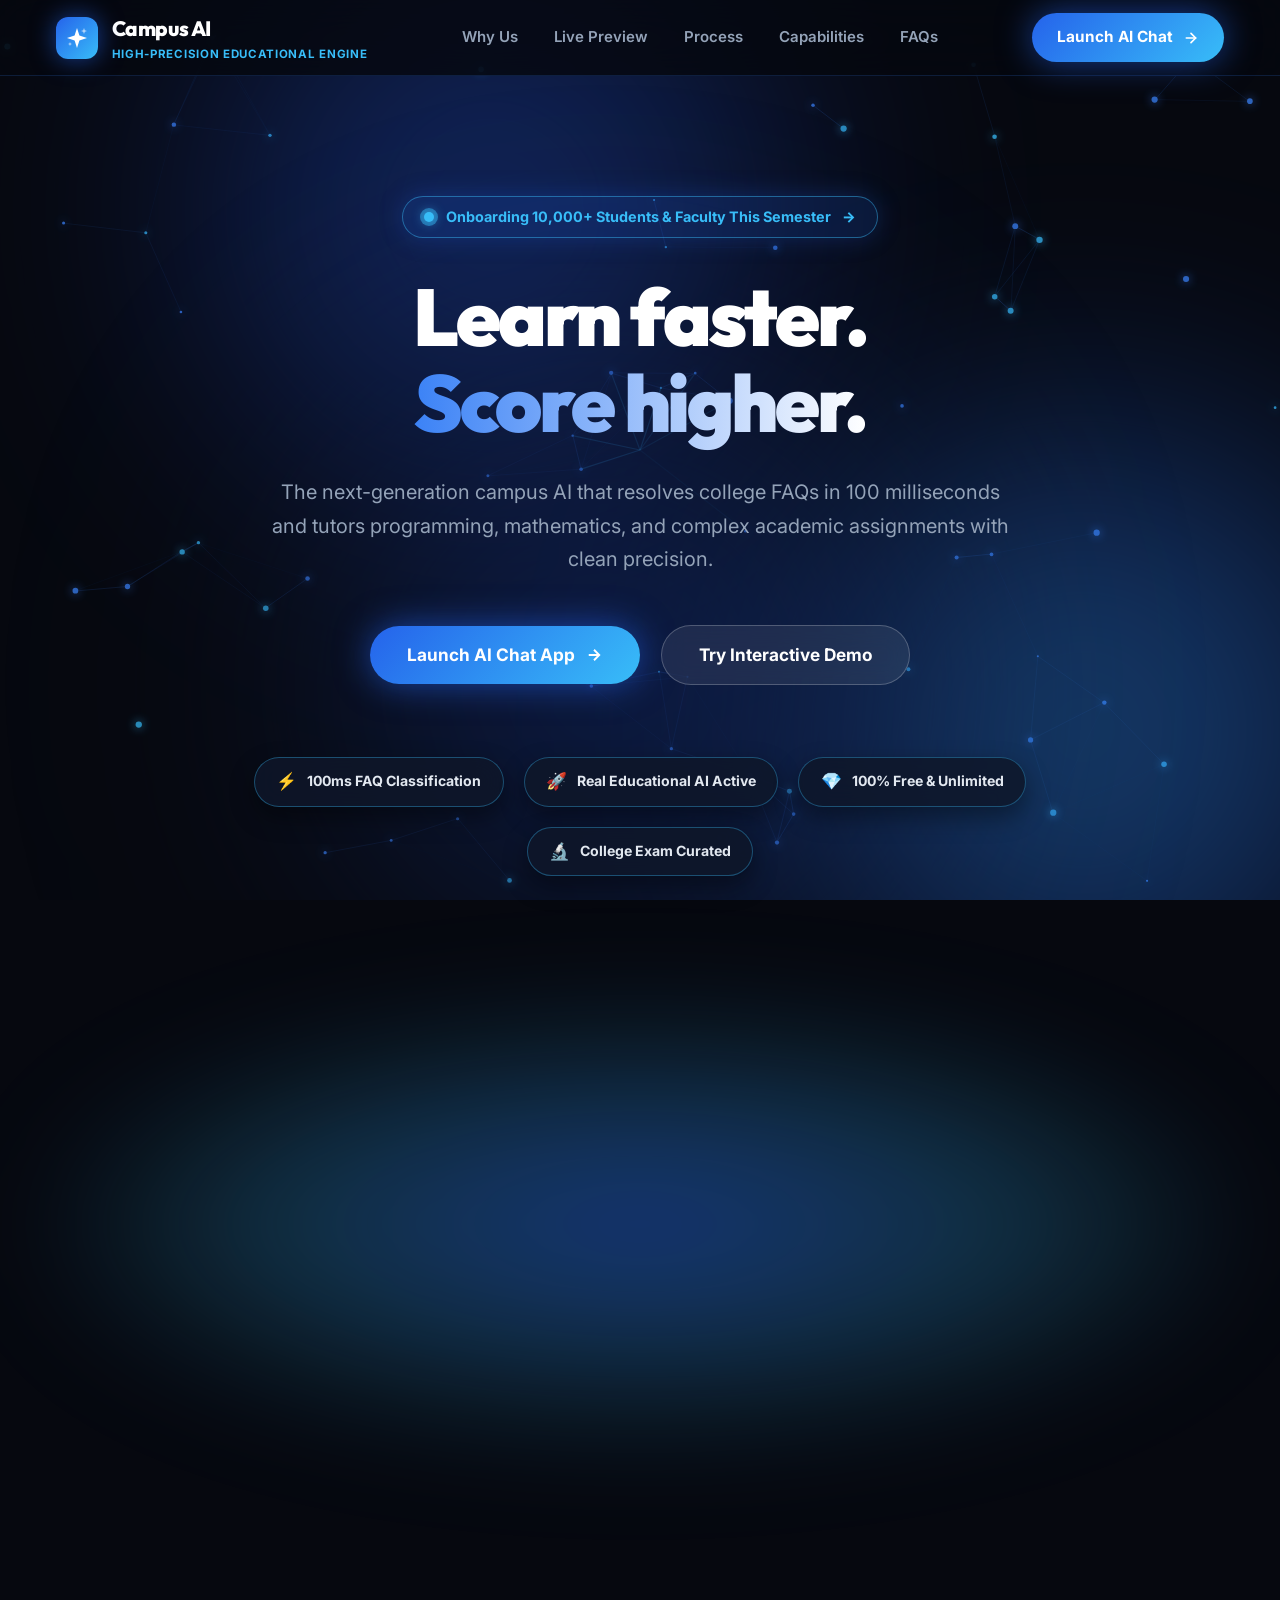
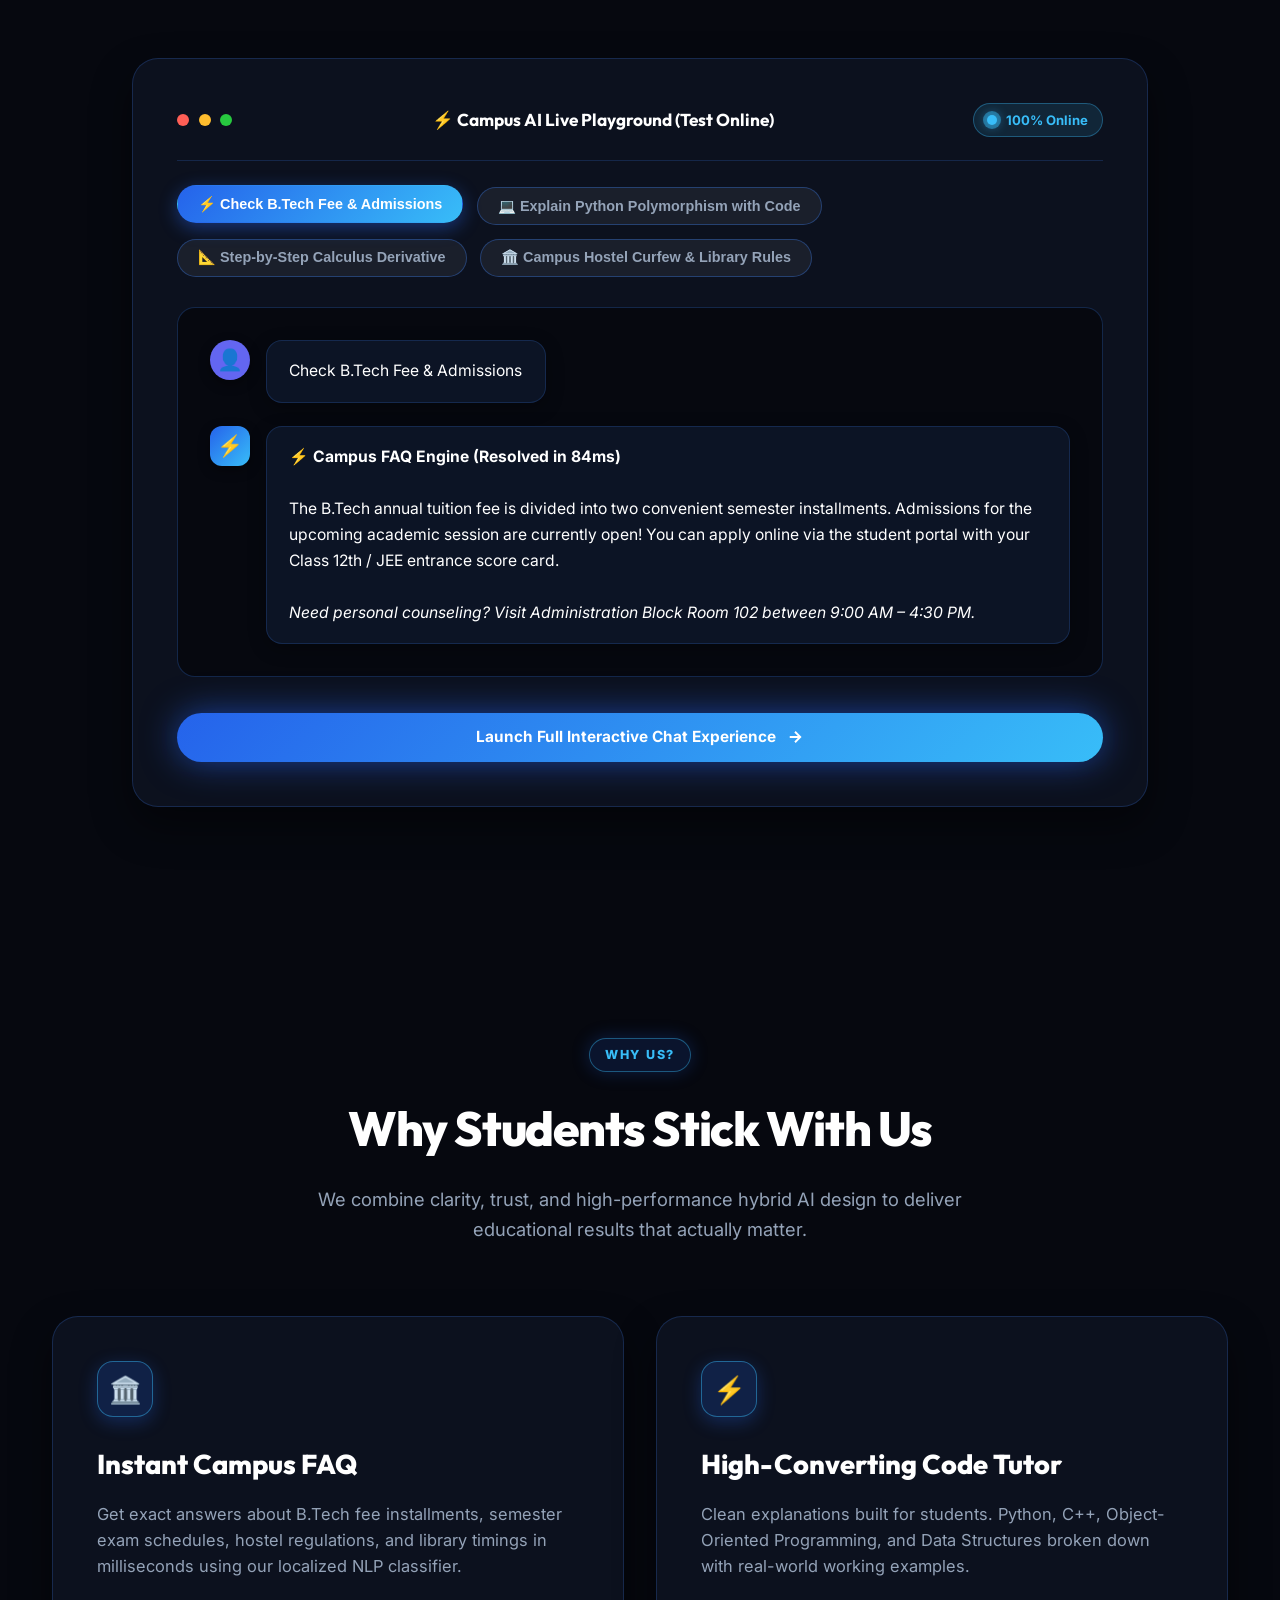
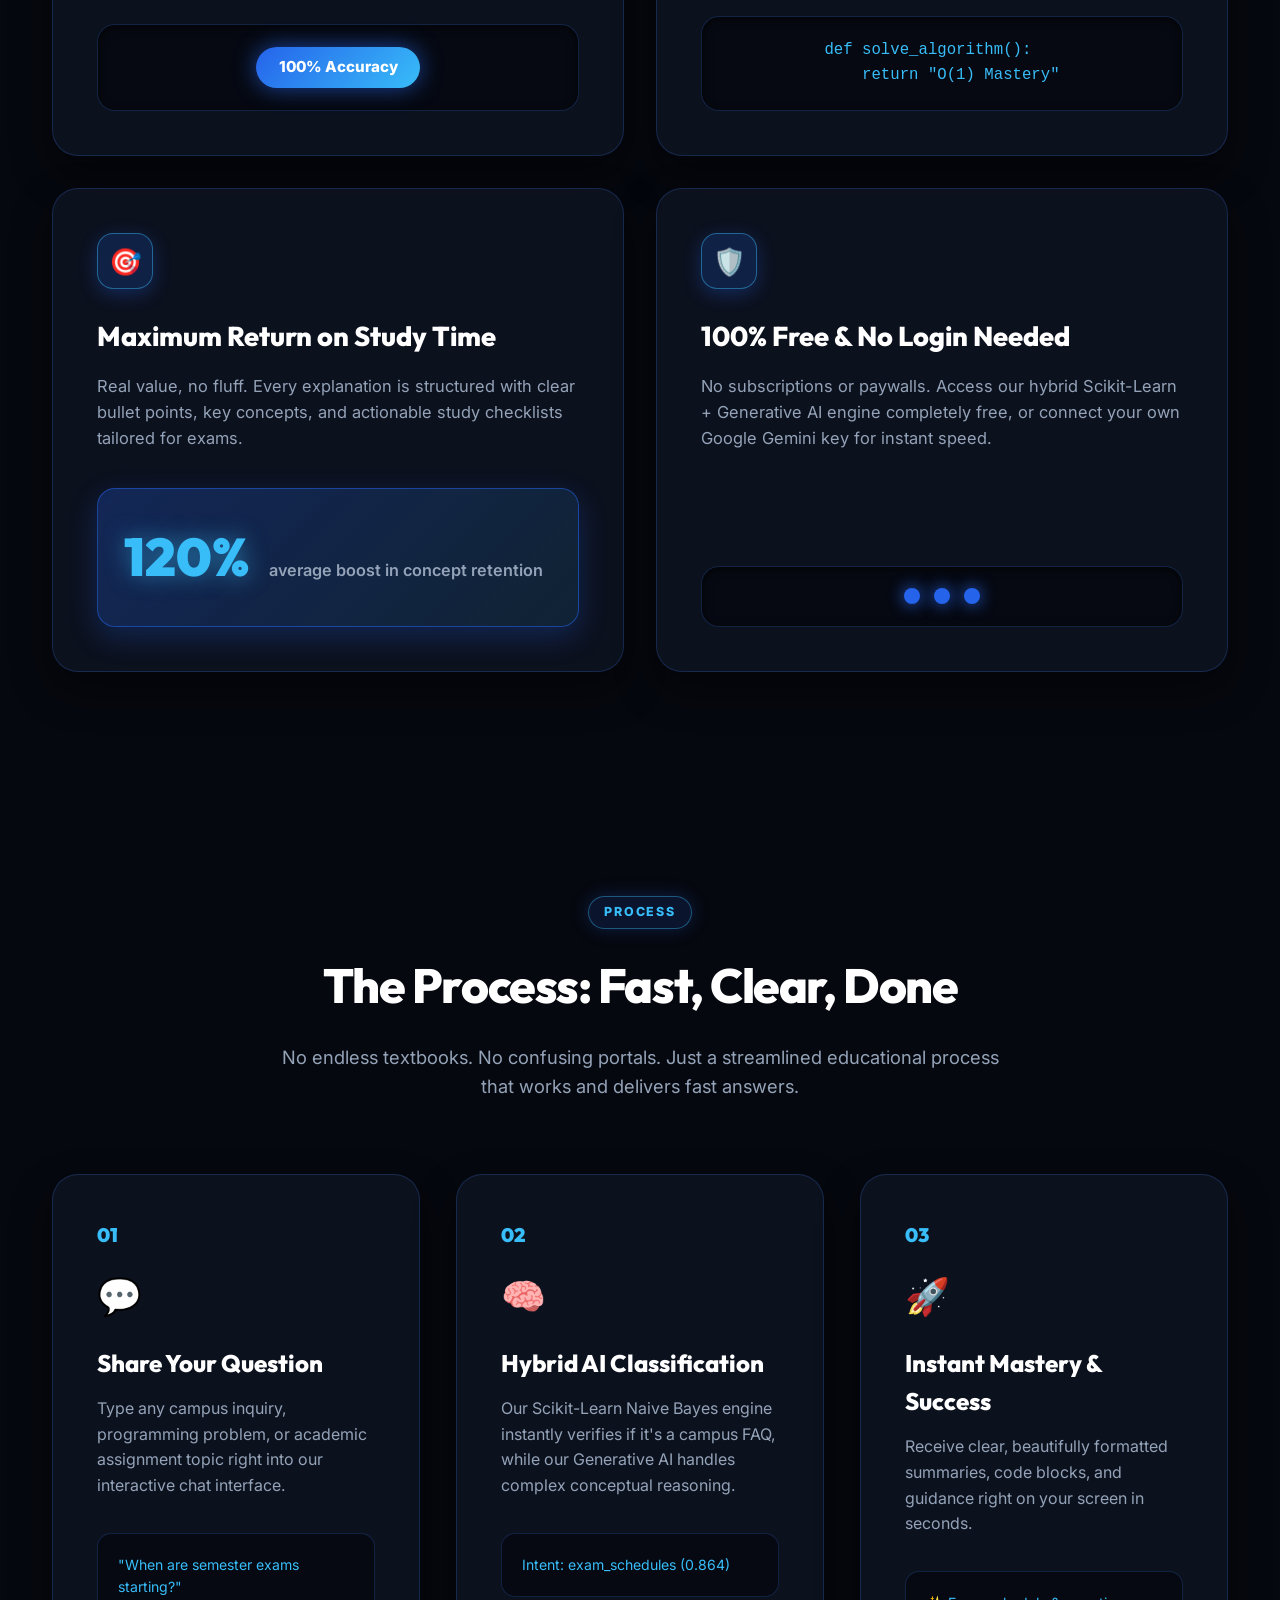
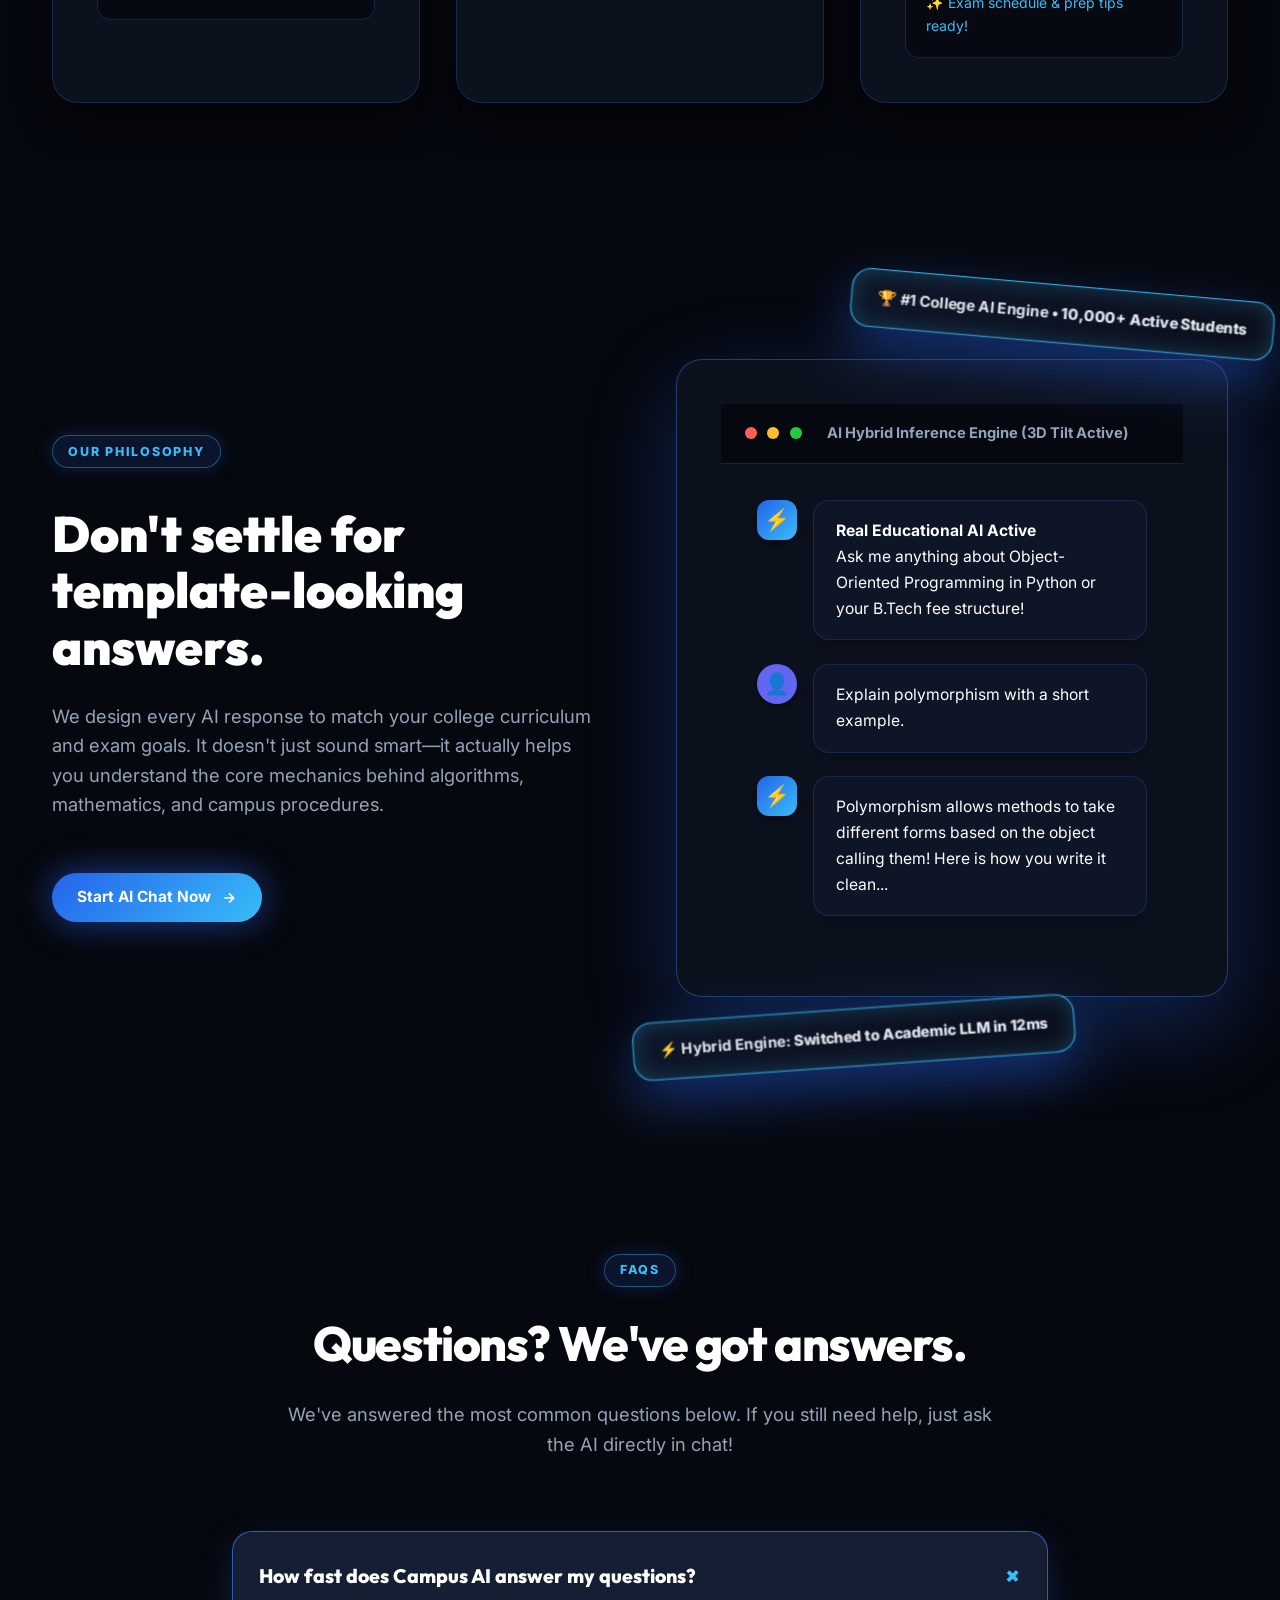
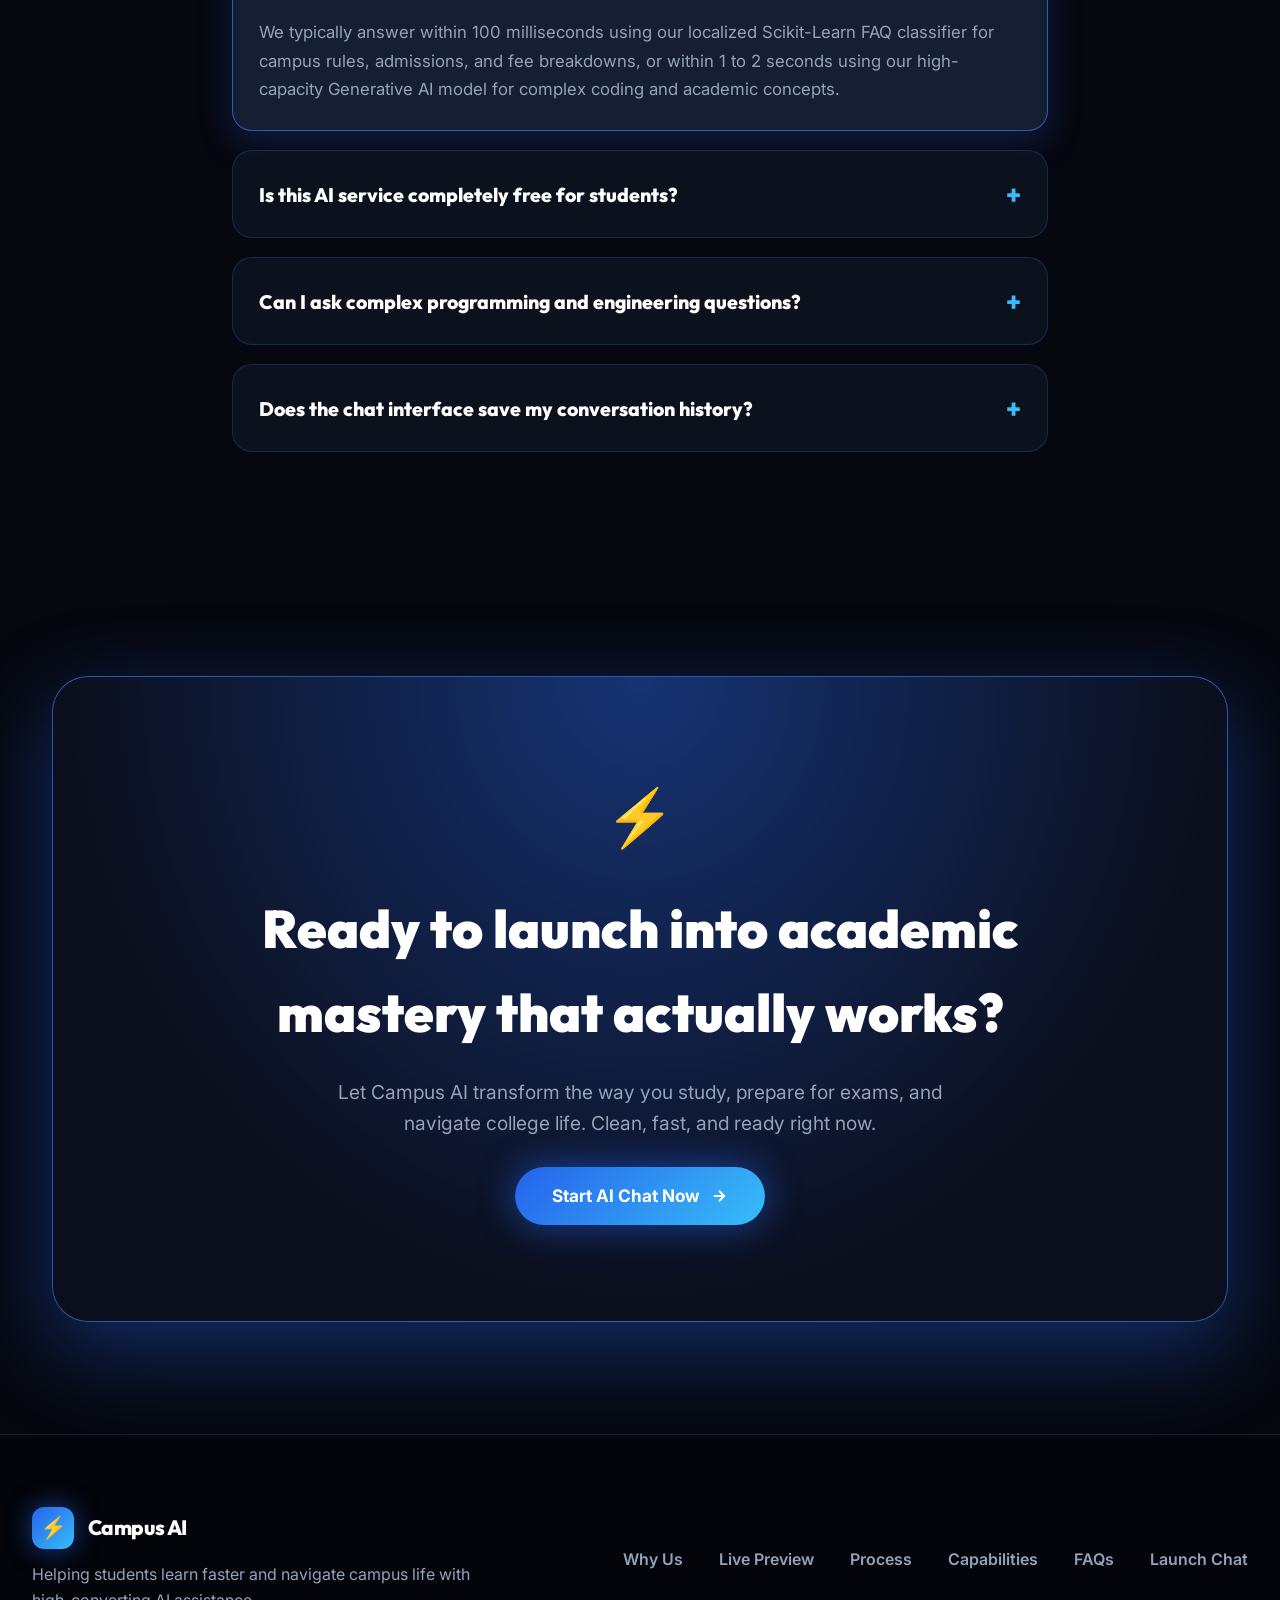
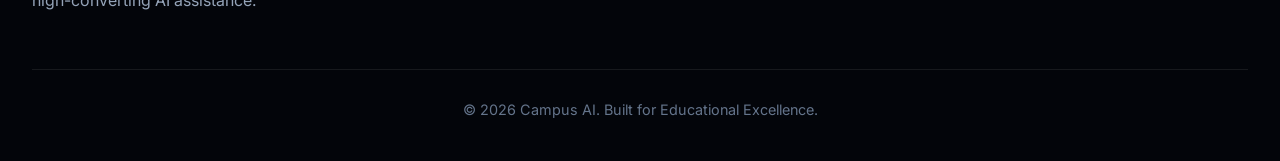
==== templates/index.html @ 933e6807 "feat: Campus AI Student Chatbot v12.0 - Multi-Device Responsive & Hybrid NLP Engine" ====
<!DOCTYPE html>
<html lang="en">
<head>
    <meta charset="UTF-8">
    <meta name="viewport" content="width=device-width, initial-scale=1.0">
    <title>Campus AI – Clean & Aesthetic Educational Assistant</title>
    <!-- Google Fonts: Outfit and Inter -->
    <link rel="preconnect" href="https://fonts.googleapis.com">
    <link rel="preconnect" href="https://fonts.gstatic.com" crossorigin>
    <link href="https://fonts.googleapis.com/css2?family=Inter:wght@300;400;500;600;700&family=Outfit:wght@400;500;600;700;800;900&display=swap" rel="stylesheet">
    <!-- Cache-Busted Landing Page CSS v12.0 (Multi-Device Responsive Optimization) -->
    <link rel="stylesheet" href="/static/css/landing.css?v=12.0">
</head>
<body>
    <!-- 1. Interactive 3D Neural Network Canvas Background -->
    <canvas id="neural-canvas"></canvas>

    <!-- 2. 3D Moving Background Glow Orbs -->
    <div class="bg-orbs-container">
        <div class="bg-orb orb-1"></div>
        <div class="bg-orb orb-2"></div>
        <div class="bg-orb orb-3"></div>
    </div>

    <!-- Top Navigation Bar -->
    <nav class="landing-nav glass-nav">
        <div class="nav-container">
            <a href="/" class="brand-logo">
                <div class="logo-icon-glow">
                    <svg viewBox="0 0 24 24" width="24" height="24" fill="currentColor"><path d="M12 2L14.4 9.6L22 12L14.4 14.4L12 22L9.6 14.4L2 12L9.6 9.6L12 2Z"/><path d="M19 2L19.8 4.2L22 5L19.8 5.8L19 8L18.2 5.8L16 5L18.2 4.2L19 2Z" opacity="0.65"/><path d="M5 16L5.6 17.4L7 18L5.6 18.6L5 20L4.4 18.6L3 18L4.4 17.4L5 16Z" opacity="0.65"/></svg>
                </div>
                <div class="brand-text">
                    <span class="brand-name">Campus AI</span>
                    <span class="brand-tag">High-Precision Educational Engine</span>
                </div>
            </a>

            <div class="nav-links">
                <a href="#why-us">Why Us</a>
                <a href="#interactive-demo">Live Preview</a>
                <a href="#how-it-works">Process</a>
                <a href="#features">Capabilities</a>
                <a href="#faqs">FAQs</a>
            </div>

            <div class="nav-actions">
                <a href="/app" class="btn btn-primary nav-cta glow-btn">
                    <span>Launch AI Chat</span>
                    <svg viewBox="0 0 24 24" width="16" height="16" fill="none" stroke="currentColor" stroke-width="2.5" stroke-linecap="round" stroke-linejoin="round"><line x1="5" y1="12" x2="19" y2="12"></line><polyline points="12 5 19 12 12 19"></polyline></svg>
                </a>
            </div>
        </div>
    </nav>

    <!-- Main Content -->
    <main class="landing-main">
        <!-- Hero Section -->
        <section class="landing-hero">
            <div class="hero-content">
                <div class="hero-badge">
                    <span class="live-pulse"></span>
                    <span class="badge-text">Onboarding 10,000+ Students & Faculty This Semester</span>
                    <span style="color: #38BDF8; font-weight:800;">→</span>
                </div>

                <h1 class="hero-title">
                    Learn faster.<br>
                    <span class="gradient-text">Score higher.</span>
                </h1>

                <p class="hero-subtitle">
                    The next-generation campus AI that resolves college FAQs in 100 milliseconds and tutors programming, mathematics, and complex academic assignments with clean precision.
                </p>

                <div class="hero-cta-group">
                    <a href="/app" class="btn btn-primary btn-lg glow-btn">
                        <span>Launch AI Chat App</span>
                        <svg viewBox="0 0 24 24" width="18" height="18" fill="none" stroke="currentColor" stroke-width="2.5"><line x1="5" y1="12" x2="19" y2="12"></line><polyline points="12 5 19 12 12 19"></polyline></svg>
                    </a>
                    <a href="#interactive-demo" class="btn btn-secondary btn-lg">
                        <span>Try Interactive Demo</span>
                    </a>
                </div>

                <!-- Clean & Aesthetic Hologram Feature Pill Bar -->
                <div class="clean-badge-bar reveal-card">
                    <div class="hologram-pill" title="Powered by localized Scikit-Learn NLP">
                        <span>⚡</span> 100ms FAQ Classification
                    </div>
                    <div class="hologram-pill" title="Switches automatically to Generative AI for coding & math">
                        <span>🚀</span> Real Educational AI Active
                    </div>
                    <div class="hologram-pill" title="No paywalls or hidden subscriptions ever">
                        <span>💎</span> 100% Free & Unlimited
                    </div>
                    <div class="hologram-pill" title="Built specifically for University curricula">
                        <span>🔬</span> College Exam Curated
                    </div>
                </div>

                <!-- Trusted By Bar -->
                <div class="trusted-by reveal-card">
                    <span class="trusted-text">Trusted by 10,000+ Students across top Universities & Technical Institutes</span>
                    <div class="trusted-logos">
                        <span class="logo-item">🎓 TECH CAMPUS</span>
                        <span class="logo-item">⚡ VELOCITY ACADEMY</span>
                        <span class="logo-item">💻 PROMPT SCHOLAR</span>
                        <span class="logo-item">🔬 EDUMIST</span>
                    </div>
                </div>
            </div>

            <!-- Hero Glowing Horizon -->
            <div class="hero-glow-horizon"></div>
        </section>

        <!-- Interactive AI Live Playground -->
        <section class="interactive-demo-section" id="interactive-demo">
            <div class="section-header reveal-card">
                <span class="section-pill">INTERACTIVE PLAYGROUND</span>
                <h2>Test The AI Engine Right Here</h2>
                <p>Click any prompt below to watch our hybrid Scikit-Learn + Generative AI engine answer in real time before you launch the full app.</p>
            </div>

            <div class="playground-card tilt-card reveal-card">
                <div class="playground-header">
                    <div class="window-buttons">
                        <span class="dot red"></span>
                        <span class="dot yellow"></span>
                        <span class="dot green"></span>
                    </div>
                    <span class="playground-title">⚡ Campus AI Live Playground (Test Online)</span>
                    <span class="playground-status"><span class="live-pulse" style="display:inline-block; margin-right:6px;"></span> 100% Online</span>
                </div>

                <!-- Prompt Chips -->
                <div class="prompt-chips">
                    <button class="chip-btn active" data-prompt="admissions">⚡ Check B.Tech Fee & Admissions</button>
                    <button class="chip-btn" data-prompt="python">💻 Explain Python Polymorphism with Code</button>
                    <button class="chip-btn" data-prompt="calculus">📐 Step-by-Step Calculus Derivative</button>
                    <button class="chip-btn" data-prompt="hostel">🏛️ Campus Hostel Curfew & Library Rules</button>
                </div>

                <div class="playground-body" id="playground-output">
                    <div class="mock-message user">
                        <div class="mock-avatar">👤</div>
                        <div class="mock-text" id="live-user-query">Check B.Tech Fee & Admissions</div>
                    </div>
                    <div class="mock-message bot">
                        <div class="mock-avatar">⚡</div>
                        <div class="mock-text" id="live-bot-reply">
                            <strong>⚡ Campus FAQ Engine (Resolved in 84ms)</strong><br><br>
                            The B.Tech annual tuition fee is divided into two convenient semester installments. Admissions for the upcoming academic session are currently open! You can apply online via the student portal with your Class 12th / JEE entrance score card.<br><br>
                            <em>Need personal counseling? Visit Administration Block Room 102 between 9:00 AM – 4:30 PM.</em>
                        </div>
                    </div>
                </div>

                <div class="playground-footer">
                    <a href="/app" class="btn btn-primary glow-btn" style="width: 100%; justify-content: center;">
                        <span>Launch Full Interactive Chat Experience</span>
                        <svg viewBox="0 0 24 24" width="18" height="18" fill="none" stroke="currentColor" stroke-width="2.5"><line x1="5" y1="12" x2="19" y2="12"></line><polyline points="12 5 19 12 12 19"></polyline></svg>
                    </a>
                </div>
            </div>
        </section>

        <!-- Why Us Section (3D Tilt Bento Grid) -->
        <section class="why-section" id="why-us">
            <div class="section-header reveal-card">
                <span class="section-pill">WHY US?</span>
                <h2>Why Students Stick With Us</h2>
                <p>We combine clarity, trust, and high-performance hybrid AI design to deliver educational results that actually matter.</p>
            </div>

            <div class="bento-grid">
                <!-- Card 1 -->
                <div class="tilt-card reveal-card">
                    <div class="card-icon-wrapper">
                        <span class="card-icon">🏛️</span>
                    </div>
                    <h3>Instant Campus FAQ</h3>
                    <p>Get exact answers about B.Tech fee installments, semester exam schedules, hostel regulations, and library timings in milliseconds using our localized NLP classifier.</p>
                    <div class="bento-visual visual-faq">
                        <div class="mock-badge">100% Accuracy</div>
                    </div>
                </div>

                <!-- Card 2 -->
                <div class="tilt-card reveal-card">
                    <div class="card-icon-wrapper">
                        <span class="card-icon">⚡</span>
                    </div>
                    <h3>High-Converting Code Tutor</h3>
                    <p>Clean explanations built for students. Python, C++, Object-Oriented Programming, and Data Structures broken down with real-world working examples.</p>
                    <div class="bento-visual visual-code">
                        <code>def solve_algorithm():<br>&nbsp;&nbsp;&nbsp;&nbsp;return "O(1) Mastery"</code>
                    </div>
                </div>

                <!-- Card 3 -->
                <div class="tilt-card reveal-card">
                    <div class="card-icon-wrapper">
                        <span class="card-icon">🎯</span>
                    </div>
                    <h3>Maximum Return on Study Time</h3>
                    <p>Real value, no fluff. Every explanation is structured with clear bullet points, key concepts, and actionable study checklists tailored for exams.</p>
                    <div class="bento-stat">
                        <span class="stat-num" data-target="120%">120%</span>
                        <span class="stat-label">average boost in concept retention</span>
                    </div>
                </div>

                <!-- Card 4 -->
                <div class="tilt-card reveal-card">
                    <div class="card-icon-wrapper">
                        <span class="card-icon">🛡️</span>
                    </div>
                    <h3>100% Free & No Login Needed</h3>
                    <p>No subscriptions or paywalls. Access our hybrid Scikit-Learn + Generative AI engine completely free, or connect your own Google Gemini key for instant speed.</p>
                    <div class="bento-visual visual-steps">
                        <div class="step-dot"></div>
                        <div class="step-dot"></div>
                        <div class="step-dot"></div>
                    </div>
                </div>
            </div>
        </section>

        <!-- Process Section -->
        <section class="process-section" id="how-it-works">
            <div class="section-header reveal-card">
                <span class="section-pill">PROCESS</span>
                <h2>The Process: Fast, Clear, Done</h2>
                <p>No endless textbooks. No confusing portals. Just a streamlined educational process that works and delivers fast answers.</p>
            </div>

            <div class="process-grid">
                <div class="process-card reveal-card">
                    <div class="process-num">01</div>
                    <div class="process-icon">💬</div>
                    <h3>Share Your Question</h3>
                    <p>Type any campus inquiry, programming problem, or academic assignment topic right into our interactive chat interface.</p>
                    <div class="process-visual">
                        <div class="mock-input">"When are semester exams starting?"</div>
                    </div>
                </div>

                <div class="process-card reveal-card">
                    <div class="process-num">02</div>
                    <div class="process-icon">🧠</div>
                    <h3>Hybrid AI Classification</h3>
                    <p>Our Scikit-Learn Naive Bayes engine instantly verifies if it's a campus FAQ, while our Generative AI handles complex conceptual reasoning.</p>
                    <div class="process-visual">
                        <div class="mock-tag">Intent: exam_schedules (0.864)</div>
                    </div>
                </div>

                <div class="process-card reveal-card">
                    <div class="process-num">03</div>
                    <div class="process-icon">🚀</div>
                    <h3>Instant Mastery & Success</h3>
                    <p>Receive clear, beautifully formatted summaries, code blocks, and guidance right on your screen in seconds.</p>
                    <div class="process-visual">
                        <div class="mock-result">✨ Exam schedule & prep tips ready!</div>
                    </div>
                </div>
            </div>
        </section>

        <!-- Deep Philosophy & 3D Tilt Mockup Section -->
        <section class="philosophy-section" id="features">
            <div class="philosophy-container">
                <div class="philosophy-left reveal-card">
                    <span class="section-pill">OUR PHILOSOPHY</span>
                    <h2>Don't settle for template-looking answers.</h2>
                    <p>We design every AI response to match your college curriculum and exam goals. It doesn't just sound smart—it actually helps you understand the core mechanics behind algorithms, mathematics, and campus procedures.</p>
                    <a href="/app" class="btn btn-primary glow-btn" style="align-self: flex-start; margin-top: 1rem;">
                        <span>Start AI Chat Now</span>
                        <svg viewBox="0 0 24 24" width="16" height="16" fill="none" stroke="currentColor" stroke-width="2.5"><line x1="5" y1="12" x2="19" y2="12"></line><polyline points="12 5 19 12 12 19"></polyline></svg>
                    </a>
                </div>

                <div class="philosophy-right reveal-card">
                    <div class="mockup-wrapper-3d">
                        <div class="mockup-panel tilt-card">
                            <div class="mockup-header">
                                <span class="dot red"></span>
                                <span class="dot yellow"></span>
                                <span class="dot green"></span>
                                <span class="mockup-title">AI Hybrid Inference Engine (3D Tilt Active)</span>
                            </div>
                            <div class="mockup-body">
                                <div class="mock-message bot">
                                    <div class="mock-avatar">⚡</div>
                                    <div class="mock-text">
                                        <strong>Real Educational AI Active</strong><br>
                                        Ask me anything about Object-Oriented Programming in Python or your B.Tech fee structure!
                                    </div>
                                </div>
                                <div class="mock-message user">
                                    <div class="mock-avatar">👤</div>
                                    <div class="mock-text">Explain polymorphism with a short example.</div>
                                </div>
                                <div class="mock-message bot">
                                    <div class="mock-avatar">⚡</div>
                                    <div class="mock-text">
                                        Polymorphism allows methods to take different forms based on the object calling them! Here is how you write it clean...
                                    </div>
                                </div>
                            </div>
                        </div>

                        <!-- Clean Overlapping Feature Cards -->
                        <div class="mockup-overlap-card mockup-overlap-1">
                            ⚡ <strong>Hybrid Engine:</strong> Switched to Academic LLM in 12ms
                        </div>
                        <div class="mockup-overlap-card mockup-overlap-2">
                            🏆 <strong>#1 College AI Engine</strong> • 10,000+ Active Students
                        </div>
                    </div>
                </div>
            </div>
        </section>

        <!-- FAQ Accordion Section -->
        <section class="faq-section" id="faqs">
            <div class="section-header reveal-card">
                <span class="section-pill">FAQS</span>
                <h2>Questions? We've got answers.</h2>
                <p>We've answered the most common questions below. If you still need help, just ask the AI directly in chat!</p>
            </div>

            <div class="faq-accordion reveal-card">
                <div class="faq-item">
                    <button class="faq-question">
                        <span>How fast does Campus AI answer my questions?</span>
                        <span class="faq-toggle">+</span>
                    </button>
                    <div class="faq-answer">
                        <p>We typically answer within 100 milliseconds using our localized Scikit-Learn FAQ classifier for campus rules, admissions, and fee breakdowns, or within 1 to 2 seconds using our high-capacity Generative AI model for complex coding and academic concepts.</p>
                    </div>
                </div>

                <div class="faq-item">
                    <button class="faq-question">
                        <span>Is this AI service completely free for students?</span>
                        <span class="faq-toggle">+</span>
                    </button>
                    <div class="faq-answer">
                        <p>Yes! Campus AI is 100% free with unlimited queries. We also provide a built-in Google Gemini API key integration inside the chat sidebar—allowing you to paste your own free API key for ultra-high rate limits and instant capacity.</p>
                    </div>
                </div>

                <div class="faq-item">
                    <button class="faq-question">
                        <span>Can I ask complex programming and engineering questions?</span>
                        <span class="faq-toggle">+</span>
                    </button>
                    <div class="faq-answer">
                        <p>Absolutely. When you ask outside basic campus FAQs, the system automatically transitions to Real Educational AI mode. It can write Python scripts, explain data structures, solve calculus equations, and break down assignment topics.</p>
                    </div>
                </div>

                <div class="faq-item">
                    <button class="faq-question">
                        <span>Does the chat interface save my conversation history?</span>
                        <span class="faq-toggle">+</span>
                    </button>
                    <div class="faq-answer">
                        <p>Yes, your chat history is saved directly inside your browser's local storage so you can close the tab and return later right where you left off. You can clear your history anytime with a single click.</p>
                    </div>
                </div>
            </div>
        </section>

        <!-- Bottom CTA Banner -->
        <section class="cta-section">
            <div class="cta-banner reveal-card">
                <div class="cta-icon">⚡</div>
                <h2>Ready to launch into academic mastery that actually works?</h2>
                <p>Let Campus AI transform the way you study, prepare for exams, and navigate college life. Clean, fast, and ready right now.</p>
                <a href="/app" class="btn btn-primary btn-lg glow-btn" style="margin-top: 1.75rem;">
                    <span>Start AI Chat Now</span>
                    <svg viewBox="0 0 24 24" width="18" height="18" fill="none" stroke="currentColor" stroke-width="2.5"><line x1="5" y1="12" x2="19" y2="12"></line><polyline points="12 5 19 12 12 19"></polyline></svg>
                </a>
            </div>
        </section>
    </main>

    <!-- Footer -->
    <footer class="landing-footer">
        <div class="footer-container">
            <div class="footer-left">
                <div class="brand-logo">
                    <div class="logo-icon-glow">⚡</div>
                    <span class="brand-name">Campus AI</span>
                </div>
                <p>Helping students learn faster and navigate campus life with high-converting AI assistance.</p>
            </div>

            <div class="footer-links">
                <a href="#why-us">Why Us</a>
                <a href="#interactive-demo">Live Preview</a>
                <a href="#how-it-works">Process</a>
                <a href="#features">Capabilities</a>
                <a href="#faqs">FAQs</a>
                <a href="/app">Launch Chat</a>
            </div>
        </div>
        <div class="footer-bottom">
            <p>&copy; 2026 Campus AI. Built for Educational Excellence.</p>
        </div>
    </footer>

    <!-- Cache-Busted Landing Page Interactive JS v11.0 -->
    <script src="/static/js/landing.js?v=11.0"></script>
</body>
</html>
---- static/css/landing.css ----
/* ==========================================================================
   Campus AI - Ultra-Clean & Aesthetic Landing Page Stylesheet v11.0
   Palette: Deep Black (#06080F) + Electric Blue (#2563EB/#3B82F6) + Crisp White (#FFFFFF)
   Aesthetic: Linear / Vercel / OpenAI Sleek Glassmorphism & Clean Typography
   ========================================================================== */

:root {
    --bg-main: #06080F;
    --bg-surface: #0B0F1C;
    --bg-card: rgba(16, 22, 38, 0.7);
    --bg-card-hover: rgba(24, 34, 58, 0.88);
    --border-subtle: rgba(59, 130, 246, 0.22);
    --border-glow: rgba(59, 130, 246, 0.65);
    --accent-blue: #2563EB;
    --accent-cyan: #38BDF8;
    --accent-glow: rgba(37, 99, 235, 0.45);
    
    --text-main: #FFFFFF;
    --text-muted: #94A3B8;
    --text-subtle: #64748B;
    
    --font-heading: 'Outfit', sans-serif;
    --font-body: 'Inter', sans-serif;
}

* {
    margin: 0;
    padding: 0;
    box-sizing: border-box;
}

html {
    scroll-behavior: smooth;
    background-color: var(--bg-main);
}

body {
    font-family: var(--font-body);
    color: var(--text-main);
    background: var(--bg-main);
    overflow-x: hidden;
    line-height: 1.6;
    perspective: 1600px;
}

/* ================= 1. Interactive 3D Neural Canvas Background ================= */
#neural-canvas {
    position: fixed;
    top: 0;
    left: 0;
    width: 100vw;
    height: 100vh;
    z-index: 0;
    pointer-events: none;
    opacity: 0.75;
}

/* ================= 2. 3D Moving Background Glow Orbs ================= */
.bg-orbs-container {
    position: fixed;
    top: 0;
    left: 0;
    width: 100vw;
    height: 100vh;
    z-index: 0;
    pointer-events: none;
    overflow: hidden;
}

.bg-orb {
    position: absolute;
    border-radius: 50%;
    filter: blur(130px);
    opacity: 0.38;
    transition: transform 0.6s cubic-bezier(0.16, 1, 0.3, 1);
}

.orb-1 {
    width: 600px;
    height: 600px;
    background: radial-gradient(circle, #2563EB 0%, #1E40AF 60%, transparent 100%);
    top: -10%;
    left: 15%;
    animation: floatOrb1 18s ease-in-out infinite alternate;
}

.orb-2 {
    width: 650px;
    height: 650px;
    background: radial-gradient(circle, #38BDF8 0%, #2563EB 50%, transparent 100%);
    top: 45%;
    right: -10%;
    animation: floatOrb2 22s ease-in-out infinite alternate;
}

.orb-3 {
    width: 700px;
    height: 700px;
    background: radial-gradient(circle, #1D4ED8 0%, #0F172A 60%, transparent 100%);
    bottom: -15%;
    left: 20%;
    animation: floatOrb3 20s ease-in-out infinite alternate;
}

@keyframes floatOrb1 {
    0% { transform: translate3d(0, 0, 0) scale(1); }
    50% { transform: translate3d(80px, 60px, 0) scale(1.15); }
    100% { transform: translate3d(-50px, 120px, 0) scale(0.92); }
}

@keyframes floatOrb2 {
    0% { transform: translate3d(0, 0, 0) scale(1); }
    50% { transform: translate3d(-100px, -80px, 0) scale(1.1); }
    100% { transform: translate3d(-30px, 90px, 0) scale(0.9); }
}

@keyframes floatOrb3 {
    0% { transform: translate3d(0, 0, 0) scale(1); }
    50% { transform: translate3d(90px, -70px, 0) scale(1.2); }
    100% { transform: translate3d(-70px, -30px, 0) scale(1); }
}

/* ================= Top Navigation Bar ================= */
.landing-nav {
    position: fixed;
    top: 0;
    left: 0;
    right: 0;
    height: 76px;
    z-index: 1000;
    background: rgba(6, 8, 15, 0.82);
    backdrop-filter: blur(24px);
    -webkit-backdrop-filter: blur(24px);
    border-bottom: 1px solid rgba(59, 130, 246, 0.18);
    transition: all 0.3s ease;
}

.nav-container {
    max-width: 1240px;
    height: 100%;
    margin: 0 auto;
    padding: 0 2.25rem;
    display: flex;
    align-items: center;
    justify-content: space-between;
}

.brand-logo {
    display: flex;
    align-items: center;
    gap: 0.85rem;
    text-decoration: none;
    color: var(--text-main);
    transform: translateZ(0);
    transition: transform 0.3s cubic-bezier(0.16, 1, 0.3, 1);
}

.brand-logo:hover {
    transform: scale3d(1.03, 1.03, 1.03);
}

.logo-icon-glow {
    width: 42px;
    height: 42px;
    background: linear-gradient(135deg, var(--accent-blue), var(--accent-cyan));
    border-radius: 12px;
    display: flex;
    align-items: center;
    justify-content: center;
    color: white;
    box-shadow: 0 0 25px rgba(37, 99, 235, 0.6);
    font-size: 1.35rem;
    position: relative;
    overflow: hidden;
}

.logo-icon-glow::after {
    content: '';
    position: absolute;
    top: -50%;
    left: -50%;
    width: 200%;
    height: 200%;
    background: linear-gradient(to right, transparent, rgba(255,255,255,0.4), transparent);
    transform: rotate(45deg) translate(-100%, -100%);
    animation: sweepLight 4s infinite;
}

.brand-text {
    display: flex;
    flex-direction: column;
}

.brand-name {
    font-family: var(--font-heading);
    font-size: 1.3rem;
    font-weight: 800;
    letter-spacing: -0.02em;
}

.brand-tag {
    font-size: 0.72rem;
    color: var(--accent-cyan);
    letter-spacing: 0.06em;
    text-transform: uppercase;
    font-weight: 700;
}

.nav-links {
    display: flex;
    gap: 2.25rem;
    align-items: center;
}

.nav-links a {
    color: var(--text-muted);
    text-decoration: none;
    font-size: 0.94rem;
    font-weight: 600;
    transition: all 0.25s ease;
    position: relative;
}

.nav-links a::after {
    content: '';
    position: absolute;
    bottom: -6px;
    left: 0;
    width: 0;
    height: 2px;
    background: var(--accent-cyan);
    transition: width 0.3s ease;
    border-radius: 2px;
    box-shadow: 0 0 8px var(--accent-cyan);
}

.nav-links a:hover {
    color: var(--text-main);
}

.nav-links a:hover::after {
    width: 100%;
}

.nav-actions {
    display: flex;
    align-items: center;
    gap: 1rem;
}

/* ================= 3D Animated Buttons & CTAs ================= */
.btn {
    display: inline-flex;
    align-items: center;
    gap: 0.65rem;
    padding: 0.75rem 1.55rem;
    border-radius: 999px;
    font-weight: 700;
    font-size: 0.96rem;
    text-decoration: none;
    cursor: pointer;
    transition: all 0.35s cubic-bezier(0.16, 1, 0.3, 1);
    border: none;
    position: relative;
    overflow: hidden;
    transform-style: preserve-3d;
}

.btn-primary {
    background: linear-gradient(135deg, var(--accent-blue), var(--accent-cyan));
    color: white;
    box-shadow: 0 6px 25px rgba(37, 99, 235, 0.45);
}

.btn-primary::after {
    content: '';
    position: absolute;
    top: 0;
    left: -100%;
    width: 100%;
    height: 100%;
    background: linear-gradient(90deg, transparent, rgba(255,255,255,0.4), transparent);
    transition: 0.5s;
    animation: sweepLight 3s infinite;
}

@keyframes sweepLight {
    0% { left: -100%; }
    20% { left: 100%; }
    100% { left: 100%; }
}

.btn-primary:hover {
    transform: translateY(-3px) scale3d(1.04, 1.04, 1.04);
    box-shadow: 0 10px 32px rgba(37, 99, 235, 0.7);
}

.btn-primary:active {
    transform: translateY(-1px) scale3d(0.98, 0.98, 0.98);
}

.glow-btn {
    box-shadow: 0 0 35px rgba(37, 99, 235, 0.6);
}

.btn-secondary {
    background: rgba(255, 255, 255, 0.08);
    color: var(--text-main);
    border: 1px solid rgba(255, 255, 255, 0.22);
    backdrop-filter: blur(12px);
}

.btn-secondary:hover {
    background: rgba(255, 255, 255, 0.16);
    border-color: var(--accent-cyan);
    transform: translateY(-3px) scale3d(1.03, 1.03, 1.03);
    box-shadow: 0 8px 25px rgba(255, 255, 255, 0.12);
}

.btn-lg {
    padding: 0.95rem 2.3rem;
    font-size: 1.08rem;
}

/* ================= Hero Section ================= */
.landing-main {
    padding-top: 76px;
    position: relative;
    z-index: 1;
}

.landing-hero {
    position: relative;
    padding: 7.5rem 2rem 6.5rem;
    text-align: center;
    max-width: 1240px;
    margin: 0 auto;
}

.hero-content {
    position: relative;
    z-index: 5;
    max-width: 880px;
    margin: 0 auto;
}

.hero-badge {
    display: inline-flex;
    align-items: center;
    gap: 0.7rem;
    padding: 0.52rem 1.35rem;
    background: rgba(37, 99, 235, 0.15);
    border: 1px solid rgba(56, 189, 248, 0.45);
    border-radius: 999px;
    font-size: 0.9rem;
    font-weight: 700;
    color: var(--accent-cyan);
    margin-bottom: 2.25rem;
    box-shadow: 0 0 25px rgba(37, 99, 235, 0.25);
    transition: all 0.3s ease;
    cursor: default;
}

.hero-badge:hover {
    transform: scale3d(1.04, 1.04, 1.04);
    border-color: #60A5FA;
    box-shadow: 0 0 35px rgba(37, 99, 235, 0.45);
}

.live-pulse {
    width: 10px;
    height: 10px;
    border-radius: 50%;
    background: #38BDF8;
    box-shadow: 0 0 12px #38BDF8;
    position: relative;
}

.live-pulse::after {
    content: '';
    position: absolute;
    top: -4px;
    left: -4px;
    width: 18px;
    height: 18px;
    border-radius: 50%;
    background: rgba(56, 189, 248, 0.45);
    animation: pulseRing 1.8s cubic-bezier(0.215, 0.61, 0.355, 1) infinite;
}

@keyframes pulseRing {
    0% { transform: scale(0.8); opacity: 1; }
    100% { transform: scale(2.4); opacity: 0; }
}

.hero-title {
    font-family: var(--font-heading);
    font-size: 5rem;
    font-weight: 900;
    line-height: 1.08;
    letter-spacing: -0.04em;
    margin-bottom: 1.85rem;
    position: relative;
}

.gradient-text {
    background: linear-gradient(270deg, #38BDF8, #60A5FA, #FFFFFF, #3B82F6);
    background-size: 300% 300%;
    -webkit-background-clip: text;
    -webkit-text-fill-color: transparent;
    animation: shimmerText 5.5s ease infinite;
}

@keyframes shimmerText {
    0% { background-position: 0% 50%; }
    50% { background-position: 100% 50%; }
    100% { background-position: 0% 50%; }
}

.hero-subtitle {
    font-size: 1.25rem;
    color: var(--text-muted);
    max-width: 740px;
    margin: 0 auto 3rem;
    line-height: 1.68;
    font-weight: 400;
}

.hero-cta-group {
    display: flex;
    gap: 1.35rem;
    justify-content: center;
    align-items: center;
    margin-bottom: 4.5rem;
}

/* ================= CLEAN & AESTHETIC HOLOGRAPHIC BADGE BAR ================= */
.clean-badge-bar {
    display: flex;
    flex-wrap: wrap;
    justify-content: center;
    gap: 1.25rem;
    margin-bottom: 5.5rem;
    position: relative;
    z-index: 10;
}

.hologram-pill {
    background: rgba(15, 23, 42, 0.85);
    border: 1px solid rgba(56, 189, 248, 0.35);
    padding: 0.65rem 1.35rem;
    border-radius: 999px;
    font-size: 0.88rem;
    font-weight: 700;
    color: #E2E8F0;
    display: inline-flex;
    align-items: center;
    gap: 0.6rem;
    backdrop-filter: blur(16px);
    -webkit-backdrop-filter: blur(16px);
    box-shadow: 0 10px 25px rgba(0, 0, 0, 0.4);
    transition: all 0.3s cubic-bezier(0.16, 1, 0.3, 1);
    cursor: default;
}

.hologram-pill:hover {
    transform: translateY(-3px) scale(1.04);
    border-color: var(--accent-cyan);
    color: white;
    box-shadow: 0 14px 30px rgba(37, 99, 235, 0.4);
}

.hologram-pill span {
    font-size: 1.05rem;
}

/* Trusted By Section */
.trusted-by {
    border-top: 1px solid rgba(59, 130, 246, 0.18);
    padding-top: 3.5rem;
    display: flex;
    flex-direction: column;
    gap: 1.35rem;
    align-items: center;
    position: relative;
    z-index: 5;
}

.trusted-text {
    font-size: 0.88rem;
    text-transform: uppercase;
    letter-spacing: 0.12em;
    color: var(--text-subtle);
    font-weight: 700;
}

.trusted-logos {
    display: flex;
    gap: 3.5rem;
    flex-wrap: wrap;
    justify-content: center;
    opacity: 0.85;
}

.logo-item {
    font-family: var(--font-heading);
    font-weight: 800;
    font-size: 1.15rem;
    letter-spacing: 0.05em;
    color: var(--text-muted);
    transition: all 0.3s ease;
}

.logo-item:hover {
    color: var(--accent-cyan);
    transform: scale(1.08);
}

/* Hero Horizon Glow */
.hero-glow-horizon {
    position: absolute;
    bottom: -150px;
    left: 50%;
    transform: translateX(-50%);
    width: 1200px;
    height: 420px;
    background: radial-gradient(ellipse at center, rgba(37, 99, 235, 0.5) 0%, rgba(56, 189, 248, 0.22) 45%, transparent 75%);
    filter: blur(60px);
    z-index: 1;
    pointer-events: none;
    border-radius: 50%;
    animation: pulseHorizon 6s ease-in-out infinite alternate;
}

@keyframes pulseHorizon {
    0% { opacity: 0.75; transform: translateX(-50%) scale(0.95); }
    100% { opacity: 1; transform: translateX(-50%) scale(1.08); }
}

/* ================= 3. Interactive AI Live Playground Section ================= */
.interactive-demo-section {
    padding: 6rem 2rem 7.5rem;
    max-width: 1080px;
    margin: 0 auto;
    position: relative;
    z-index: 5;
}

.playground-card {
    background: var(--bg-card);
    border: 1px solid var(--border-glow);
    border-radius: 26px;
    padding: 2.5rem;
    box-shadow: 0 25px 80px rgba(37, 99, 235, 0.25);
    backdrop-filter: blur(24px);
    -webkit-backdrop-filter: blur(24px);
    transform-style: preserve-3d;
}

.playground-header {
    display: flex;
    align-items: center;
    justify-content: space-between;
    padding-bottom: 1.4rem;
    border-bottom: 1px solid rgba(59, 130, 246, 0.2);
    margin-bottom: 1.65rem;
}

.window-buttons {
    display: flex;
    gap: 0.6rem;
}

.dot {
    width: 12px;
    height: 12px;
    border-radius: 50%;
}

.dot.red { background: #FF5F56; }
.dot.yellow { background: #FFBD2E; }
.dot.green { background: #27C93F; }

.playground-title {
    font-family: var(--font-heading);
    font-size: 1.08rem;
    font-weight: 700;
    color: var(--text-main);
}

.playground-status {
    font-size: 0.82rem;
    font-weight: 700;
    color: #38BDF8;
    background: rgba(56, 189, 248, 0.12);
    padding: 0.35rem 0.85rem;
    border-radius: 999px;
    border: 1px solid rgba(56, 189, 248, 0.35);
}

.prompt-chips {
    display: flex;
    gap: 0.85rem;
    flex-wrap: wrap;
    margin-bottom: 1.85rem;
}

.chip-btn {
    background: rgba(255, 255, 255, 0.06);
    border: 1px solid rgba(59, 130, 246, 0.35);
    color: var(--text-muted);
    padding: 0.6rem 1.25rem;
    border-radius: 999px;
    font-size: 0.9rem;
    font-weight: 600;
    cursor: pointer;
    transition: all 0.25s ease;
}

.chip-btn:hover, .chip-btn.active {
    background: linear-gradient(135deg, var(--accent-blue), var(--accent-cyan));
    color: white;
    border-color: transparent;
    box-shadow: 0 5px 18px rgba(37, 99, 235, 0.45);
    transform: translateY(-2px);
}

.playground-body {
    background: rgba(6, 8, 15, 0.85);
    border: 1px solid rgba(59, 130, 246, 0.25);
    border-radius: 18px;
    padding: 2rem;
    display: flex;
    flex-direction: column;
    gap: 1.45rem;
    margin-bottom: 2.25rem;
    min-height: 220px;
}

.mock-message {
    display: flex;
    gap: 1rem;
    align-items: flex-start;
}

.mock-avatar {
    width: 40px;
    height: 40px;
    border-radius: 12px;
    display: flex;
    align-items: center;
    justify-content: center;
    font-size: 1.3rem;
    flex-shrink: 0;
    box-shadow: 0 4px 12px rgba(0,0,0,0.4);
}

.mock-message.bot .mock-avatar {
    background: linear-gradient(135deg, var(--accent-blue), var(--accent-cyan));
    color: white;
}

.mock-message.user .mock-avatar {
    background: #6366F1;
    color: white;
    border-radius: 50%;
}

.mock-text {
    background: rgba(15, 23, 42, 0.85);
    border: 1px solid rgba(59, 130, 246, 0.2);
    padding: 1.1rem 1.4rem;
    border-radius: 16px;
    font-size: 0.98rem;
    color: var(--text-main);
    box-shadow: 0 5px 18px rgba(0,0,0,0.3);
    line-height: 1.65;
}

/* ================= Common Section Header ================= */
.section-header {
    text-align: center;
    max-width: 720px;
    margin: 0 auto 4.5rem;
    position: relative;
    z-index: 5;
}

.section-pill {
    display: inline-block;
    padding: 0.35rem 0.95rem;
    background: rgba(37, 99, 235, 0.14);
    border: 1px solid rgba(56, 189, 248, 0.4);
    border-radius: 999px;
    font-size: 0.78rem;
    font-weight: 800;
    letter-spacing: 0.14em;
    color: var(--accent-cyan);
    margin-bottom: 1.15rem;
    box-shadow: 0 0 18px rgba(37, 99, 235, 0.25);
}

.section-header h2 {
    font-family: var(--font-heading);
    font-size: 3rem;
    font-weight: 800;
    letter-spacing: -0.03em;
    margin-bottom: 1.15rem;
}

.section-header p {
    color: var(--text-muted);
    font-size: 1.15rem;
}

/* ================= Scroll Reveal Transition Animation (`.reveal-card`) ================= */
.reveal-card {
    opacity: 0;
    transform: translateY(40px) scale3d(0.96, 0.96, 0.96);
    transition: all 0.7s cubic-bezier(0.16, 1, 0.3, 1);
}

.reveal-card.revealed {
    opacity: 1;
    transform: translateY(0) scale3d(1, 1, 1);
}

/* ================= 3D Interactive Tilt Cards (`.tilt-card` & Bento Grid) ================= */
.why-section {
    padding: 7rem 2rem;
    max-width: 1240px;
    margin: 0 auto;
    position: relative;
    z-index: 5;
}

.bento-grid {
    display: grid;
    grid-template-columns: repeat(2, 1fr);
    gap: 2rem;
    position: relative;
}

.tilt-card {
    background: var(--bg-card);
    border: 1px solid var(--border-subtle);
    border-radius: 26px;
    padding: 2.75rem;
    display: flex;
    flex-direction: column;
    position: relative;
    overflow: hidden;
    transform-style: preserve-3d;
    will-change: transform;
    transition: transform 0.15s ease-out, border-color 0.35s ease, box-shadow 0.35s ease, background 0.35s ease;
    box-shadow: 0 18px 40px rgba(0, 0, 0, 0.45);
}

.card-glare {
    position: absolute;
    top: 0;
    left: 0;
    width: 100%;
    height: 100%;
    background: radial-gradient(circle at 50% 50%, rgba(255, 255, 255, 0.18) 0%, rgba(56, 189, 248, 0.1) 35%, transparent 70%);
    pointer-events: none;
    opacity: 0;
    transition: opacity 0.35s ease;
    z-index: 10;
    mix-blend-mode: overlay;
}

.tilt-card:hover .card-glare {
    opacity: 1;
}

.tilt-card:hover {
    border-color: var(--border-glow);
    background: var(--bg-card-hover);
    box-shadow: 0 25px 70px rgba(37, 99, 235, 0.3), 0 0 25px rgba(56, 189, 248, 0.25);
}

.card-icon-wrapper {
    width: 56px;
    height: 56px;
    background: rgba(37, 99, 235, 0.2);
    border-radius: 16px;
    display: flex;
    align-items: center;
    justify-content: center;
    font-size: 1.65rem;
    margin-bottom: 1.65rem;
    border: 1px solid rgba(56, 189, 248, 0.45);
    box-shadow: 0 5px 18px rgba(37, 99, 235, 0.3);
    transform: translateZ(35px);
}

.tilt-card h3 {
    font-family: var(--font-heading);
    font-size: 1.7rem;
    font-weight: 800;
    margin-bottom: 0.85rem;
    transform: translateZ(25px);
}

.tilt-card p {
    color: var(--text-muted);
    font-size: 1.03rem;
    margin-bottom: 2.25rem;
    flex-grow: 1;
    transform: translateZ(20px);
}

.bento-visual {
    background: rgba(6, 8, 15, 0.75);
    border: 1px solid rgba(59, 130, 246, 0.22);
    border-radius: 18px;
    padding: 1.35rem;
    display: flex;
    align-items: center;
    justify-content: center;
    transform: translateZ(30px);
    box-shadow: inset 0 2px 10px rgba(0, 0, 0, 0.6);
}

.mock-badge {
    background: linear-gradient(135deg, var(--accent-blue), var(--accent-cyan));
    padding: 0.55rem 1.4rem;
    border-radius: 999px;
    font-weight: 800;
    font-size: 0.95rem;
    box-shadow: 0 0 22px rgba(37, 99, 235, 0.65);
    animation: bounceBadge 2.5s infinite alternate;
}

@keyframes bounceBadge {
    0% { transform: translateY(0); }
    100% { transform: translateY(-6px); }
}

.visual-code code {
    font-family: monospace;
    font-size: 0.98rem;
    color: #38BDF8;
}

.bento-stat {
    background: linear-gradient(135deg, rgba(37, 99, 235, 0.28), rgba(56, 189, 248, 0.1));
    border: 1px solid rgba(37, 99, 235, 0.55);
    border-radius: 18px;
    padding: 1.65rem;
    display: flex;
    align-items: baseline;
    gap: 1.15rem;
    transform: translateZ(35px);
    box-shadow: 0 10px 28px rgba(37, 99, 235, 0.25);
}

.stat-num {
    font-family: var(--font-heading);
    font-size: 3.3rem;
    font-weight: 900;
    color: var(--accent-cyan);
    text-shadow: 0 0 22px rgba(56, 189, 248, 0.55);
}

.stat-label {
    font-size: 1.02rem;
    color: var(--text-muted);
    font-weight: 600;
}

.visual-steps {
    display: flex;
    gap: 0.85rem;
}

.step-dot {
    width: 16px;
    height: 16px;
    border-radius: 50%;
    background: var(--accent-blue);
    box-shadow: 0 0 16px var(--accent-blue);
    animation: pulseDot 1.5s infinite alternate;
}

.step-dot:nth-child(2) { animation-delay: 0.3s; }
.step-dot:nth-child(3) { animation-delay: 0.6s; }

@keyframes pulseDot {
    0% { transform: scale(0.85); opacity: 0.6; }
    100% { transform: scale(1.2); opacity: 1; }
}

/* ================= Process Section ================= */
.process-section {
    padding: 7rem 2rem;
    max-width: 1240px;
    margin: 0 auto;
    position: relative;
    z-index: 5;
}

.process-grid {
    display: grid;
    grid-template-columns: repeat(3, 1fr);
    gap: 2.25rem;
}

.process-card {
    background: var(--bg-card);
    border: 1px solid var(--border-subtle);
    border-radius: 26px;
    padding: 2.75rem;
    position: relative;
    transform-style: preserve-3d;
    transition: transform 0.15s ease-out, border-color 0.35s ease, box-shadow 0.35s ease;
    box-shadow: 0 18px 40px rgba(0, 0, 0, 0.45);
}

.process-card:hover {
    border-color: var(--border-glow);
    box-shadow: 0 22px 55px rgba(37, 99, 235, 0.3);
}

.process-num {
    font-family: var(--font-heading);
    font-size: 1.22rem;
    font-weight: 900;
    color: var(--accent-cyan);
    margin-bottom: 1.15rem;
    transform: translateZ(30px);
}

.process-icon {
    font-size: 2.25rem;
    margin-bottom: 1.15rem;
    transform: translateZ(40px);
}

.process-card h3 {
    font-family: var(--font-heading);
    font-size: 1.5rem;
    font-weight: 800;
    margin-bottom: 0.85rem;
    transform: translateZ(25px);
}

.process-card p {
    color: var(--text-muted);
    font-size: 1rem;
    margin-bottom: 2.15rem;
    transform: translateZ(20px);
}

.process-visual {
    background: rgba(6, 8, 15, 0.8);
    border: 1px solid rgba(59, 130, 246, 0.22);
    border-radius: 14px;
    padding: 1.25rem;
    font-size: 0.88rem;
    color: #38BDF8;
    transform: translateZ(30px);
}

/* ================= Philosophy & 3D AI Mockup Section ================= */
.philosophy-section {
    padding: 7rem 2rem;
    max-width: 1240px;
    margin: 0 auto;
    position: relative;
    z-index: 5;
}

.philosophy-container {
    display: grid;
    grid-template-columns: 1fr 1fr;
    gap: 4.5rem;
    align-items: center;
}

.philosophy-left h2 {
    font-family: var(--font-heading);
    font-size: 3.1rem;
    font-weight: 900;
    line-height: 1.14;
    margin: 1.2rem 0 1.65rem;
}

.philosophy-left p {
    color: var(--text-muted);
    font-size: 1.15rem;
    margin-bottom: 2.35rem;
}

.mockup-wrapper-3d {
    position: relative;
    transform-style: preserve-3d;
    perspective: 1200px;
    padding: 2rem 0;
}

.mockup-panel {
    background: var(--bg-card);
    border: 1px solid rgba(59, 130, 246, 0.4);
    border-radius: 26px;
    overflow: hidden;
    box-shadow: 0 28px 90px rgba(37, 99, 235, 0.3);
    transform-style: preserve-3d;
    transition: transform 0.15s ease-out;
}

.mockup-header {
    background: rgba(6, 8, 15, 0.9);
    padding: 1.1rem 1.5rem;
    display: flex;
    align-items: center;
    gap: 0.65rem;
    border-bottom: 1px solid rgba(59, 130, 246, 0.22);
}

.mockup-title {
    font-size: 0.92rem;
    color: var(--text-muted);
    margin-left: 0.9rem;
    font-weight: 700;
}

.mockup-body {
    padding: 2.25rem;
    display: flex;
    flex-direction: column;
    gap: 1.45rem;
    transform: translateZ(25px);
}

/* Overlapping clean cards on Mockup */
.mockup-overlap-card {
    position: absolute;
    background: linear-gradient(135deg, rgba(15, 23, 42, 0.94), rgba(11, 15, 28, 0.98));
    border: 1.5px solid #38BDF8;
    padding: 0.95rem 1.5rem;
    border-radius: 18px;
    box-shadow: 0 20px 50px rgba(37, 99, 235, 0.45), inset 0 0 20px rgba(56, 189, 248, 0.25);
    font-size: 0.88rem;
    font-weight: 800;
    color: #E2E8F0;
    z-index: 25;
    backdrop-filter: blur(20px);
    -webkit-backdrop-filter: blur(20px);
    transition: all 0.35s cubic-bezier(0.16, 1, 0.3, 1);
}

.mockup-overlap-1 {
    bottom: -14px;
    left: -25px;
    transform: translateZ(70px) rotate(-4deg);
    animation: floatOverlap1 5.5s ease-in-out infinite alternate;
}

.mockup-overlap-2 {
    top: -16px;
    right: -25px;
    transform: translateZ(80px) rotate(5deg);
    animation: floatOverlap2 6s ease-in-out infinite alternate;
}

@keyframes floatOverlap1 {
    0% { transform: translateZ(70px) rotate(-4deg) translateY(0); }
    100% { transform: translateZ(90px) rotate(-1deg) translateY(-12px); }
}

@keyframes floatOverlap2 {
    0% { transform: translateZ(80px) rotate(5deg) translateY(0); }
    100% { transform: translateZ(100px) rotate(2deg) translateY(-14px); }
}

/* ================= FAQ Accordion Section ================= */
.faq-section {
    padding: 7rem 2rem;
    max-width: 880px;
    margin: 0 auto;
    position: relative;
    z-index: 5;
}

.faq-accordion {
    display: flex;
    flex-direction: column;
    gap: 1.2rem;
}

.faq-item {
    background: var(--bg-card);
    border: 1px solid var(--border-subtle);
    border-radius: 20px;
    overflow: hidden;
    transition: all 0.35s cubic-bezier(0.16, 1, 0.3, 1);
}

.faq-item:hover {
    border-color: rgba(59, 130, 246, 0.45);
    transform: translateY(-2px);
}

.faq-item.active {
    border-color: var(--border-glow);
    box-shadow: 0 12px 35px rgba(37, 99, 235, 0.22);
    background: var(--bg-card-hover);
}

.faq-question {
    width: 100%;
    padding: 1.65rem;
    background: none;
    border: none;
    display: flex;
    align-items: center;
    justify-content: space-between;
    text-align: left;
    font-family: var(--font-heading);
    font-size: 1.22rem;
    font-weight: 800;
    color: var(--text-main);
    cursor: pointer;
}

.faq-toggle {
    font-size: 1.65rem;
    color: var(--accent-cyan);
    transition: transform 0.35s cubic-bezier(0.16, 1, 0.3, 1);
}

.faq-item.active .faq-toggle {
    transform: rotate(45deg);
}

.faq-answer {
    max-height: 0;
    overflow: hidden;
    transition: max-height 0.4s cubic-bezier(0.16, 1, 0.3, 1);
}

.faq-answer p {
    padding: 0 1.65rem 1.65rem;
    color: var(--text-muted);
    font-size: 1.05rem;
    line-height: 1.7;
}

/* ================= Bottom CTA Section ================= */
.cta-section {
    padding: 7rem 2rem;
    max-width: 1240px;
    margin: 0 auto;
    position: relative;
    z-index: 5;
}

.cta-banner {
    background: radial-gradient(ellipse at top, rgba(37, 99, 235, 0.42) 0%, rgba(11, 15, 28, 0.98) 70%), var(--bg-card);
    border: 1px solid var(--border-glow);
    border-radius: 36px;
    padding: 6rem 2.5rem;
    text-align: center;
    box-shadow: 0 28px 90px rgba(37, 99, 235, 0.4);
    position: relative;
    overflow: hidden;
    transform-style: preserve-3d;
}

.cta-icon {
    font-size: 3.5rem;
    margin-bottom: 1.5rem;
    transform: translateZ(35px);
    display: inline-block;
    animation: bounceIcon 2s infinite alternate;
}

@keyframes bounceIcon {
    0% { transform: translateZ(35px) scale(1); }
    100% { transform: translateZ(45px) scale(1.15); }
}

.cta-banner h2 {
    font-family: var(--font-heading);
    font-size: 3.3rem;
    font-weight: 900;
    max-width: 800px;
    margin: 0 auto 1.35rem;
    transform: translateZ(25px);
}

.cta-banner p {
    color: var(--text-muted);
    font-size: 1.2rem;
    max-width: 660px;
    margin: 0 auto;
    transform: translateZ(20px);
}

/* ================= Footer ================= */
.landing-footer {
    border-top: 1px solid rgba(59, 130, 246, 0.2);
    padding: 4.5rem 2rem 2.5rem;
    background: #03050A;
    position: relative;
    z-index: 5;
}

.footer-container {
    max-width: 1240px;
    margin: 0 auto;
    display: flex;
    justify-content: space-between;
    align-items: center;
    flex-wrap: wrap;
    gap: 2rem;
    margin-bottom: 3.5rem;
}

.footer-left p {
    color: var(--text-muted);
    font-size: 1rem;
    margin-top: 0.85rem;
    max-width: 440px;
}

.footer-links {
    display: flex;
    gap: 2.25rem;
    flex-wrap: wrap;
}

.footer-links a {
    color: var(--text-muted);
    text-decoration: none;
    font-size: 1rem;
    font-weight: 600;
    transition: color 0.25s ease;
}

.footer-links a:hover {
    color: var(--accent-cyan);
}

.footer-bottom {
    max-width: 1240px;
    margin: 0 auto;
    border-top: 1px solid rgba(255, 255, 255, 0.08);
    padding-top: 1.75rem;
    text-align: center;
    color: var(--text-subtle);
    font-size: 0.9rem;
}

/* ================= Responsive Queries ================= */
/* ================= Responsive Breakpoints & Multi-Device Optimization v12.0 ================= */

@media (max-width: 1200px) {
    .hero-container {
        padding: 4rem 6% 3rem;
    }
    .hero-title {
        font-size: 4.2rem;
    }
}

@media (max-width: 1024px) {
    .bento-grid, .process-grid, .philosophy-container {
        grid-template-columns: 1fr;
        gap: 1.5rem;
    }
    
    .hero-title {
        font-size: 3.5rem;
    }
    
    .mockup-overlap-1 {
        left: 5px;
        bottom: -10px;
    }
    
    .mockup-overlap-2 {
        right: 5px;
        top: -10px;
    }

    .clean-badge-bar {
        gap: 0.75rem;
        padding: 0.65rem 1rem;
    }
}

@media (max-width: 768px) {
    .nav-links {
        display: none;
    }
    
    .hero-title {
        font-size: 2.65rem;
    }

    .hero-subtitle {
        font-size: 1.05rem;
        padding: 0 1rem;
    }
    
    .hero-cta-group {
        flex-direction: column;
        width: 100%;
        max-width: 340px;
        margin: 0 auto;
        gap: 0.85rem;
    }
    
    .hero-cta-group .btn {
        width: 100%;
        justify-content: center;
    }

    .clean-badge-bar {
        flex-direction: column;
        border-radius: var(--radius-lg);
        width: 92%;
        max-width: 400px;
        gap: 0.65rem;
    }

    .hologram-pill {
        width: 100%;
        justify-content: center;
    }
    
    .cta-banner h2 {
        font-size: 2.1rem;
    }

    .mockup-wrapper {
        margin: 2rem 1rem 0;
    }

    .mockup-overlap-1, .mockup-overlap-2 {
        display: none; /* Hide floating badges on tablets/mobiles to keep terminal clean */
    }
}

@media (max-width: 480px) {
    .navbar {
        padding: 0.85rem 1rem;
    }

    .hero-container {
        padding: 2.5rem 1rem 2rem;
    }

    .hero-title {
        font-size: 2.1rem;
        line-height: 1.25;
    }

    .hero-subtitle {
        font-size: 0.94rem;
        line-height: 1.6;
    }

    .terminal-body {
        padding: 1rem 0.85rem;
    }

    .query-pill {
        font-size: 0.82rem;
        padding: 0.45rem 0.75rem;
    }

    .bento-card {
        padding: 1.5rem 1.25rem;
    }

    .bento-card h3 {
        font-size: 1.35rem;
    }

    .cta-banner {
        padding: 3rem 1.25rem;
    }

    .cta-banner h2 {
        font-size: 1.75rem;
    }
}

@media (max-width: 380px) {
    .hero-title {
        font-size: 1.85rem;
    }
    .hero-subtitle {
        font-size: 0.88rem;
    }
    .clean-badge-bar {
        padding: 0.5rem 0.75rem;
    }
    .hologram-pill {
        font-size: 0.78rem;
    }
}
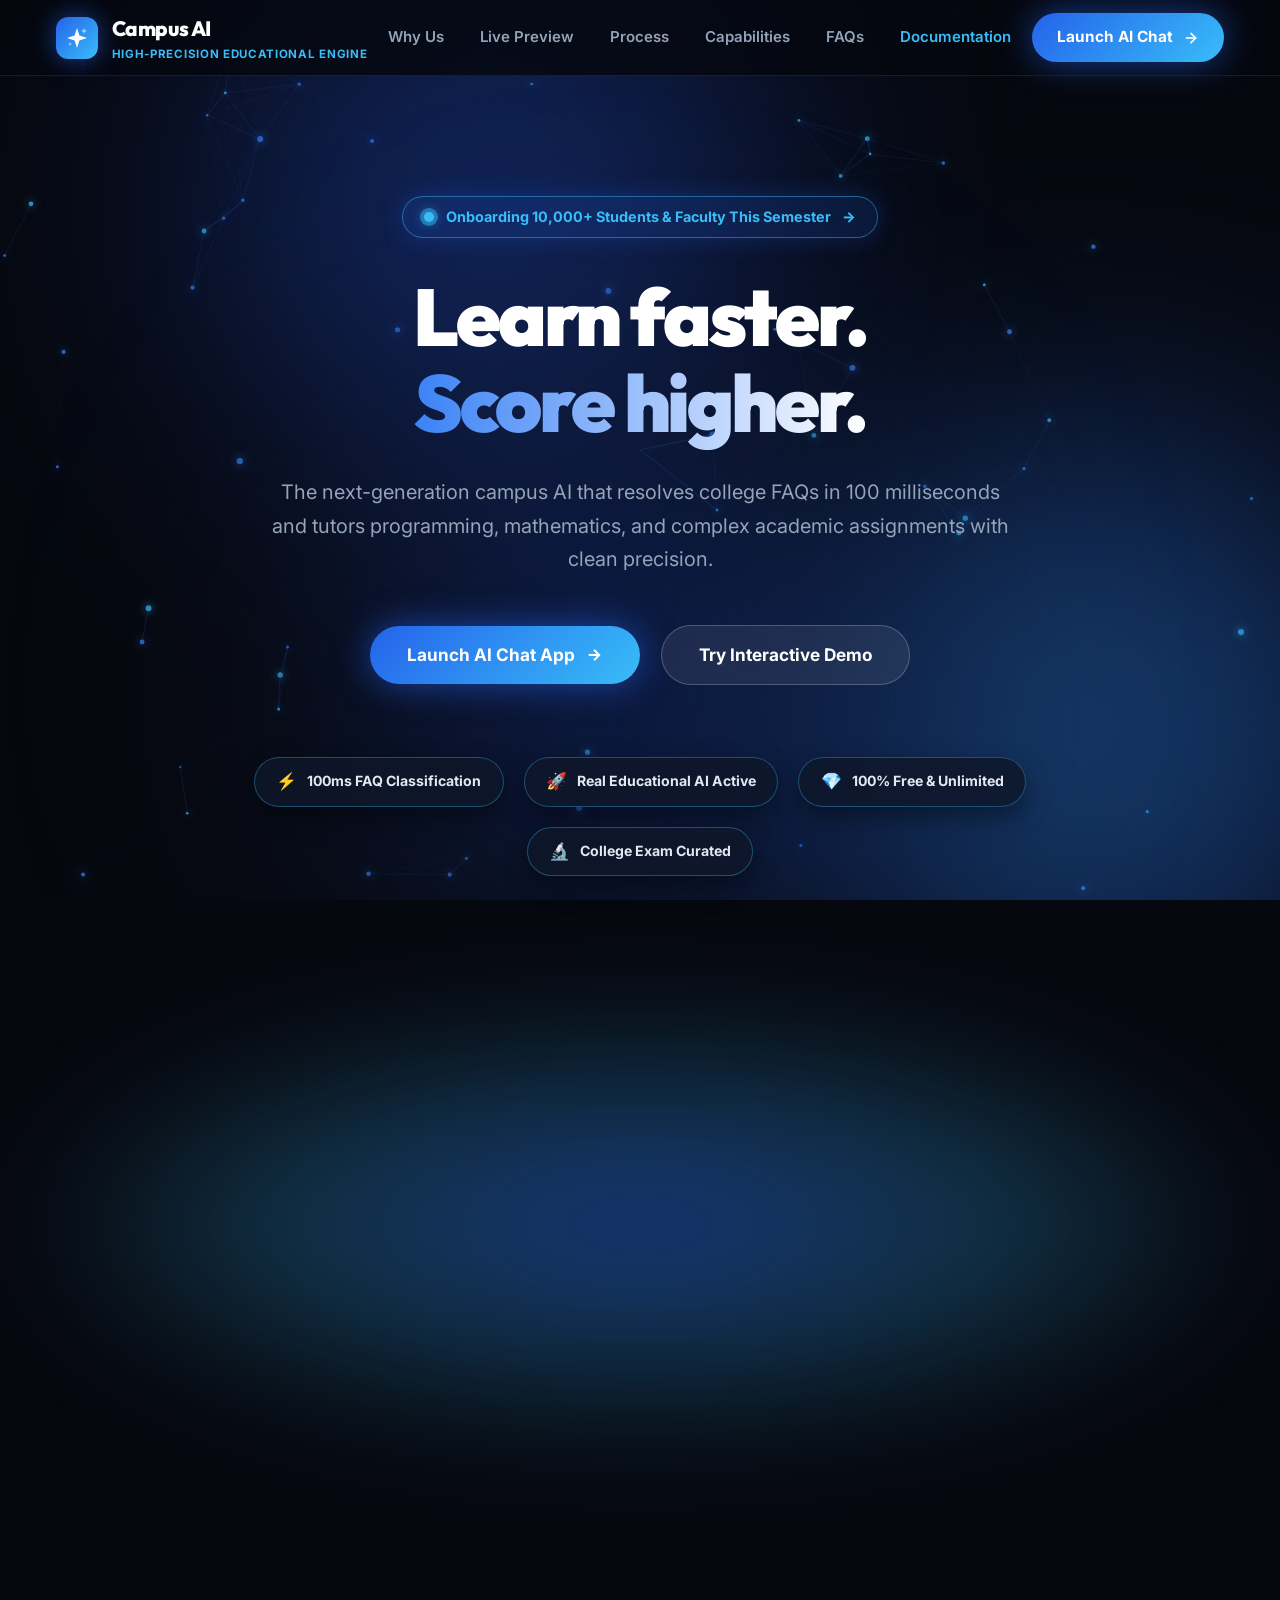
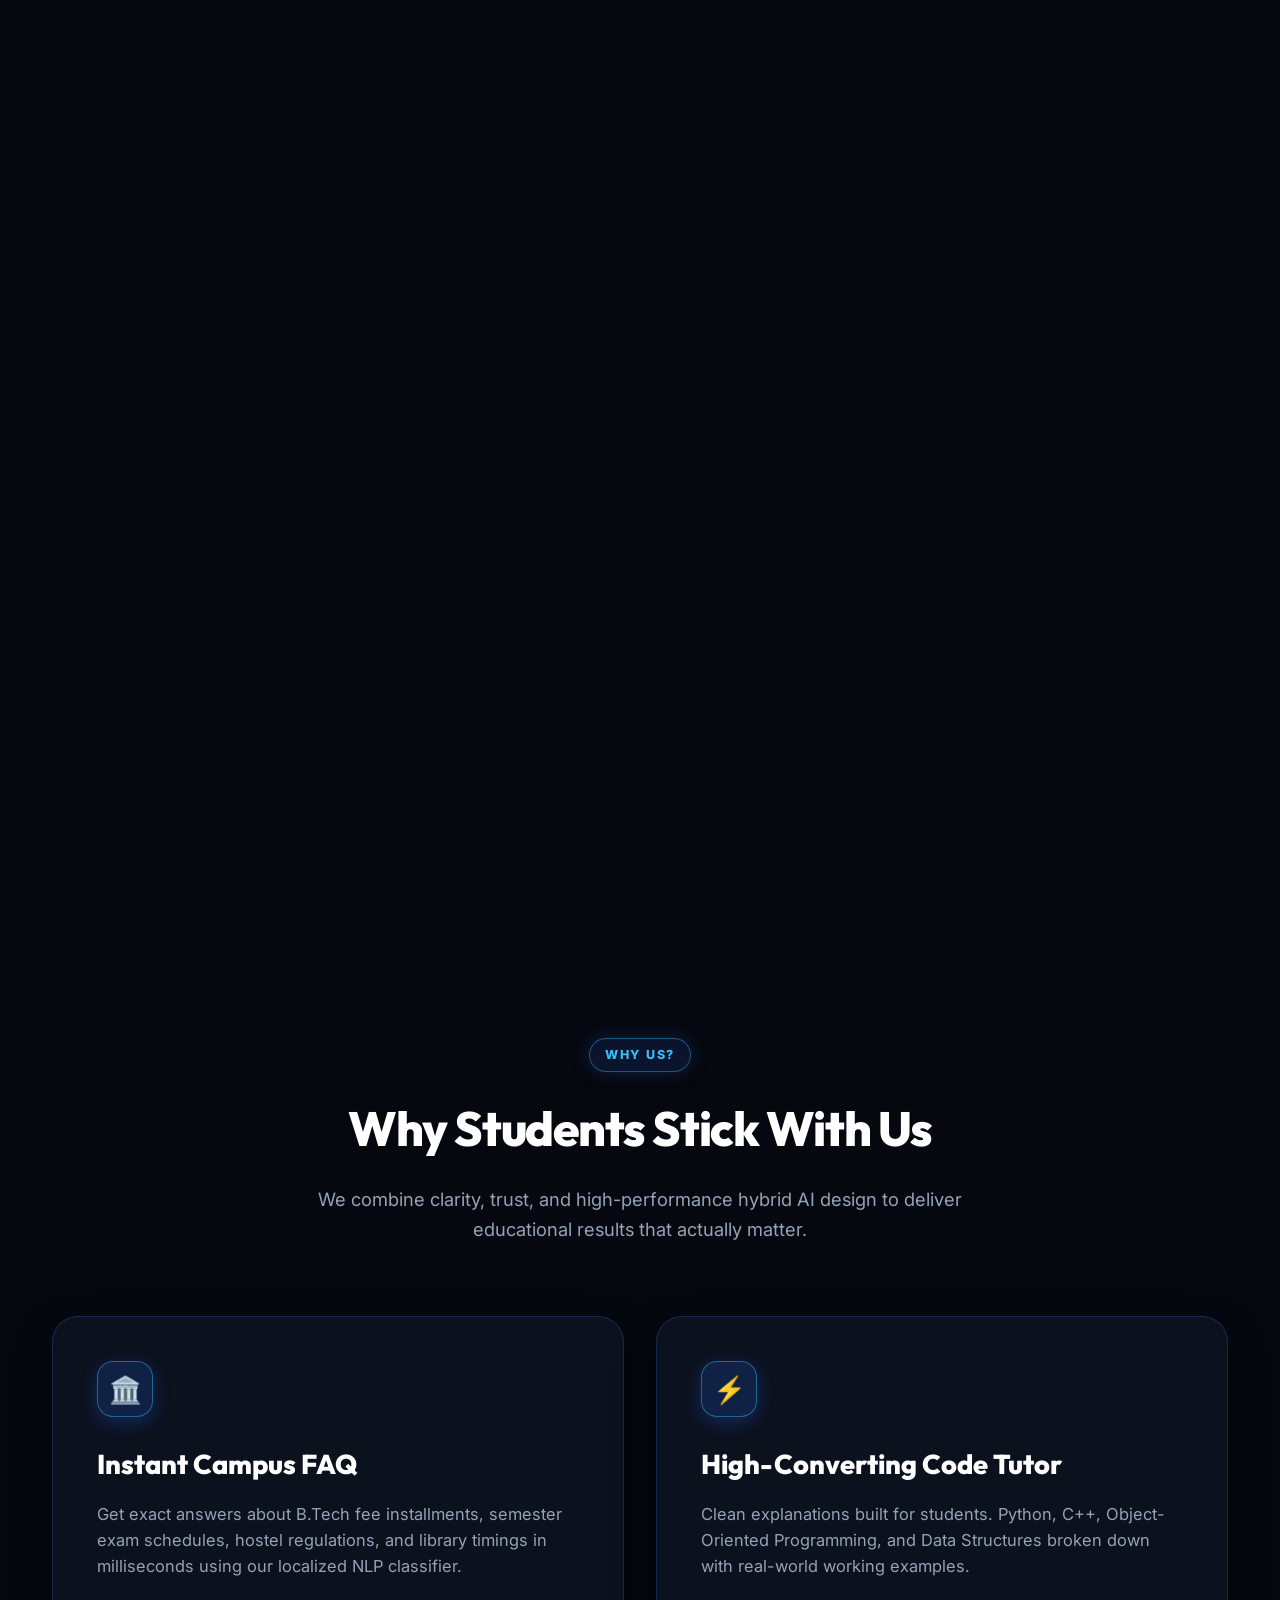
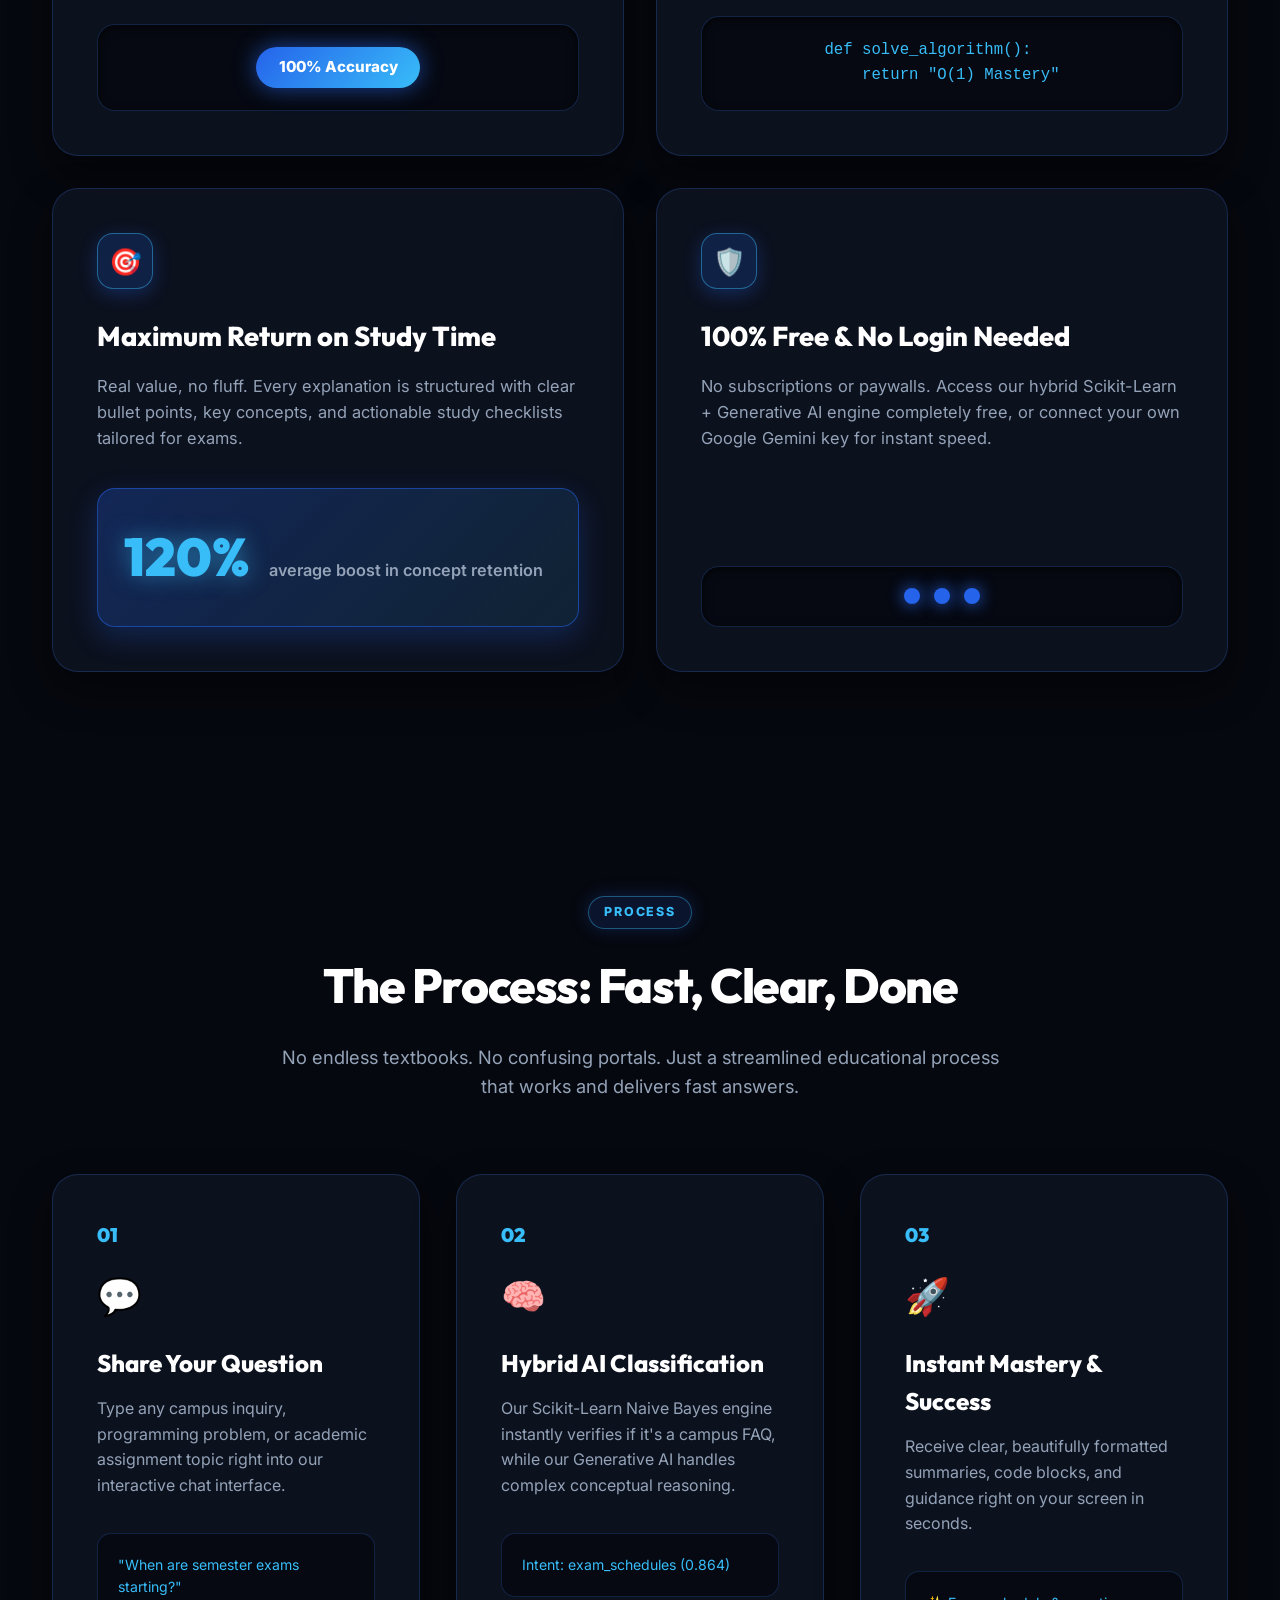
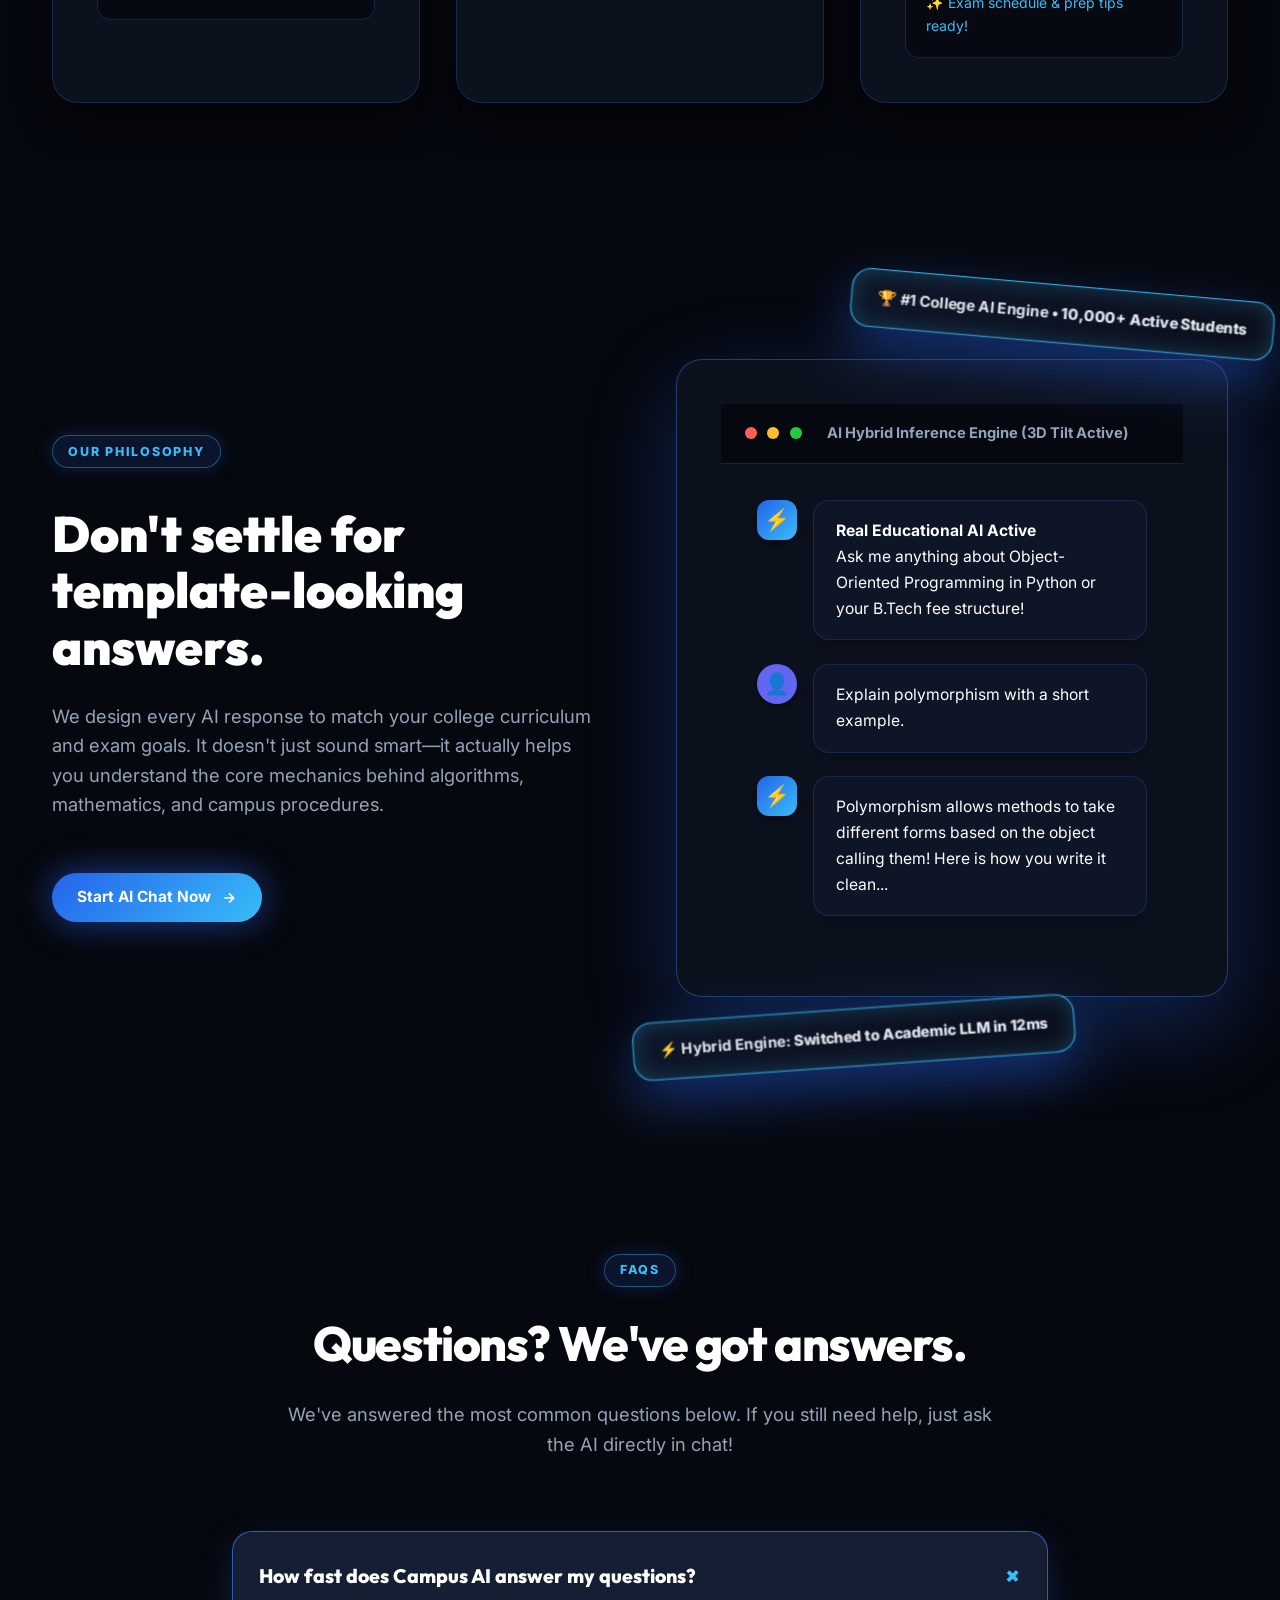
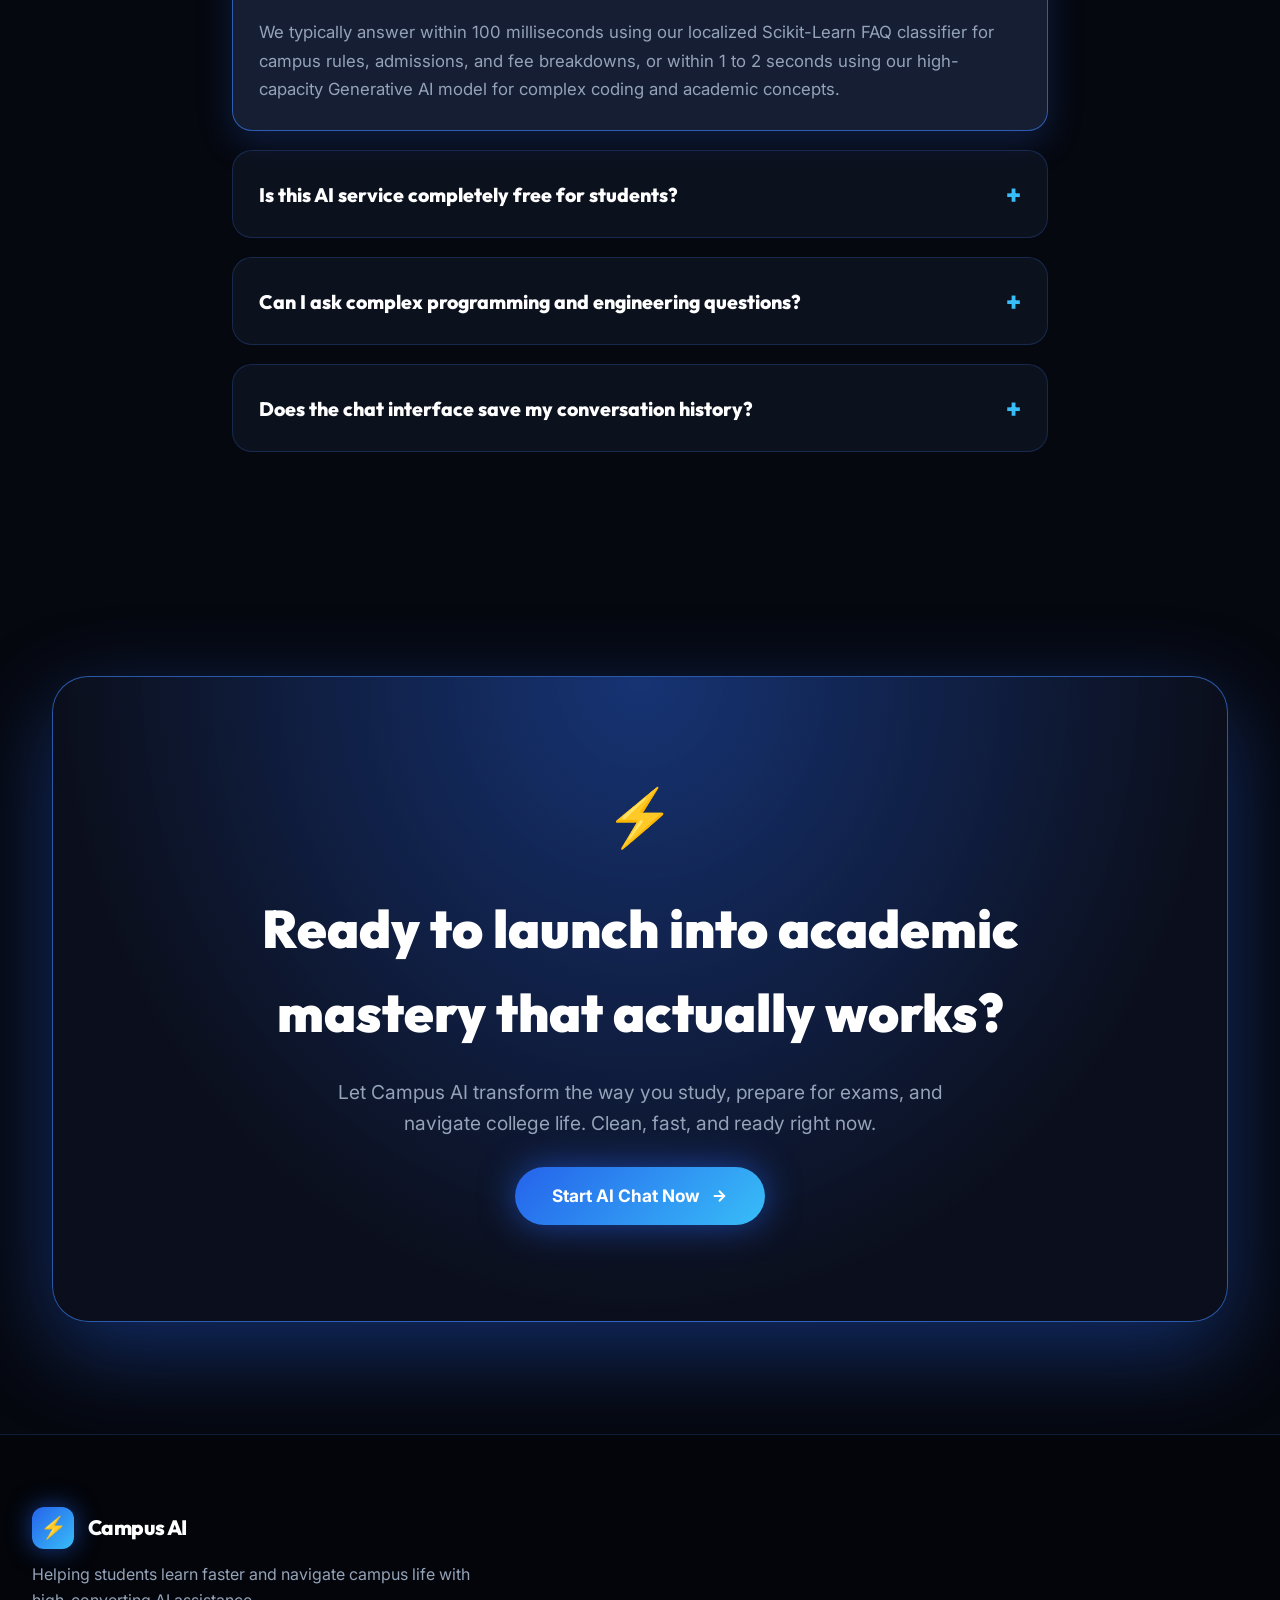
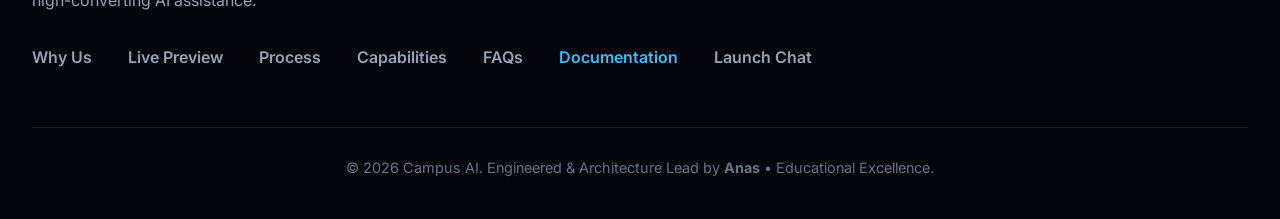
==== commit 2d7fc155: "feat: Create comprehensive technical documentation portal /docs authored by Anas (v25.0)" ====
--- a/templates/index.html
+++ b/templates/index.html
@@ -41,6 +41,7 @@
                 <a href="#how-it-works">Process</a>
                 <a href="#features">Capabilities</a>
                 <a href="#faqs">FAQs</a>
+                <a href="/docs" style="color: #38BDF8; font-weight: 600;">Documentation</a>
             </div>
 
             <div class="nav-actions">
@@ -405,11 +406,12 @@
                 <a href="#how-it-works">Process</a>
                 <a href="#features">Capabilities</a>
                 <a href="#faqs">FAQs</a>
+                <a href="/docs" style="color: #38BDF8; font-weight: 600;">Documentation</a>
                 <a href="/app">Launch Chat</a>
             </div>
         </div>
         <div class="footer-bottom">
-            <p>&copy; 2026 Campus AI. Built for Educational Excellence.</p>
+            <p>&copy; 2026 Campus AI. Engineered & Architecture Lead by <strong>Anas</strong> &bull; Educational Excellence.</p>
         </div>
     </footer>
 
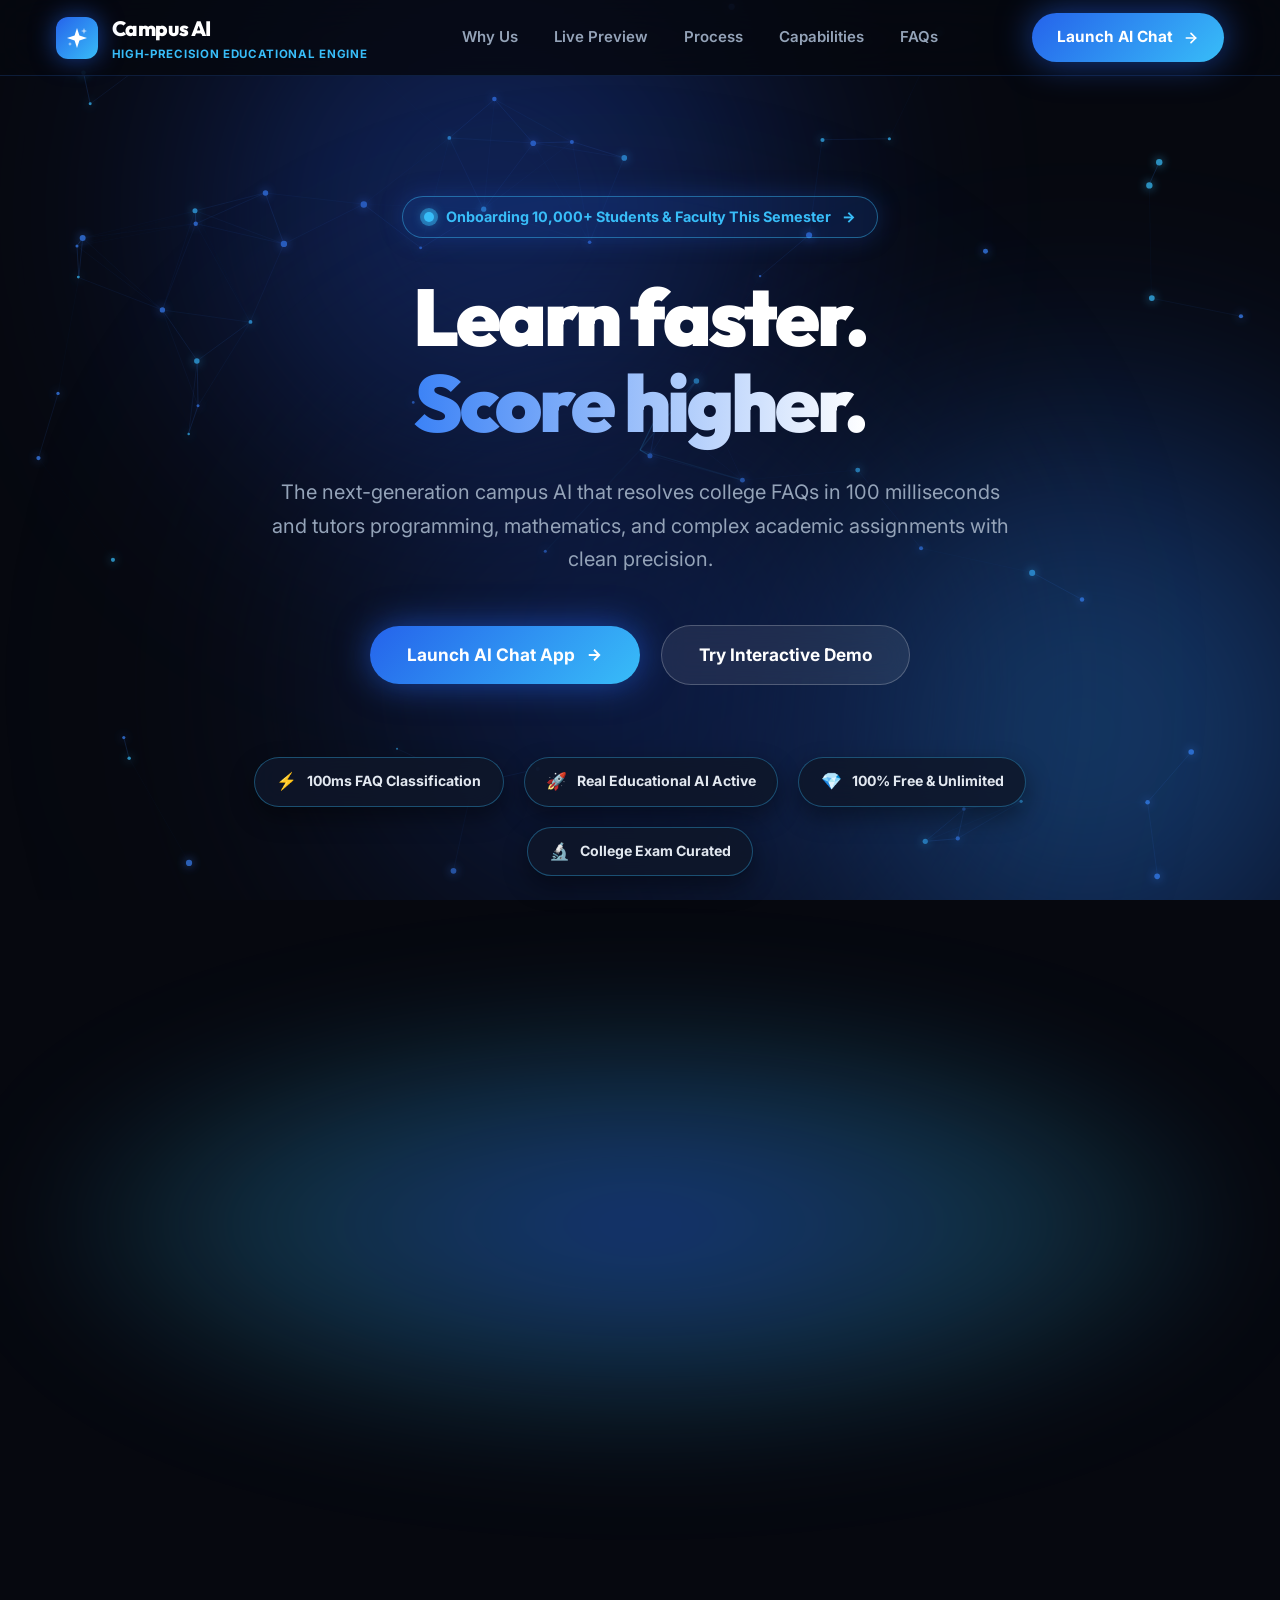
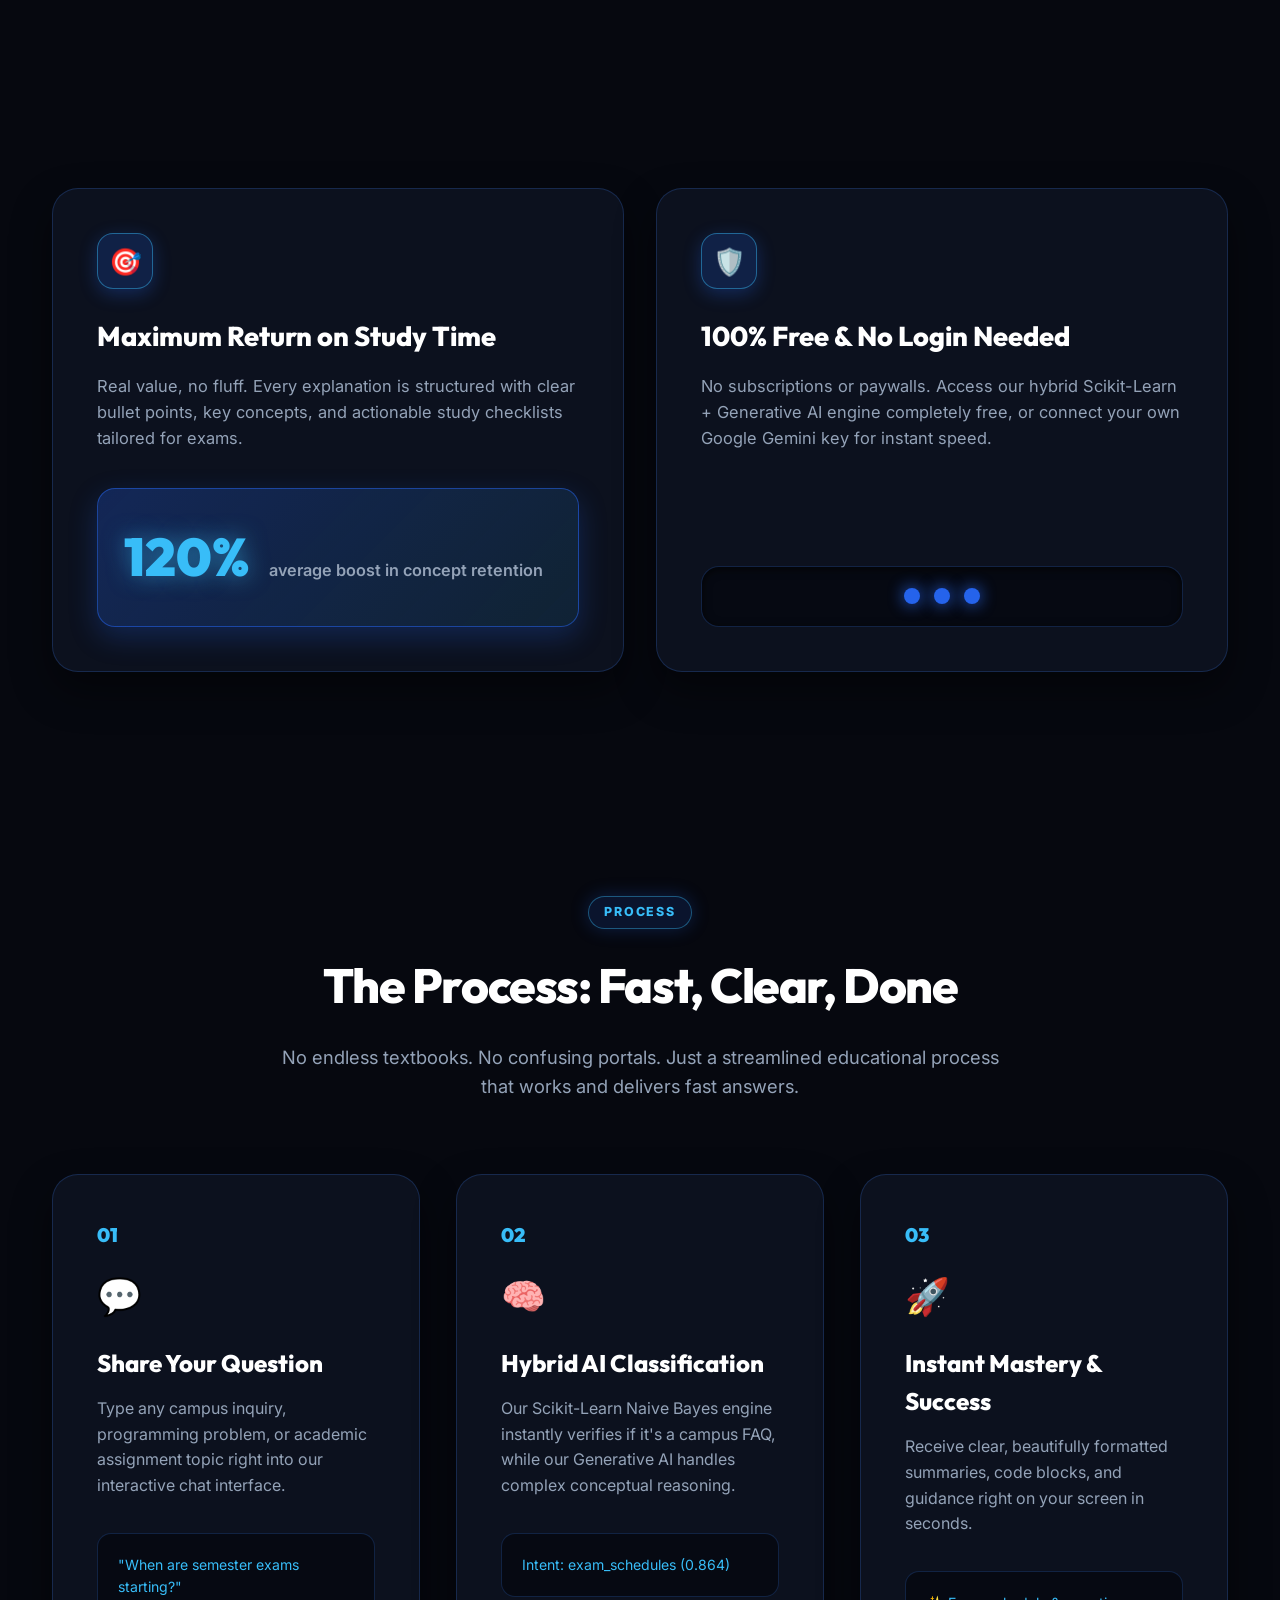
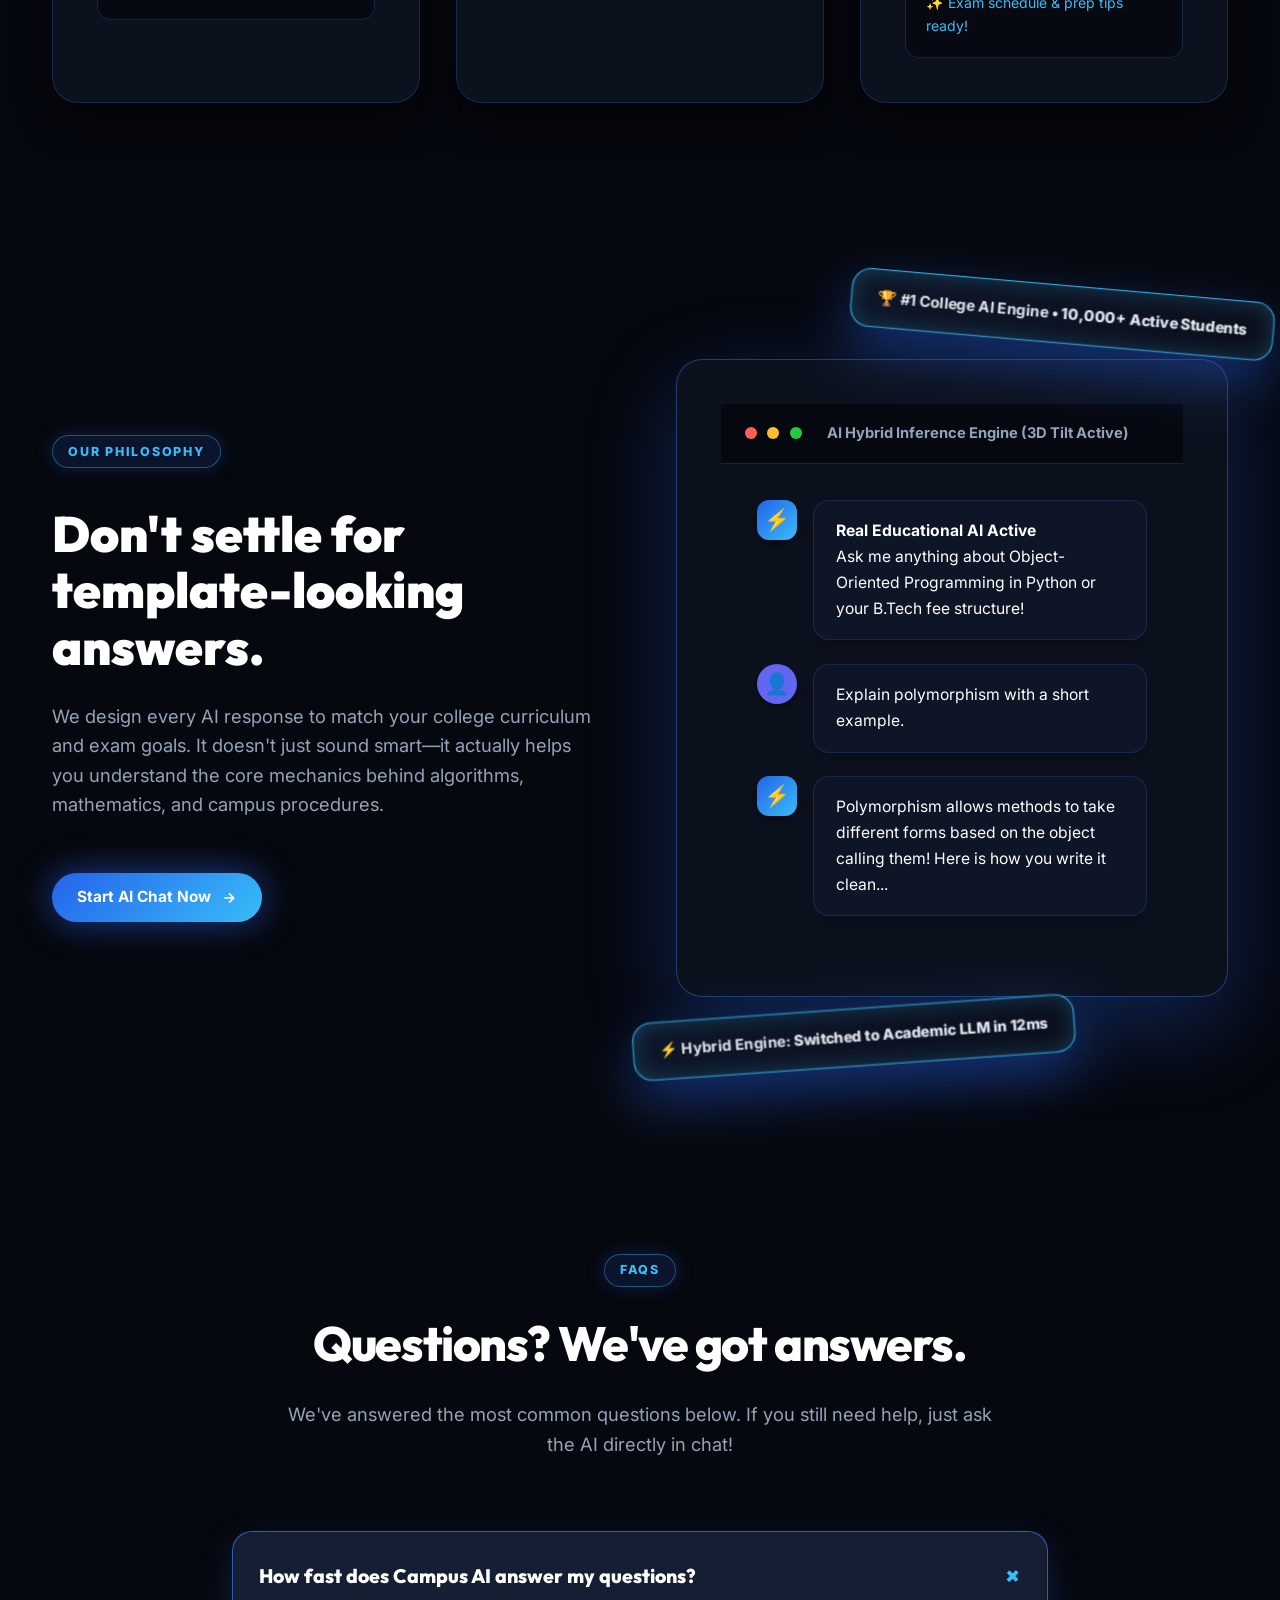
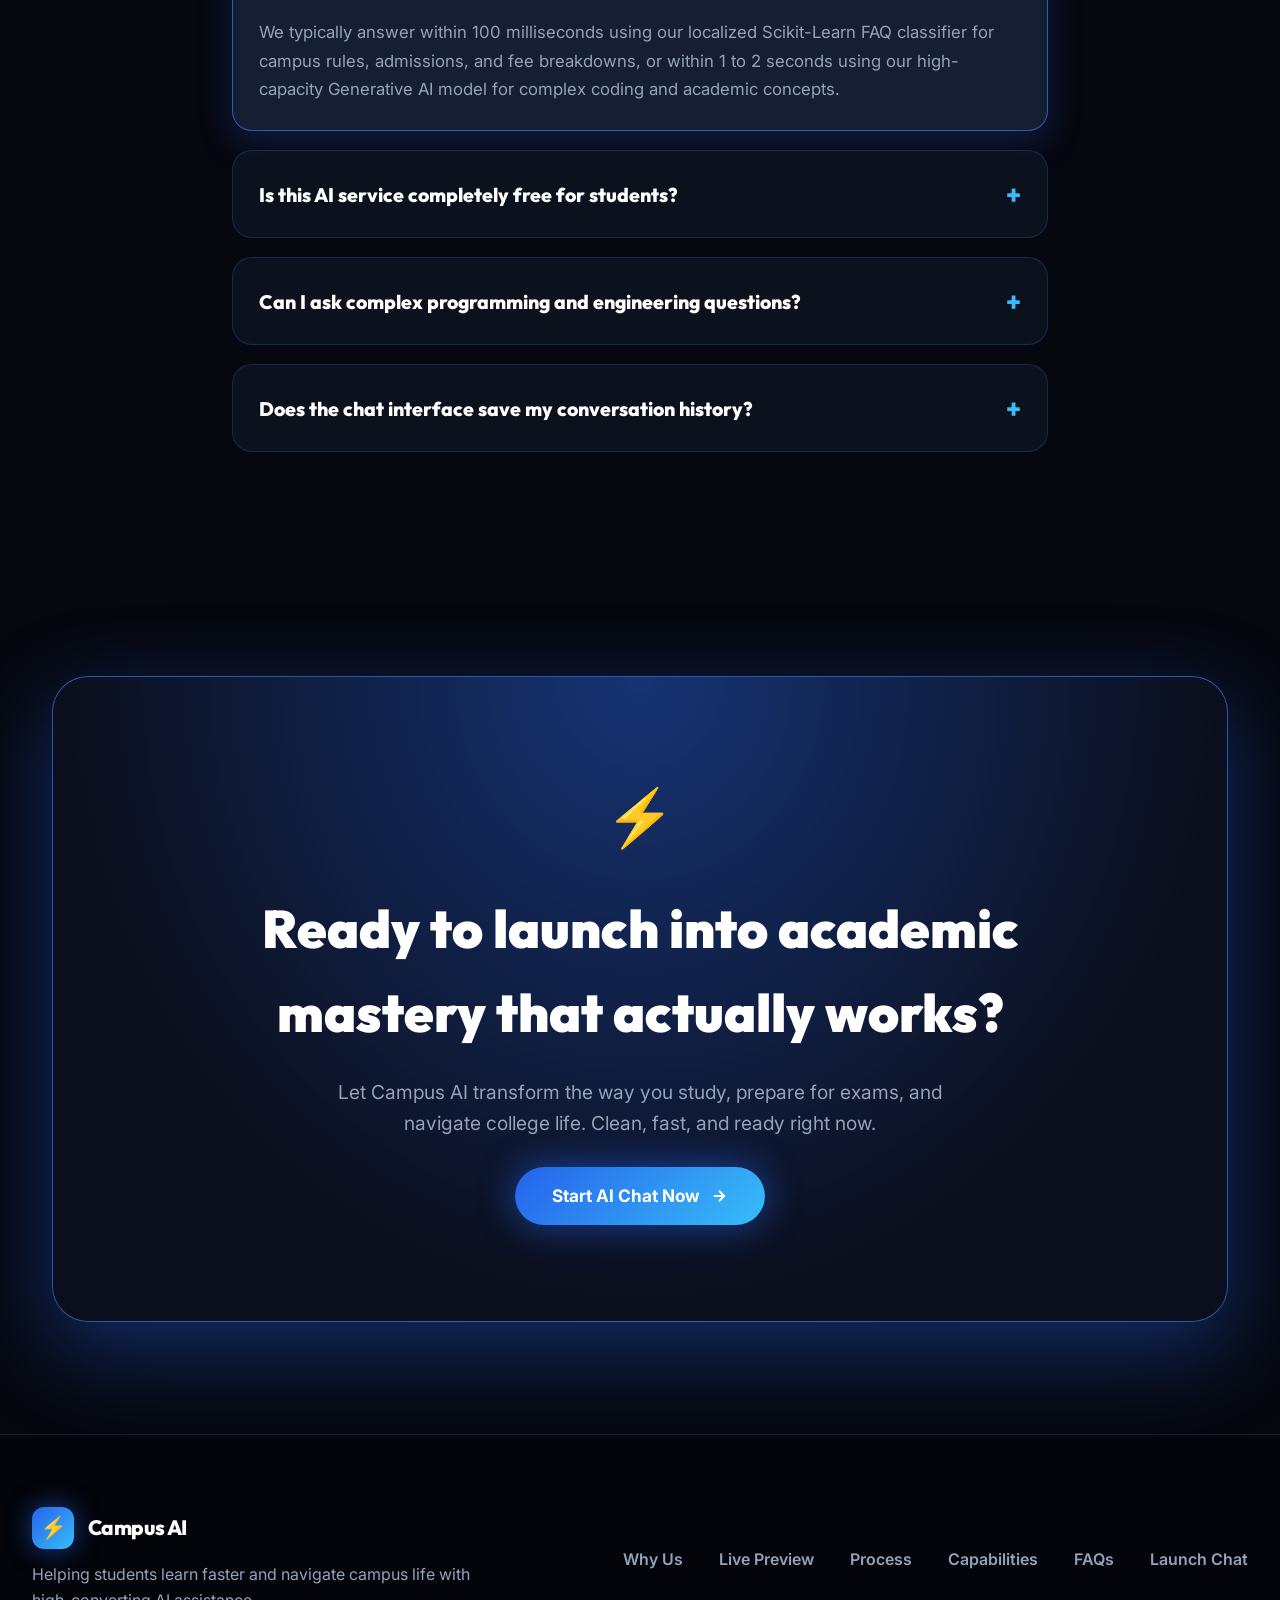
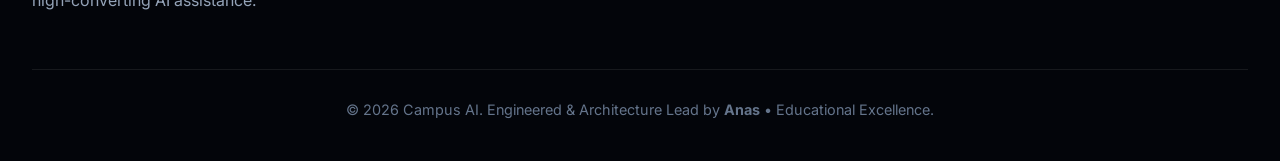
==== commit d0227d49: "refactor: Remove Docs section from website and store exclusively inside Anas_Technical_Documentation" ====
--- a/templates/index.html
+++ b/templates/index.html
@@ -41,7 +41,6 @@
                 <a href="#how-it-works">Process</a>
                 <a href="#features">Capabilities</a>
                 <a href="#faqs">FAQs</a>
-                <a href="/docs" style="color: #38BDF8; font-weight: 600;">Documentation</a>
             </div>
 
             <div class="nav-actions">
@@ -406,7 +405,6 @@
                 <a href="#how-it-works">Process</a>
                 <a href="#features">Capabilities</a>
                 <a href="#faqs">FAQs</a>
-                <a href="/docs" style="color: #38BDF8; font-weight: 600;">Documentation</a>
                 <a href="/app">Launch Chat</a>
             </div>
         </div>
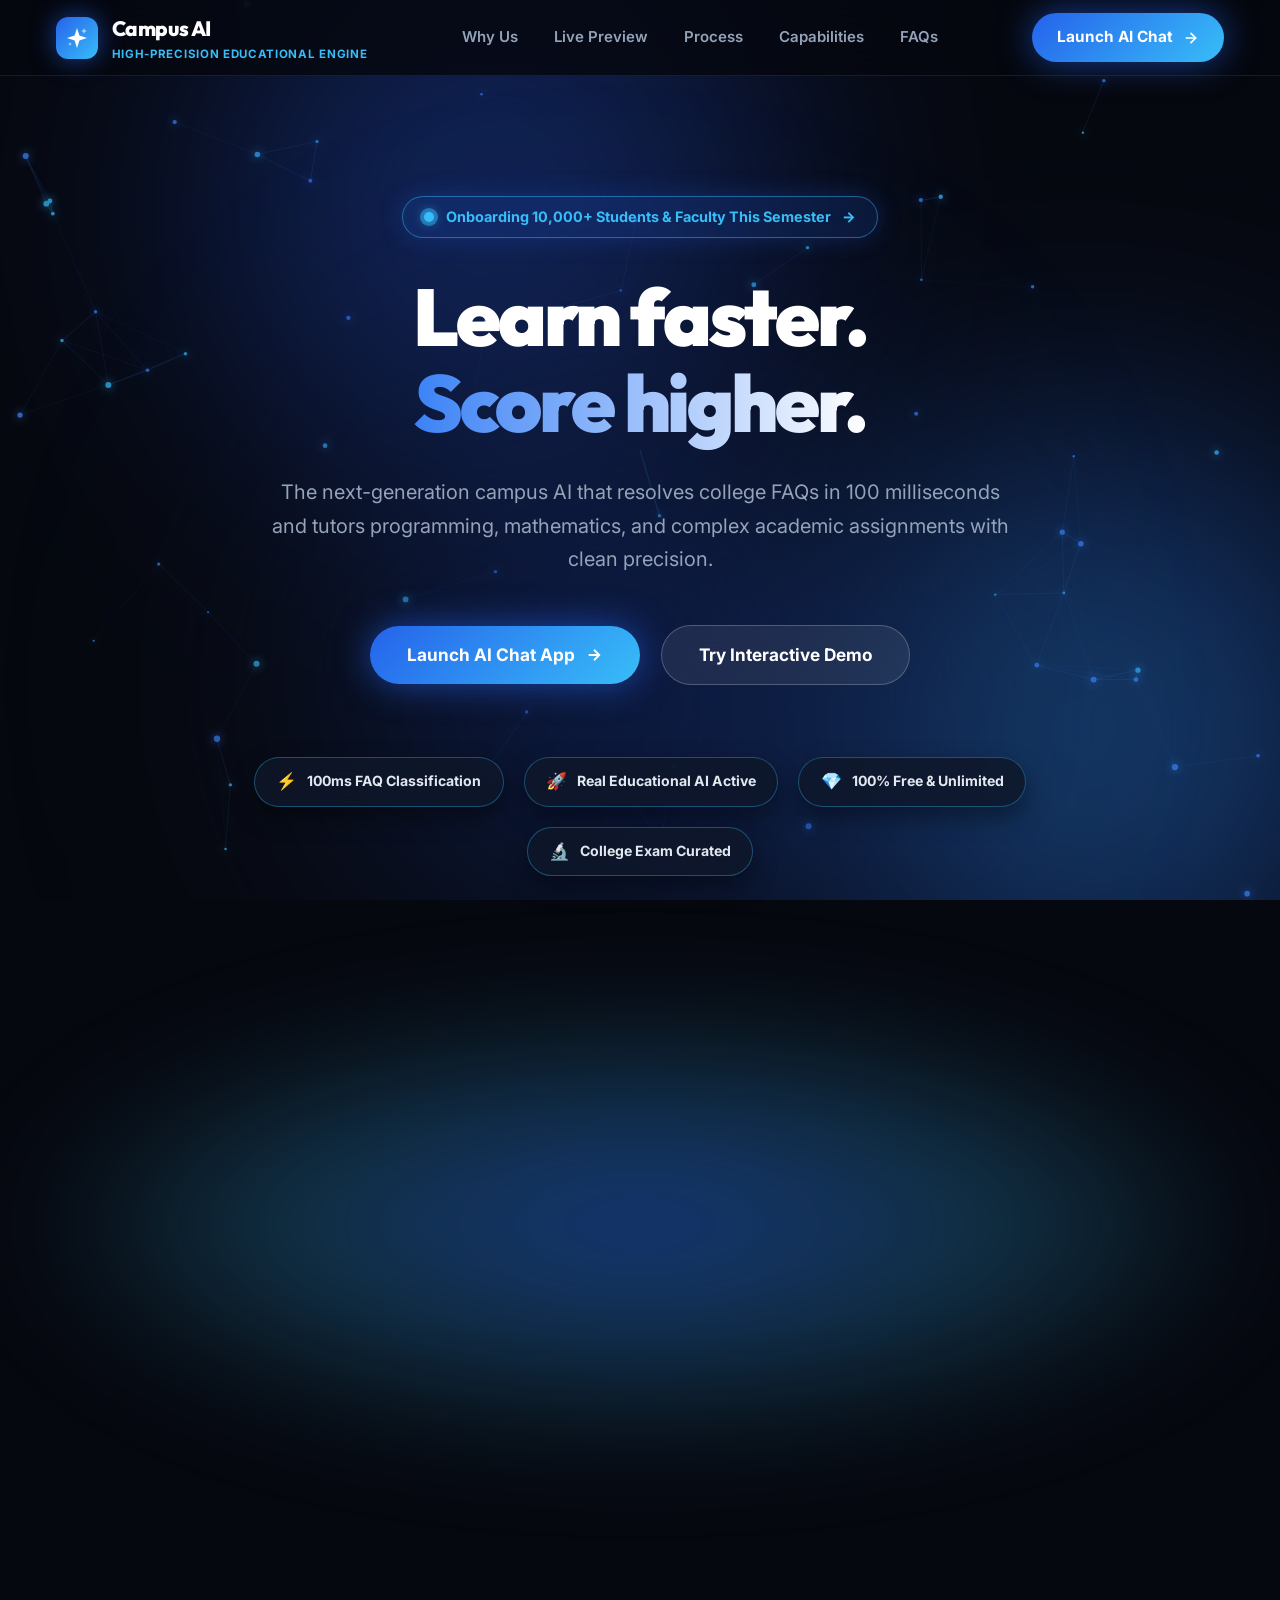
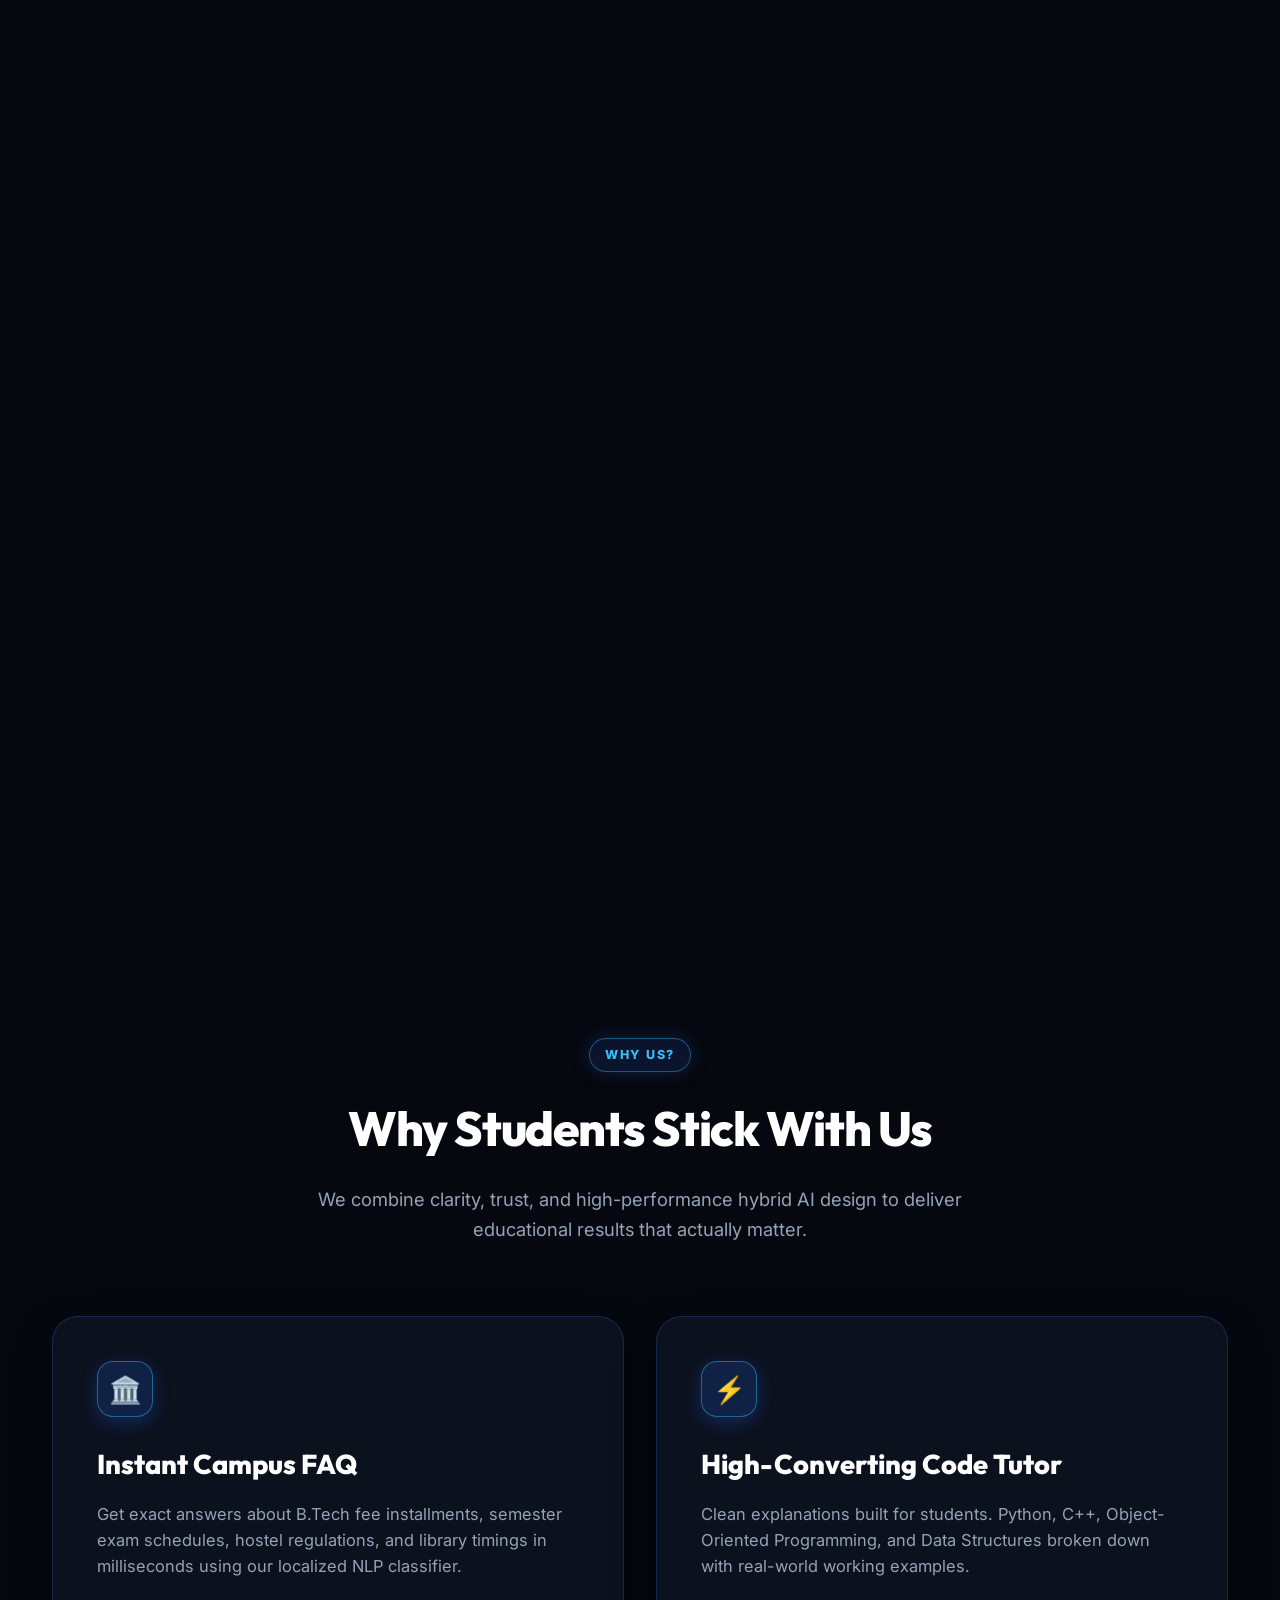
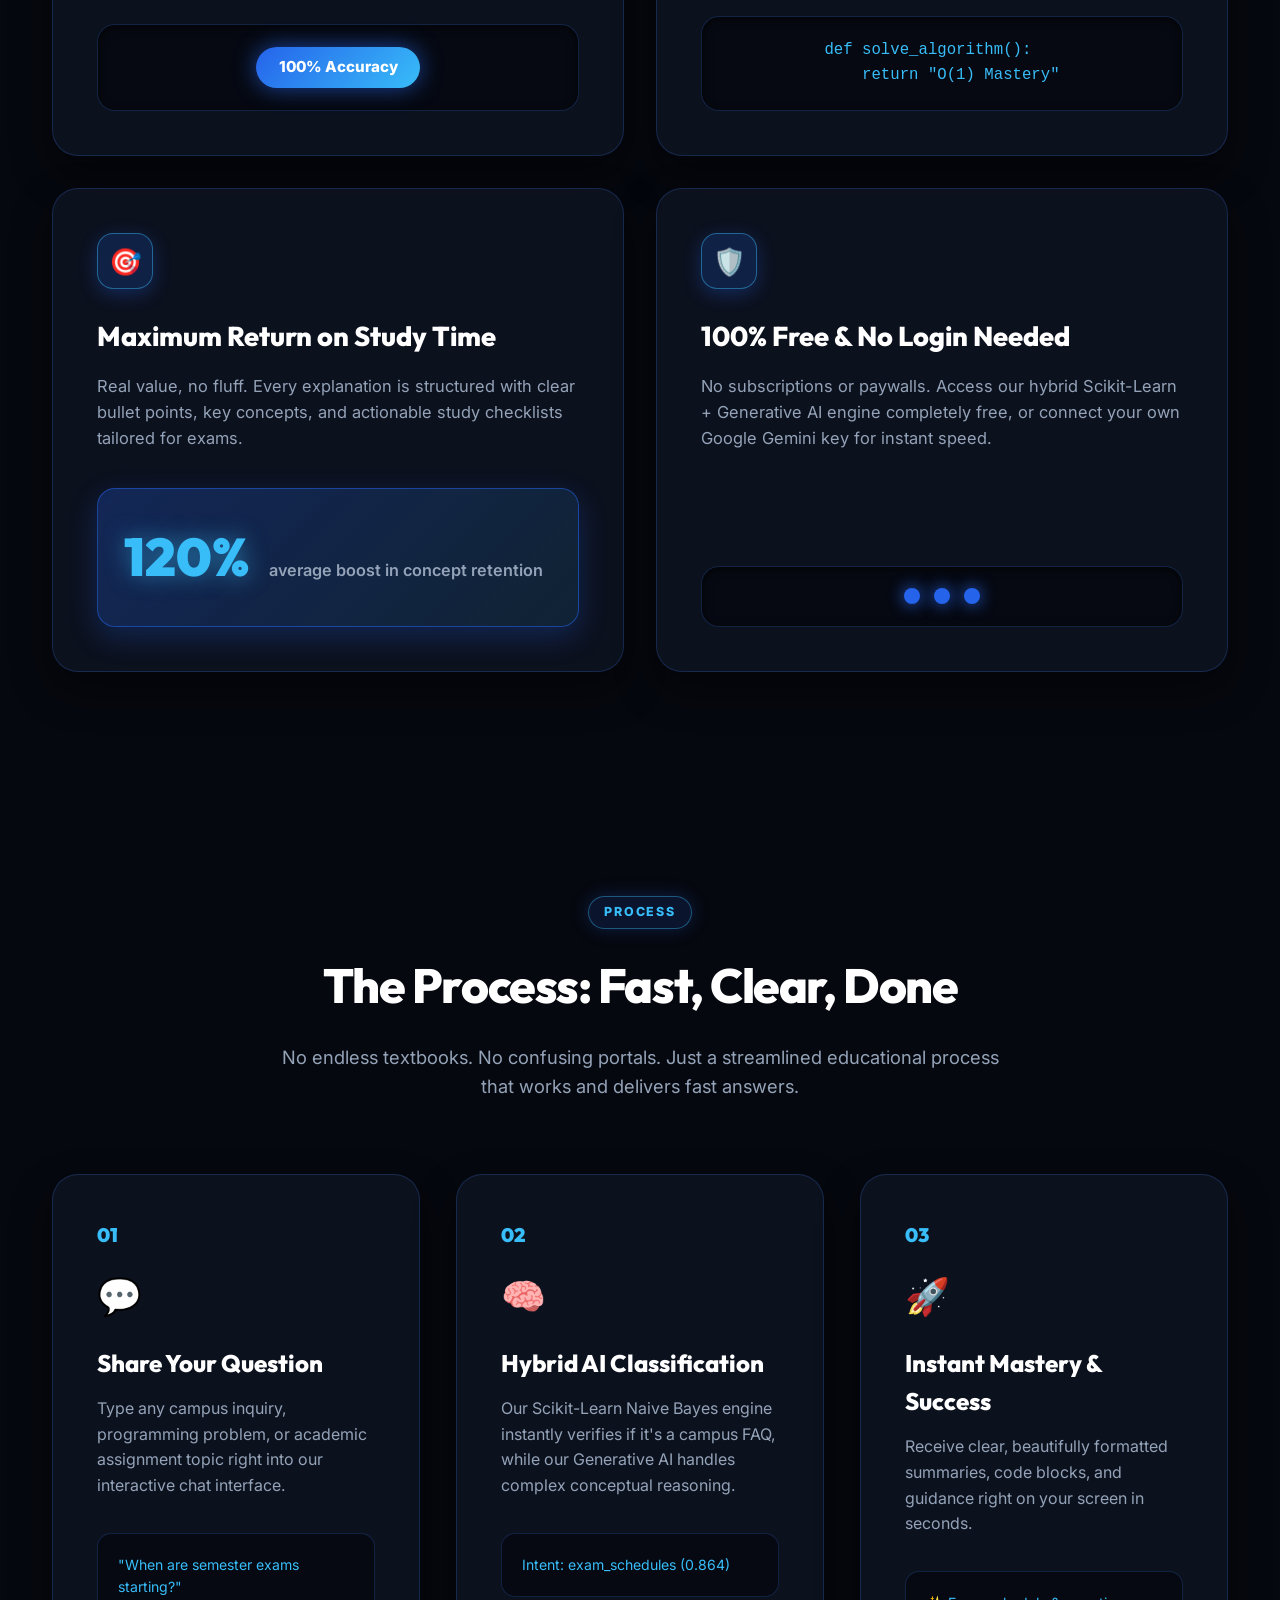
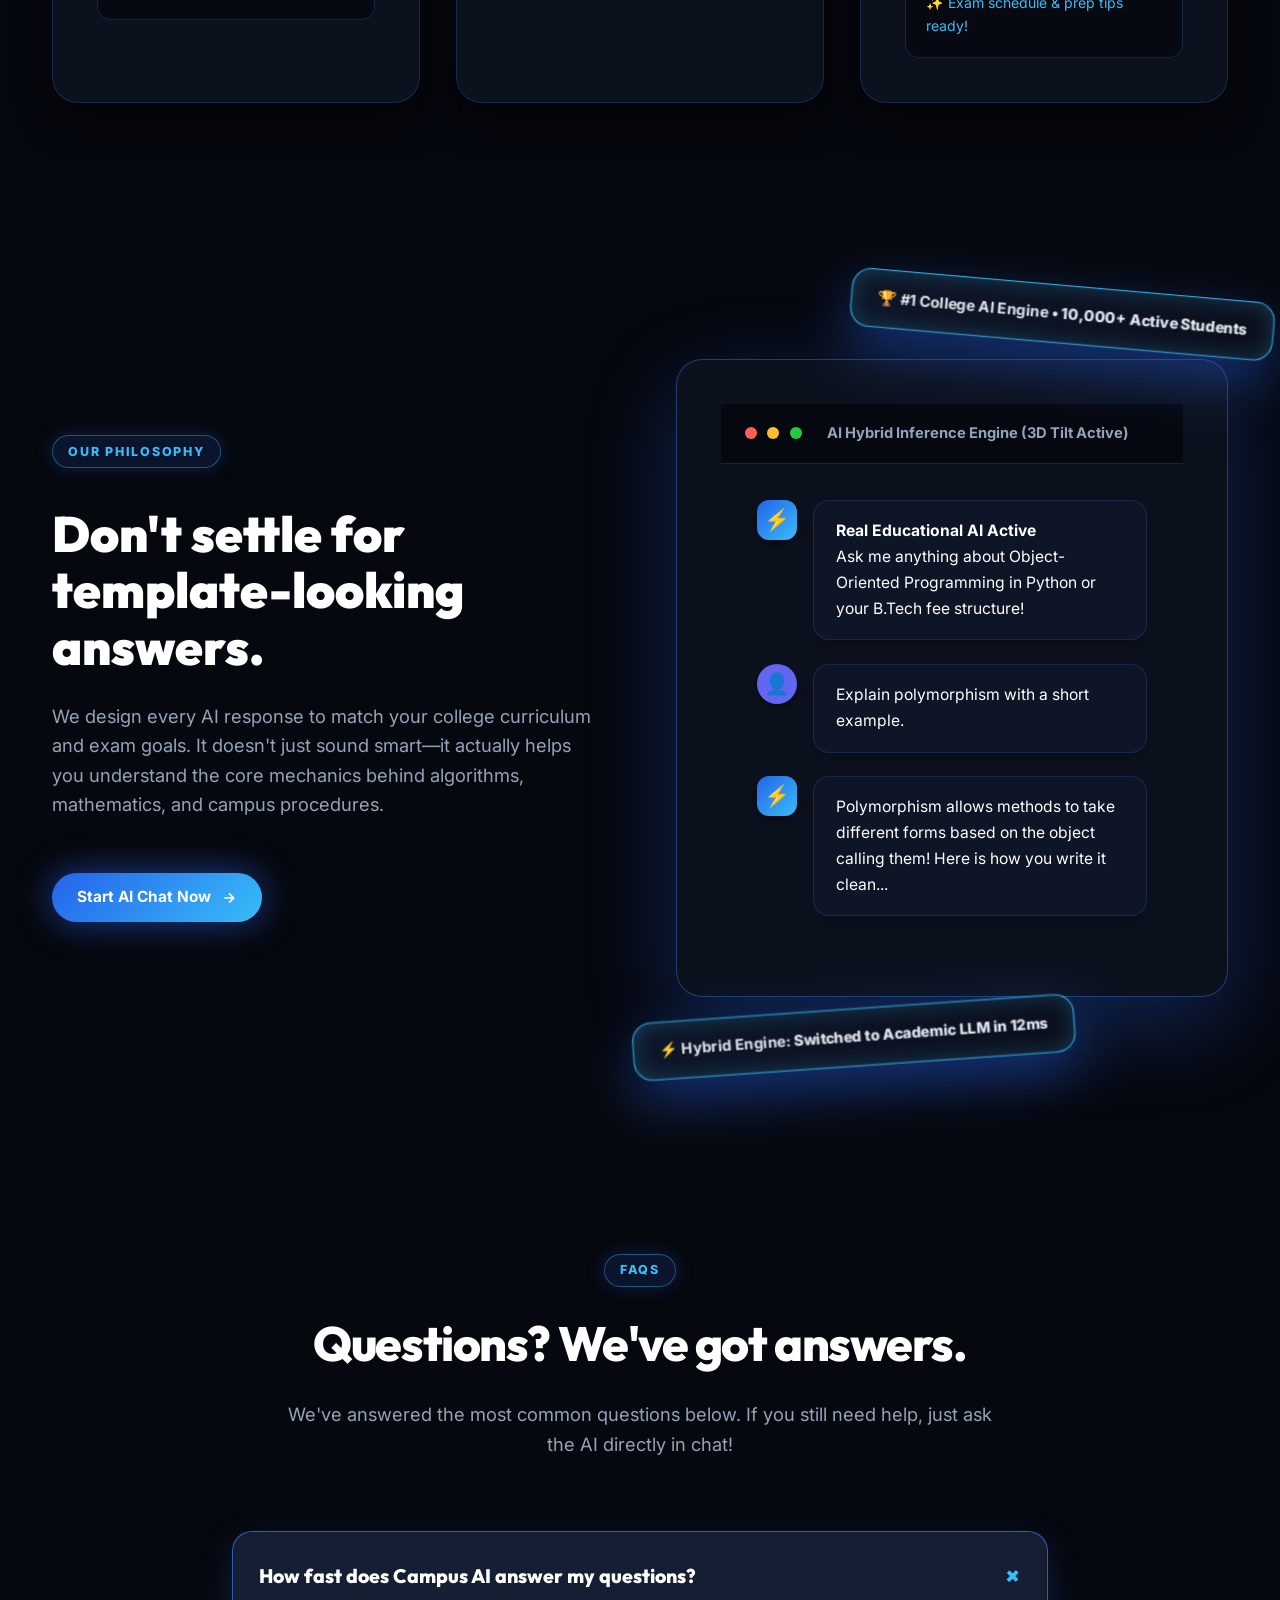
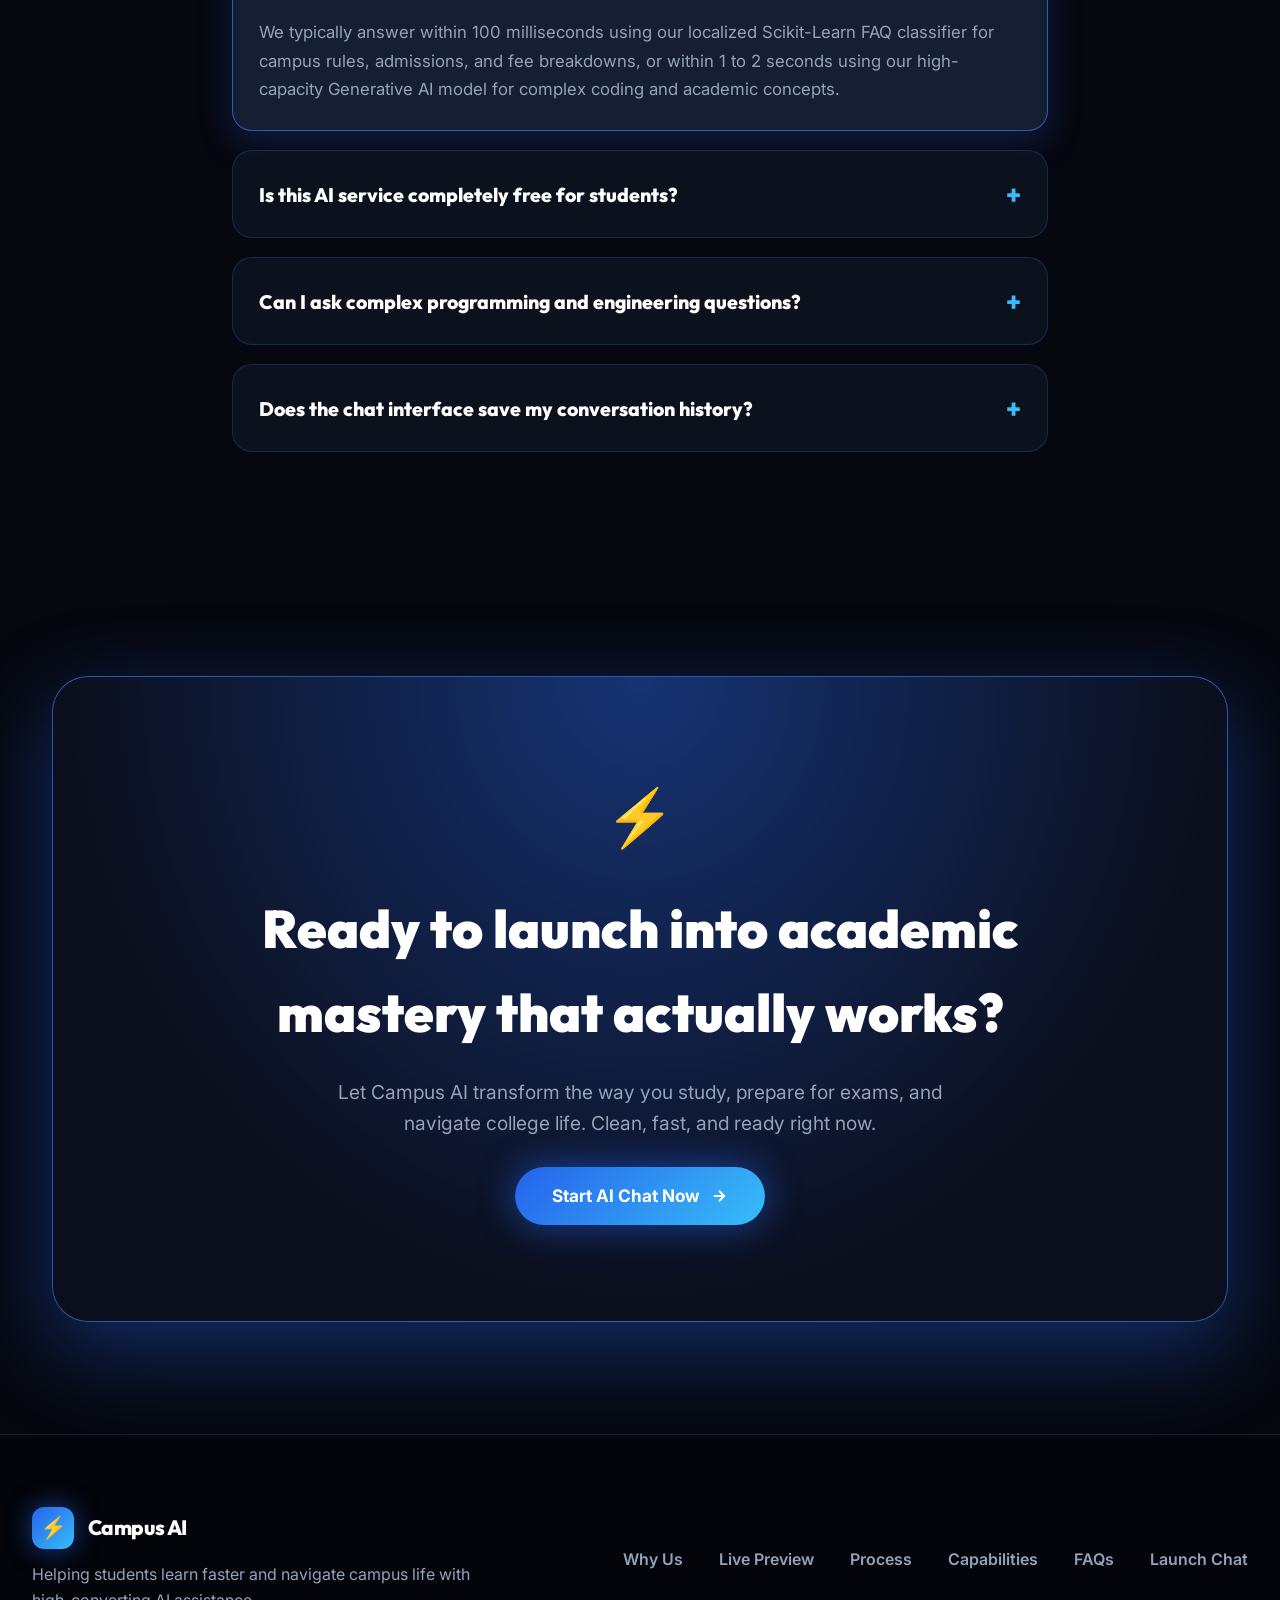
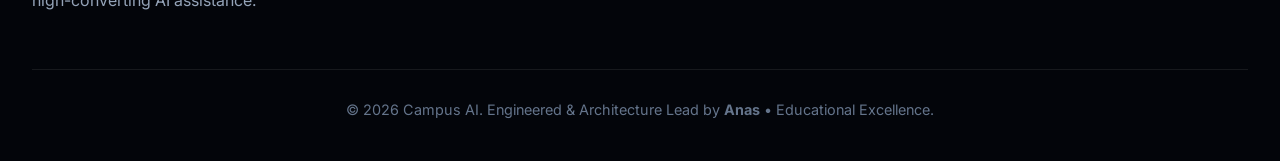
==== commit 33a0df41: "fix: Complete mobile and desktop responsive mastery for both Landing Page (v13.0) and Chat App (v27." ====
--- a/templates/index.html
+++ b/templates/index.html
@@ -8,8 +8,8 @@
     <link rel="preconnect" href="https://fonts.googleapis.com">
     <link rel="preconnect" href="https://fonts.gstatic.com" crossorigin>
     <link href="https://fonts.googleapis.com/css2?family=Inter:wght@300;400;500;600;700&family=Outfit:wght@400;500;600;700;800;900&display=swap" rel="stylesheet">
-    <!-- Cache-Busted Landing Page CSS v12.0 (Multi-Device Responsive Optimization) -->
-    <link rel="stylesheet" href="/static/css/landing.css?v=12.0">
+    <!-- Cache-Busted Landing Page CSS v13.0 (Multi-Device Responsive Optimization) -->
+    <link rel="stylesheet" href="/static/css/landing.css?v=13.0">
 </head>
 <body>
     <!-- 1. Interactive 3D Neural Network Canvas Background -->
--- a/static/css/landing.css
+++ b/static/css/landing.css
@@ -1346,22 +1346,80 @@
 }
 
 @media (max-width: 480px) {
-    .navbar {
-        padding: 0.85rem 1rem;
-    }
-
-    .hero-container {
-        padding: 2.5rem 1rem 2rem;
+    html, body {
+        overflow-x: hidden !important;
+        width: 100%;
+        max-width: 100vw;
+    }
+
+    .landing-nav {
+        padding: 0.65rem 1rem !important;
+        justify-content: space-between;
+        gap: 0.5rem;
+    }
+
+    .brand-logo {
+        gap: 0.4rem;
+    }
+
+    .brand-name {
+        font-size: 1.15rem !important;
+    }
+
+    .nav-cta {
+        padding: 0.45rem 0.85rem !important;
+        font-size: 0.82rem !important;
+        border-radius: 999px;
+    }
+
+    .nav-cta svg {
+        width: 14px;
+        height: 14px;
+    }
+
+    .landing-hero {
+        padding: 6.5rem 1rem 3rem !important;
+    }
+
+    .hero-badge {
+        max-width: 95%;
+        padding: 0.42rem 0.8rem !important;
+        font-size: 0.76rem !important;
+        line-height: 1.35;
+        display: inline-flex !important;
+        flex-wrap: wrap;
+        justify-content: center;
+        text-align: center;
+        margin: 0 auto 1.35rem !important;
     }
 
     .hero-title {
-        font-size: 2.1rem;
-        line-height: 1.25;
+        font-size: 2.15rem !important;
+        line-height: 1.22 !important;
+        margin-bottom: 1.1rem !important;
+        word-wrap: break-word;
     }
 
     .hero-subtitle {
-        font-size: 0.94rem;
-        line-height: 1.6;
+        font-size: 0.92rem !important;
+        line-height: 1.55 !important;
+        padding: 0 0.25rem !important;
+        margin-bottom: 2.2rem !important;
+    }
+
+    .hero-cta-group {
+        flex-direction: column;
+        width: 100%;
+        max-width: 330px;
+        margin: 0 auto 3.5rem !important;
+        gap: 0.85rem;
+    }
+
+    .hero-cta-group .btn {
+        width: 100%;
+        justify-content: center;
+        padding: 0.78rem 1.25rem !important;
+        font-size: 0.94rem !important;
     }
 
     .terminal-body {
@@ -1391,11 +1449,22 @@
 }
 
 @media (max-width: 380px) {
+    .brand-name {
+        font-size: 1.05rem !important;
+    }
+    .nav-cta {
+        padding: 0.4rem 0.75rem !important;
+        font-size: 0.78rem !important;
+    }
     .hero-title {
-        font-size: 1.85rem;
+        font-size: 1.85rem !important;
     }
     .hero-subtitle {
-        font-size: 0.88rem;
+        font-size: 0.86rem !important;
+    }
+    .hero-badge {
+        font-size: 0.72rem !important;
+        padding: 0.35rem 0.65rem !important;
     }
     .clean-badge-bar {
         padding: 0.5rem 0.75rem;
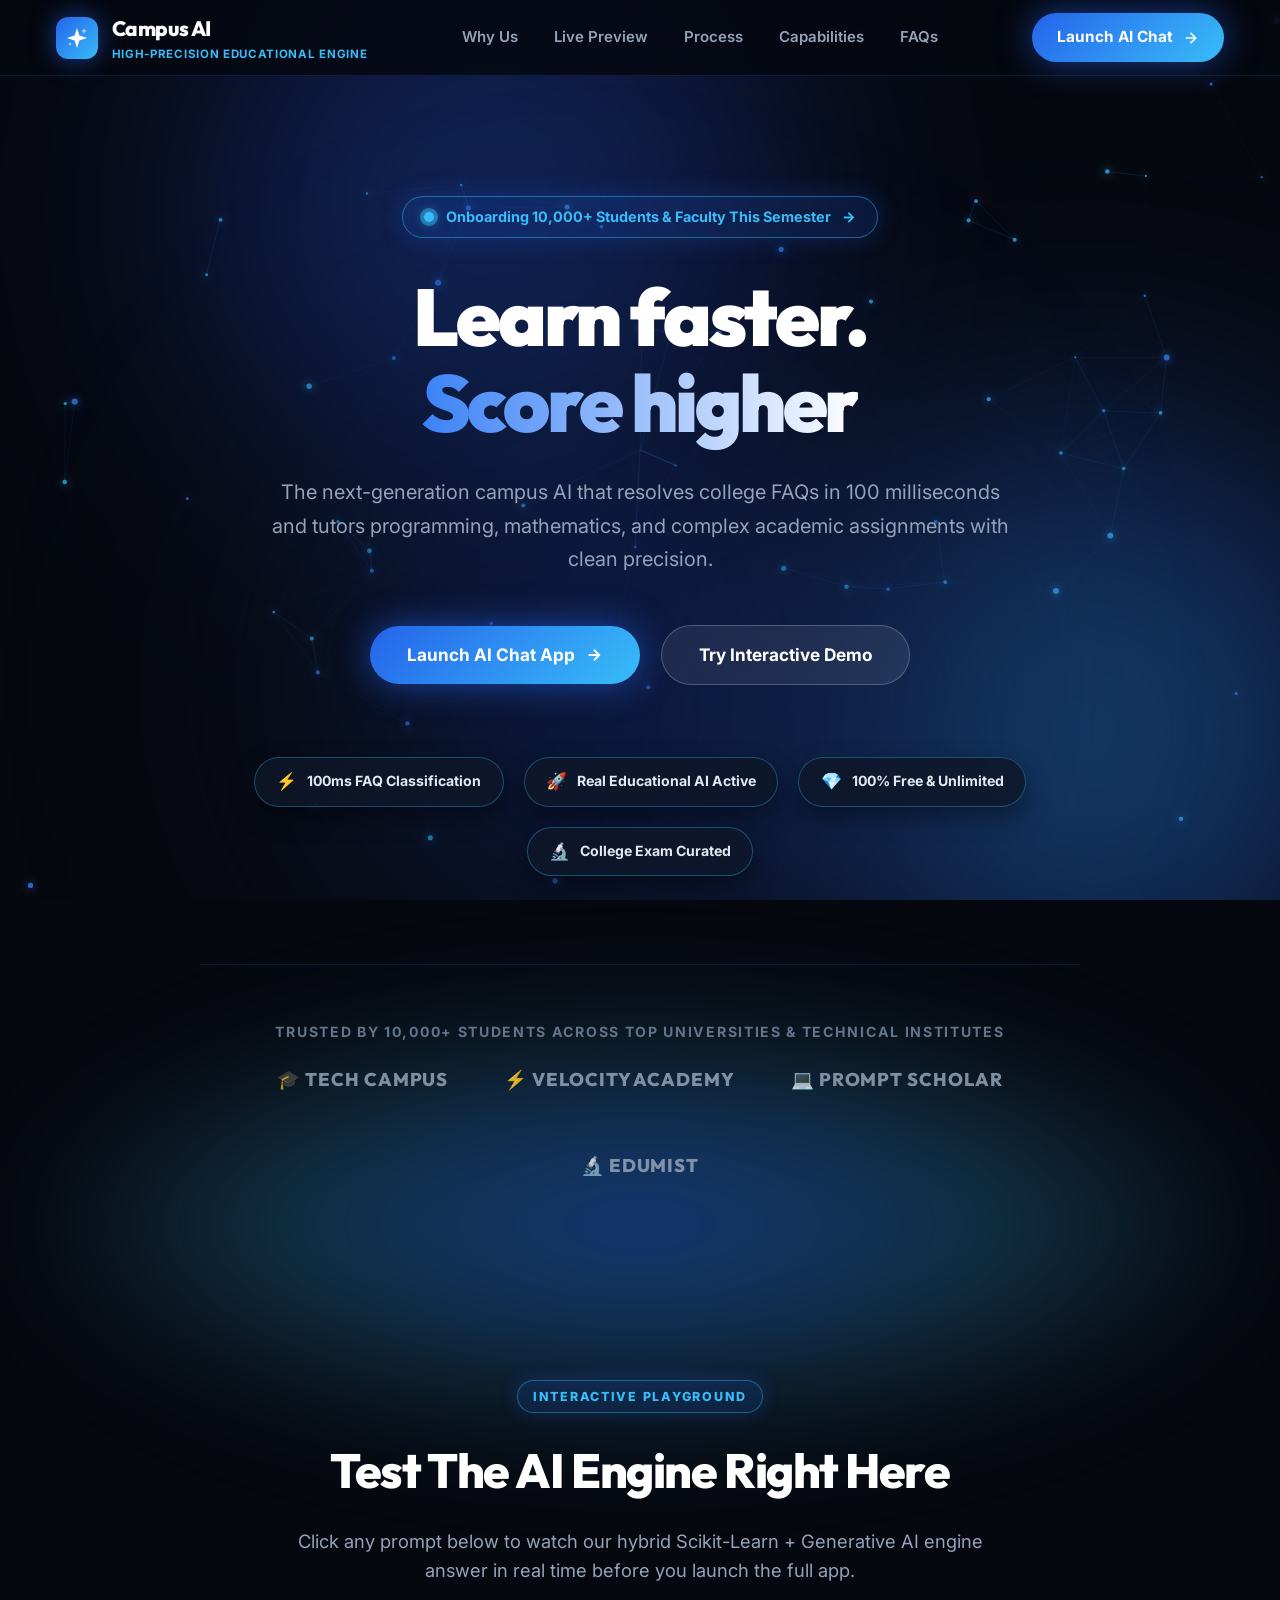
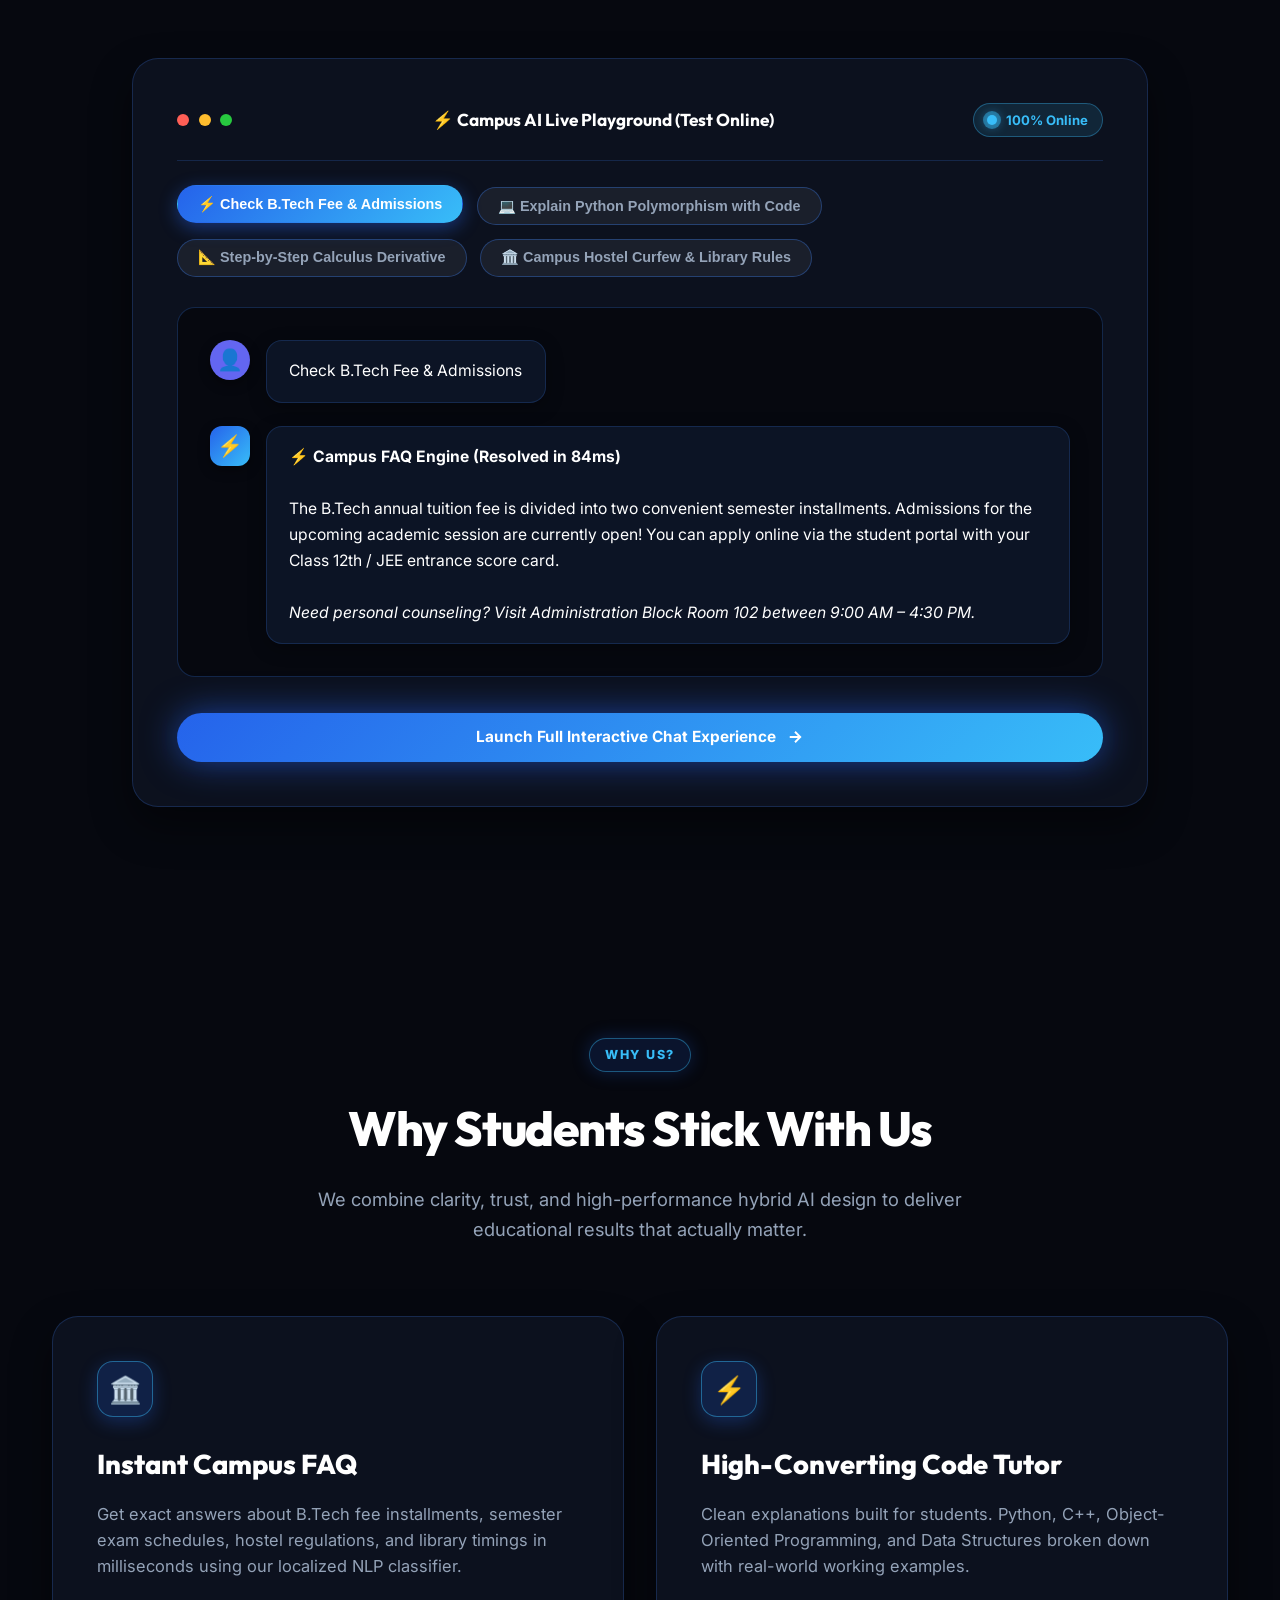
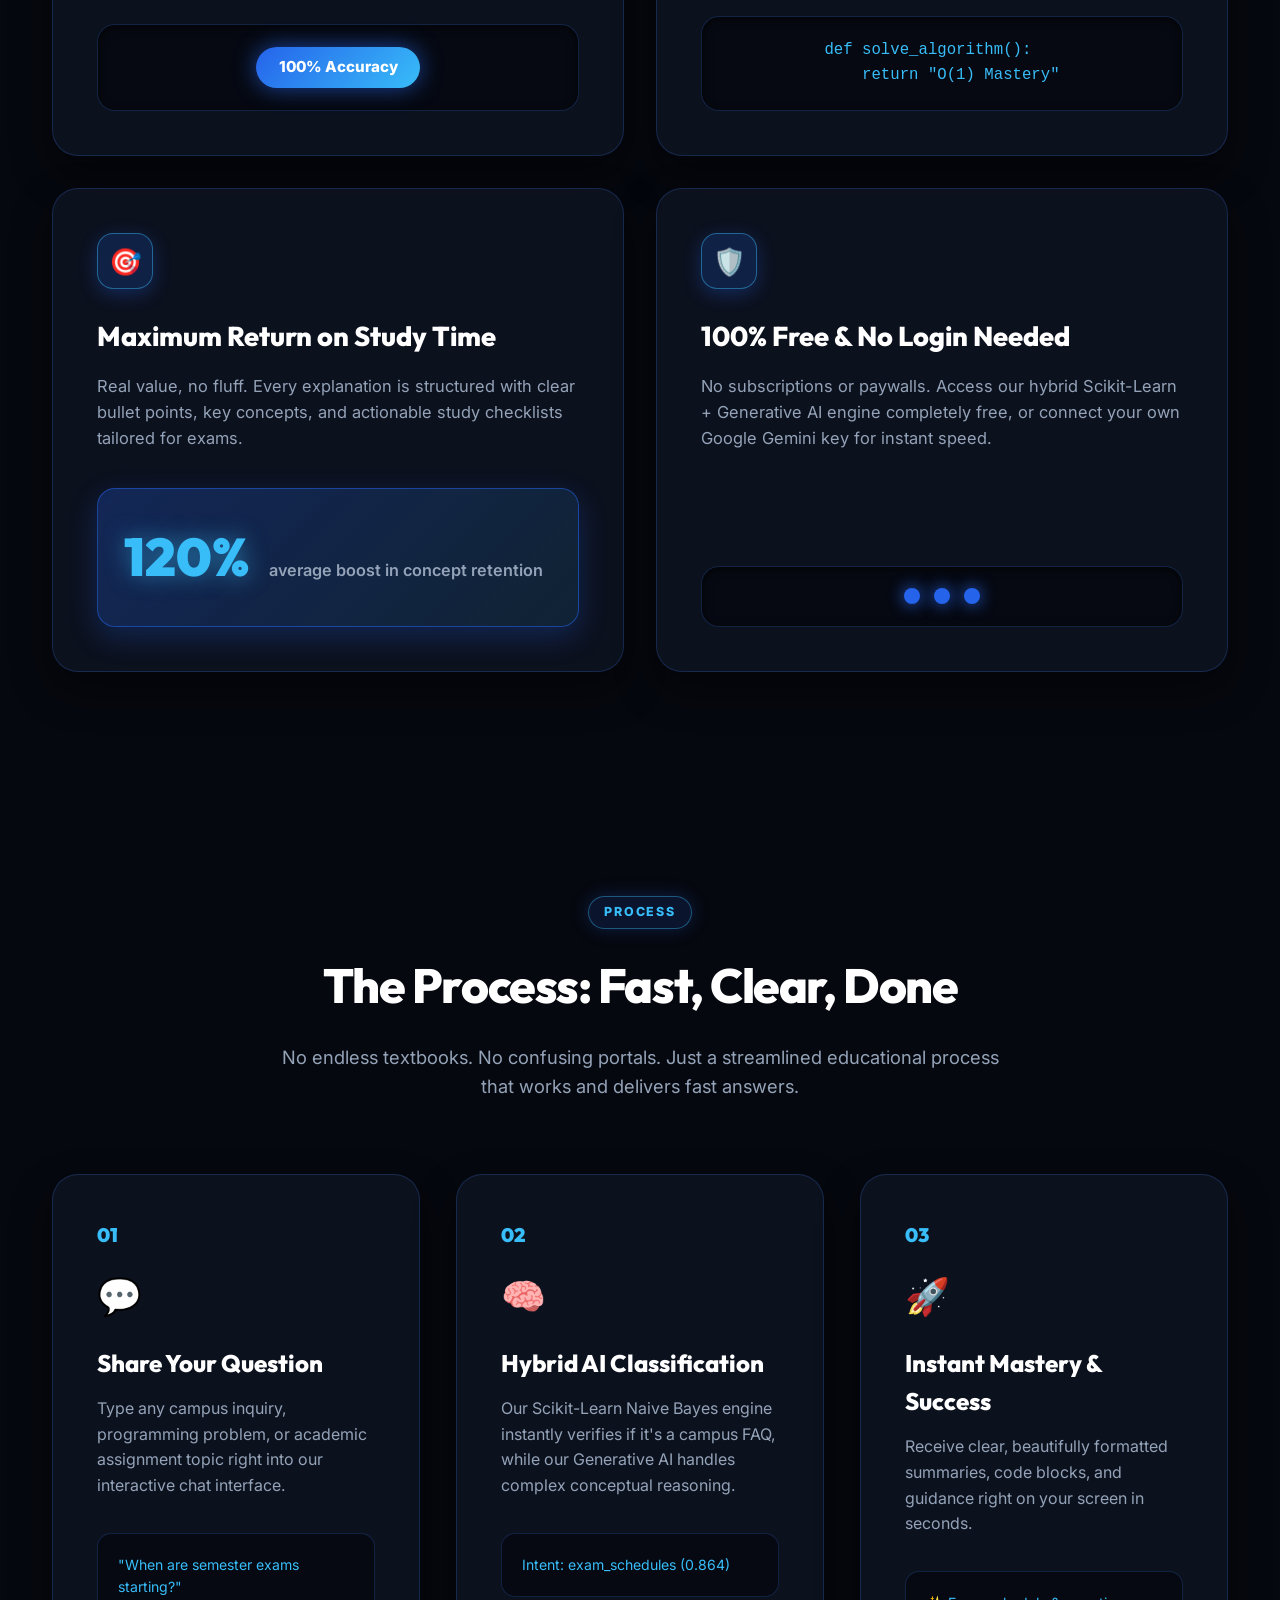
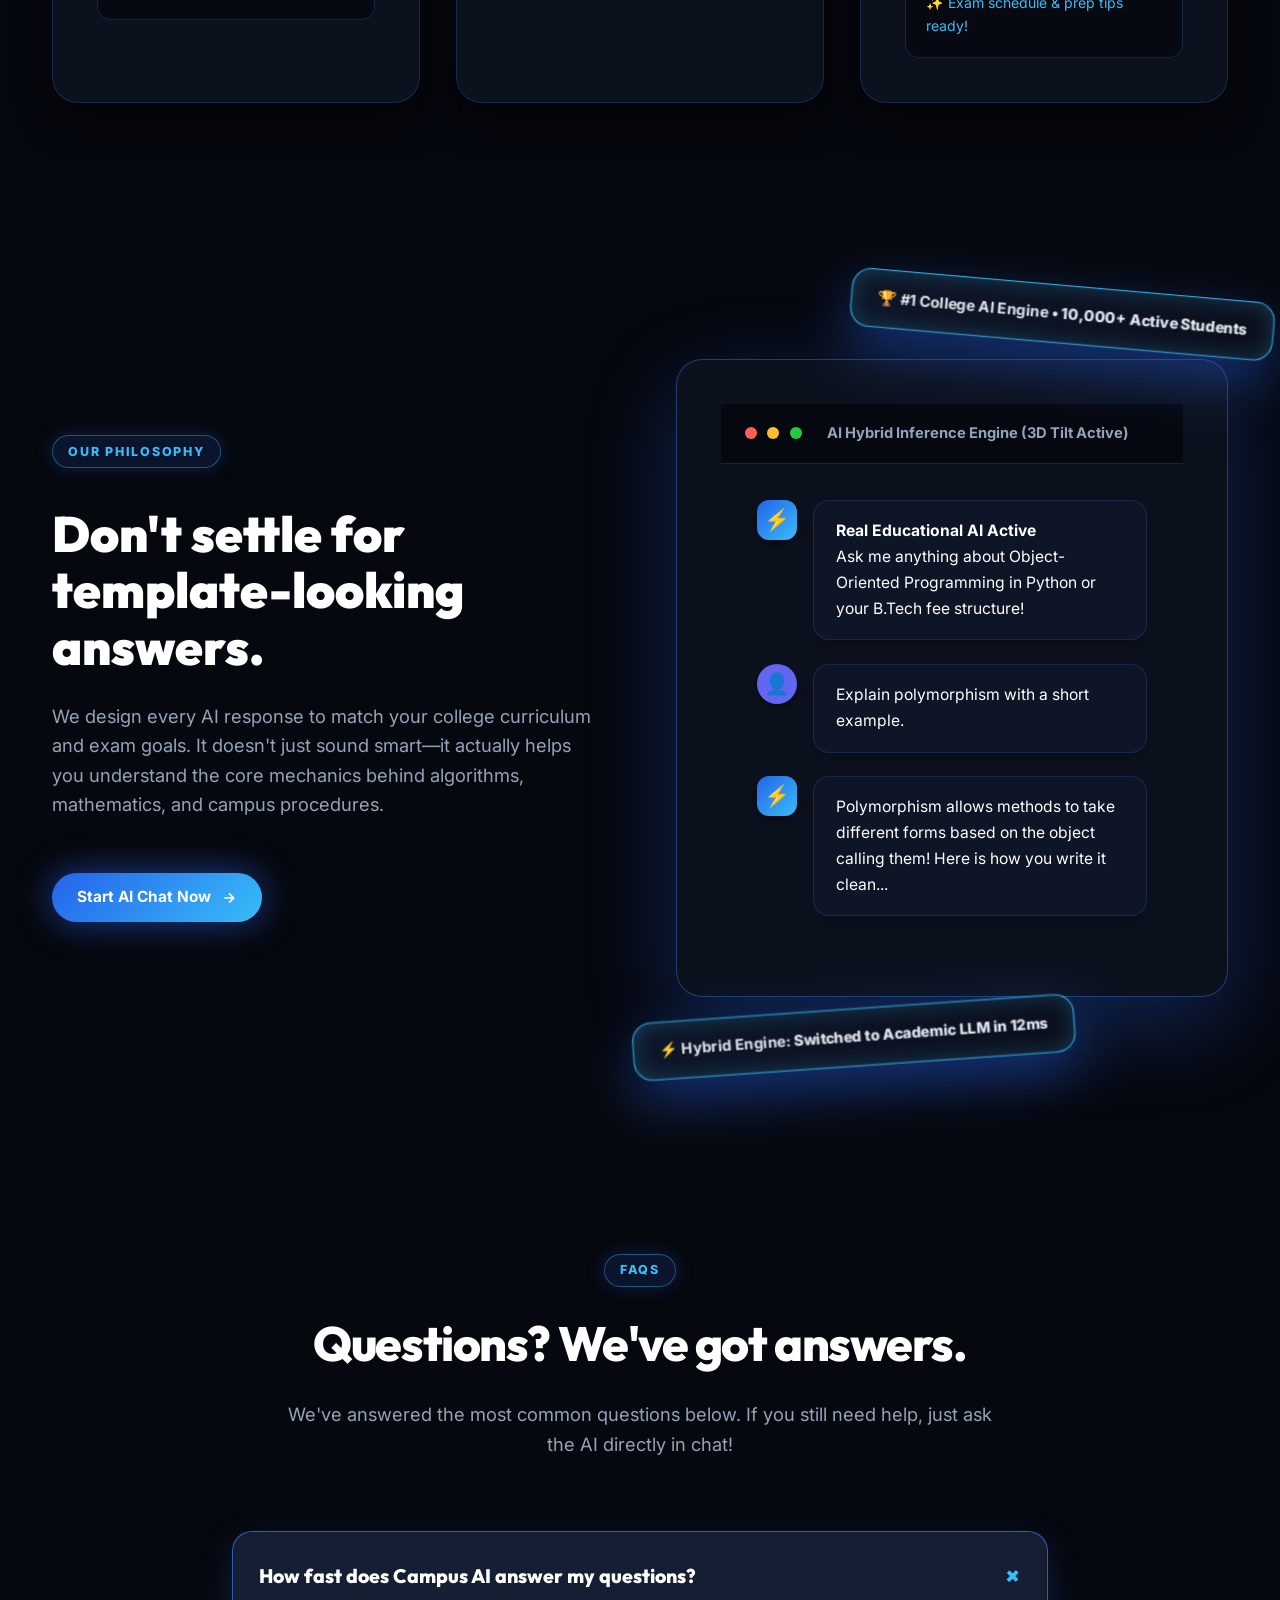
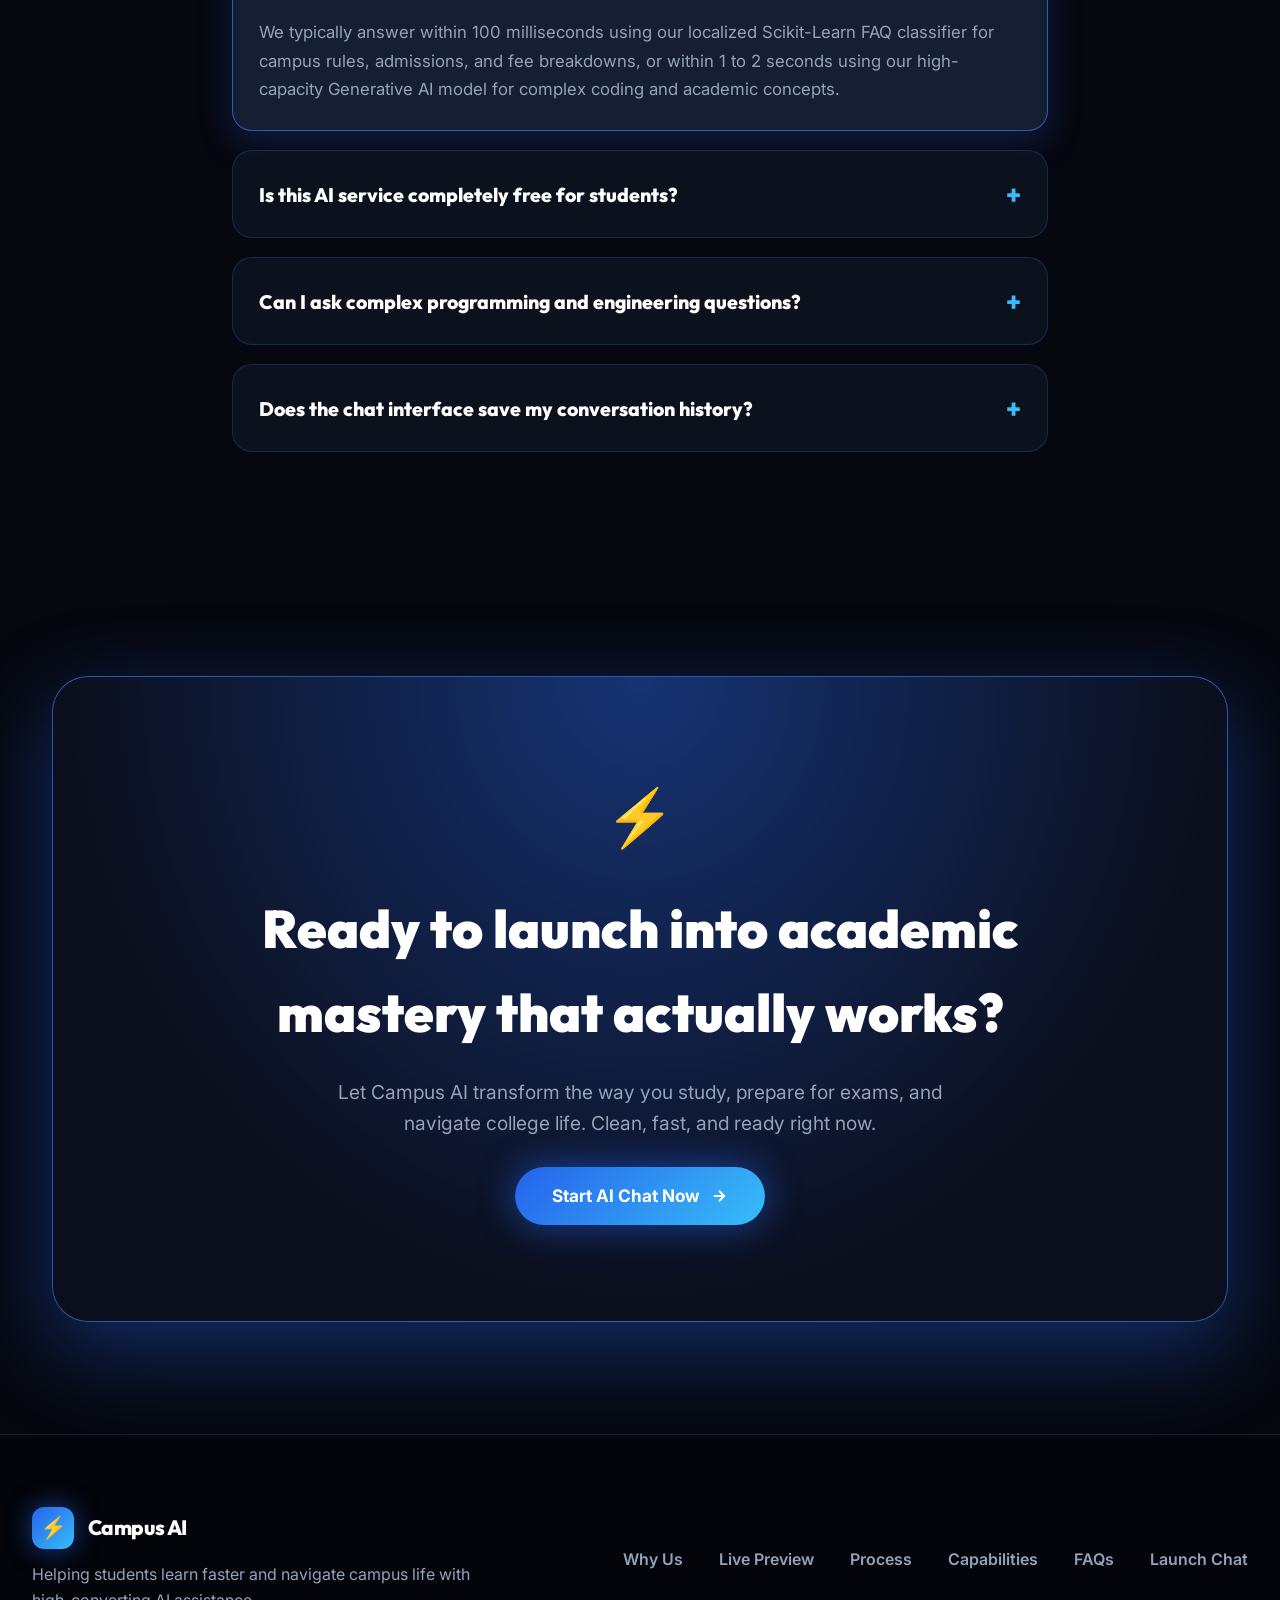
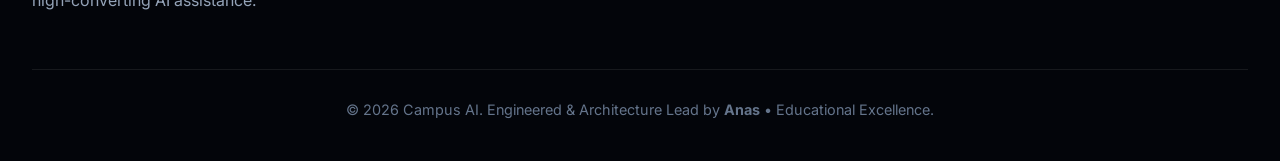
==== commit bb92ef89: "style: Remove trailing period from Score higher in hero heading (v13.1)" ====
--- a/templates/index.html
+++ b/templates/index.html
@@ -65,7 +65,7 @@
 
                 <h1 class="hero-title">
                     Learn faster.<br>
-                    <span class="gradient-text">Score higher.</span>
+                    <span class="gradient-text">Score higher</span>
                 </h1>
 
                 <p class="hero-subtitle">
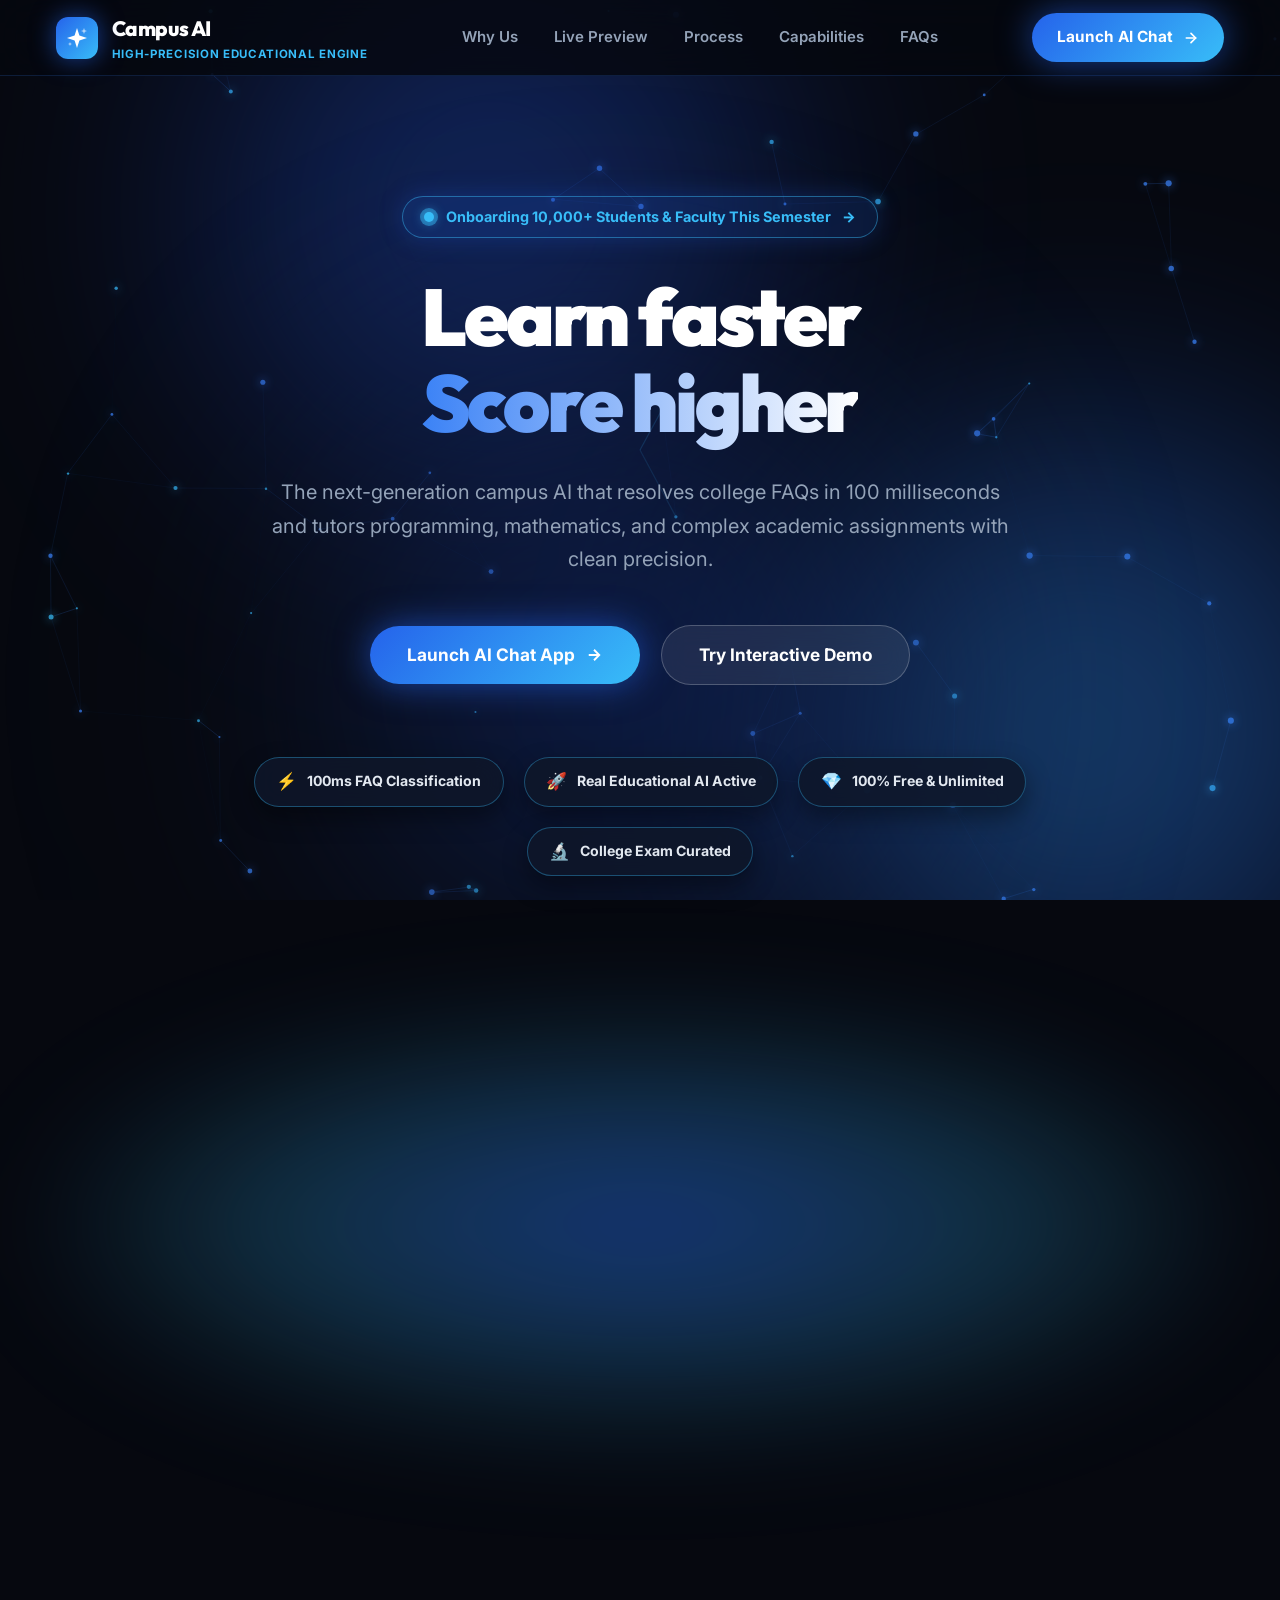
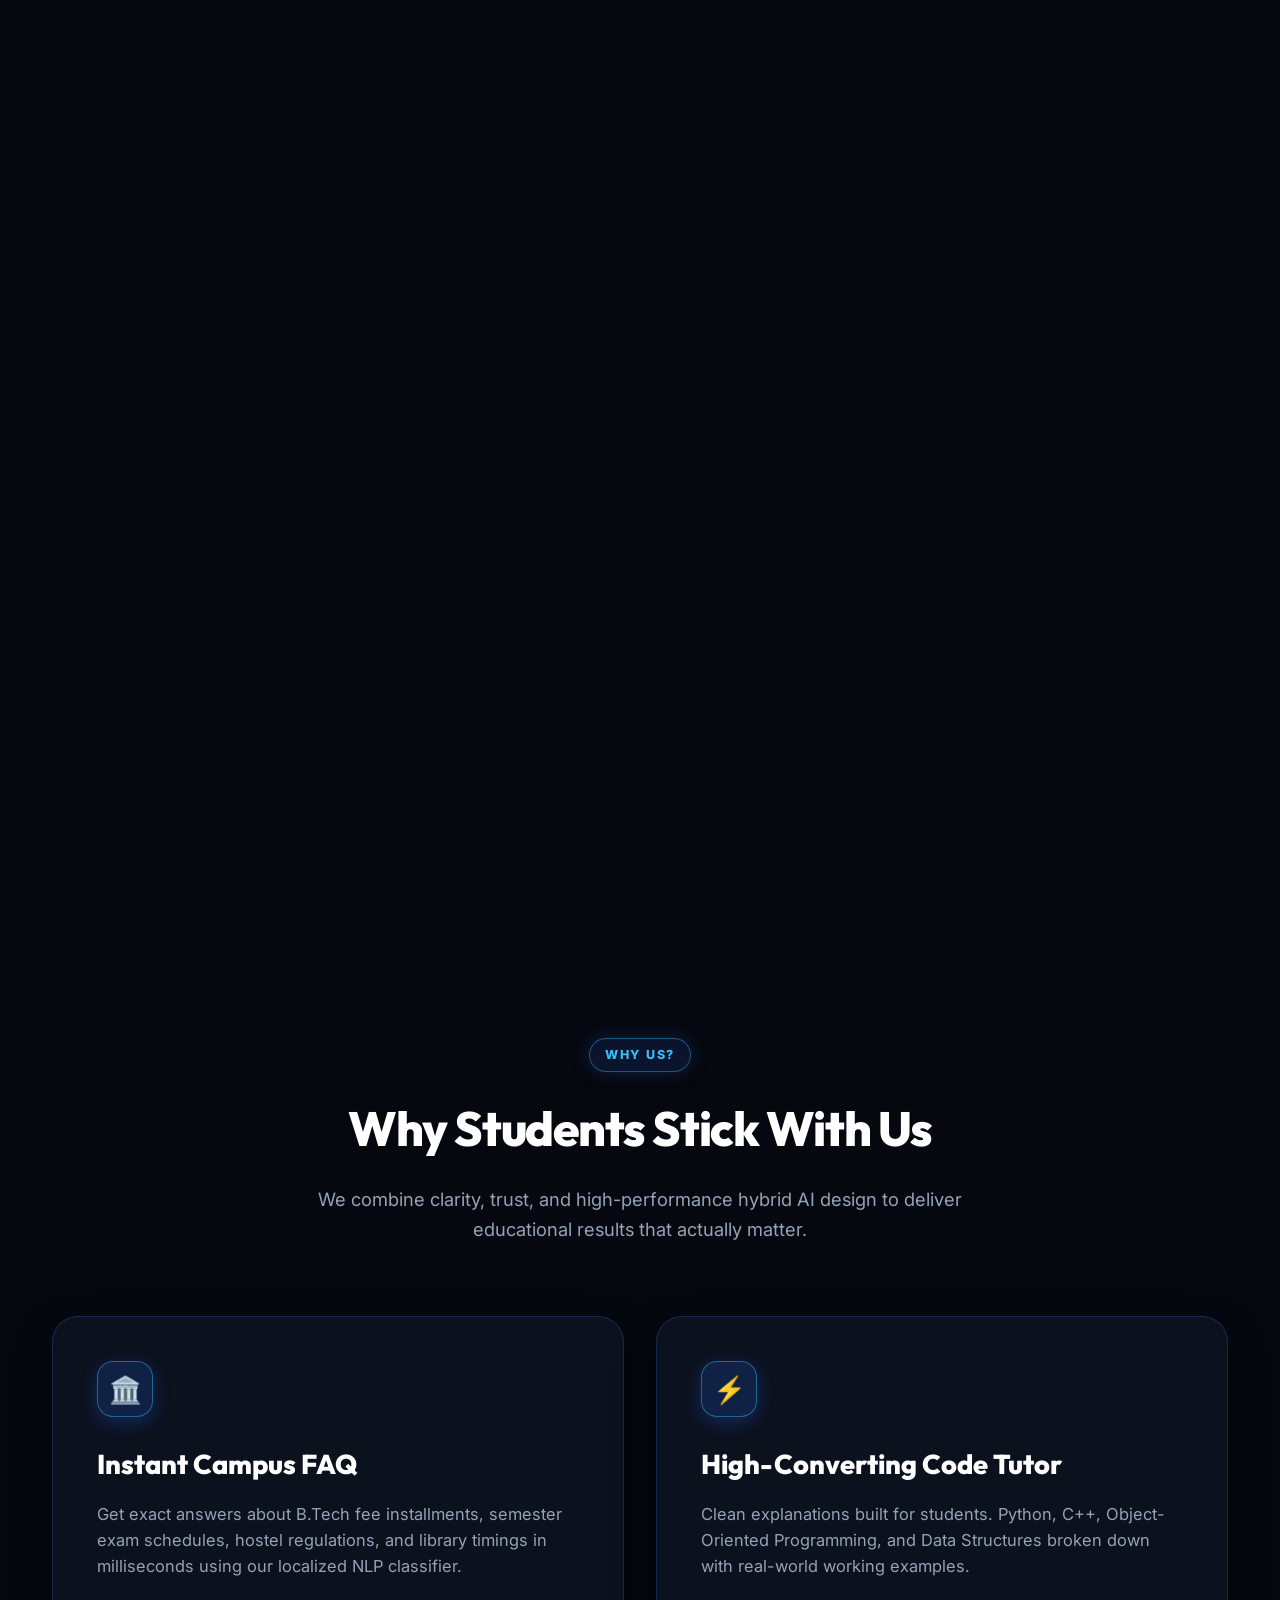
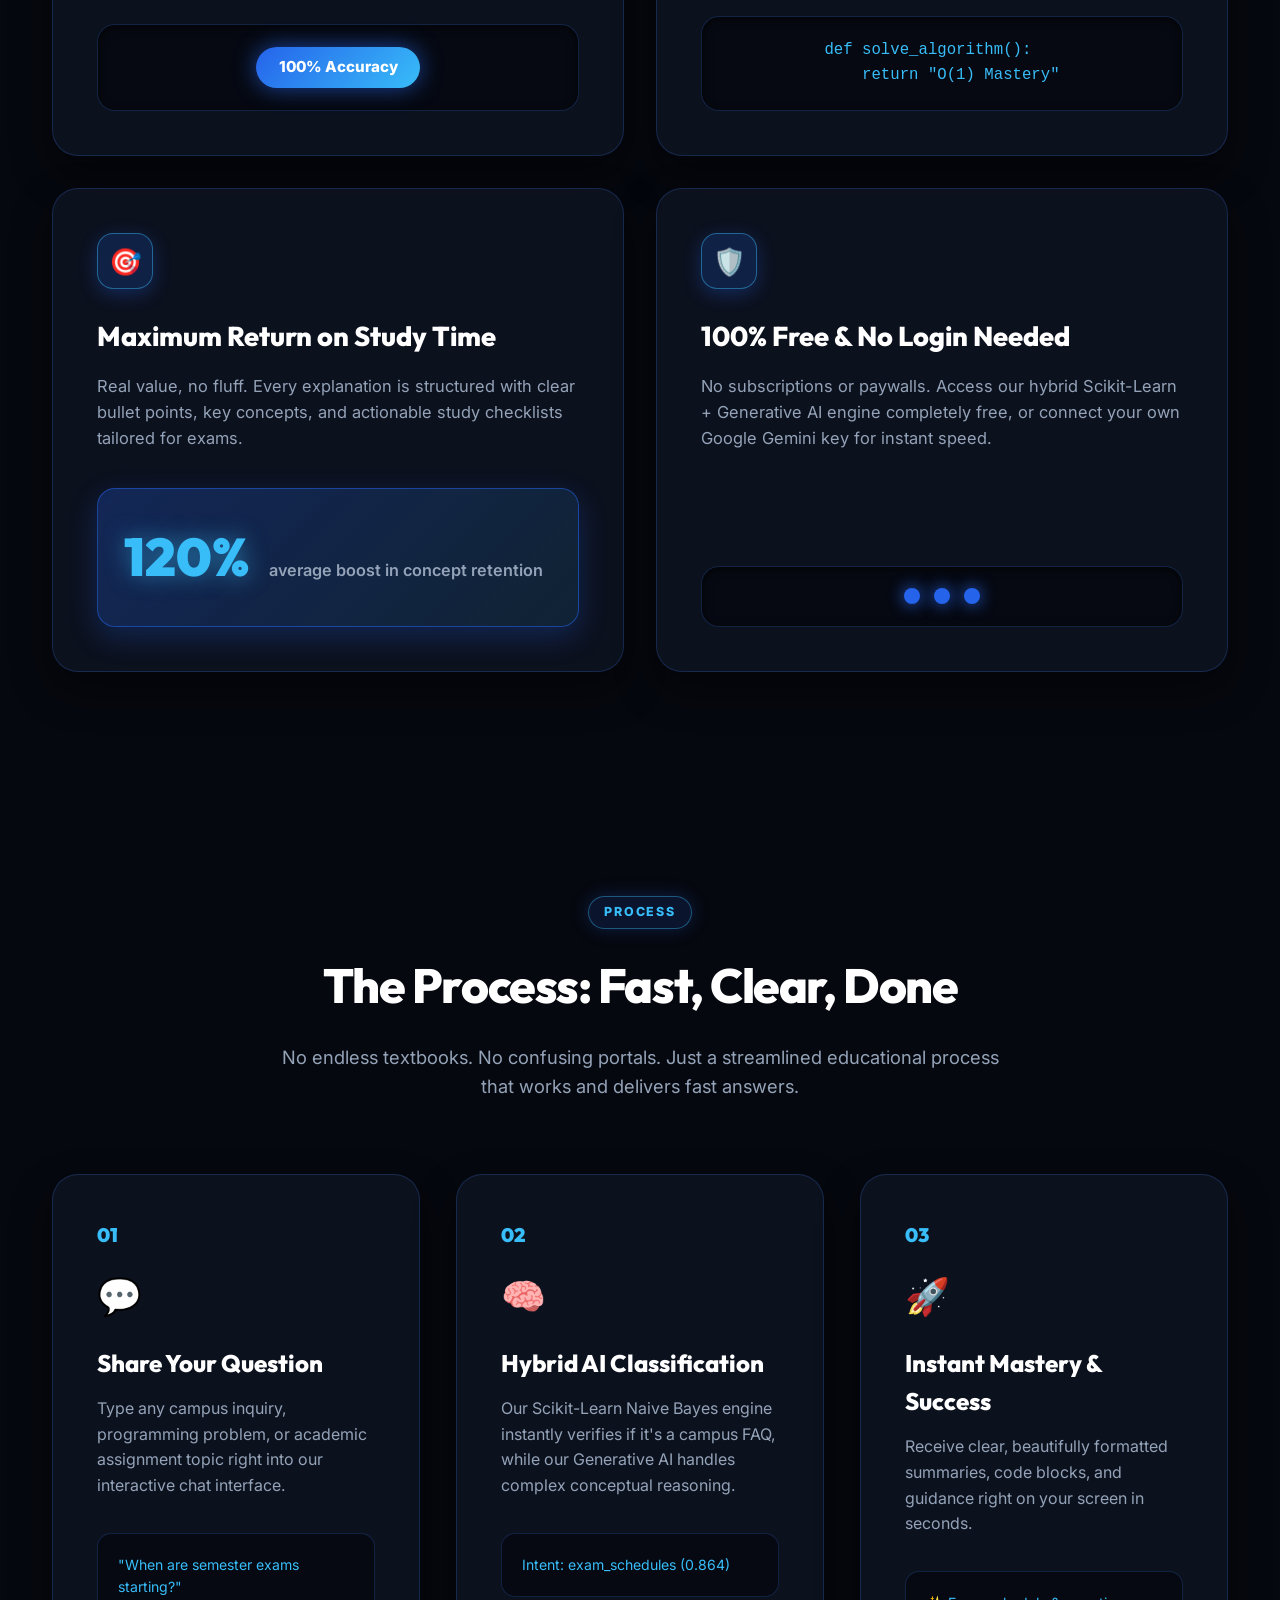
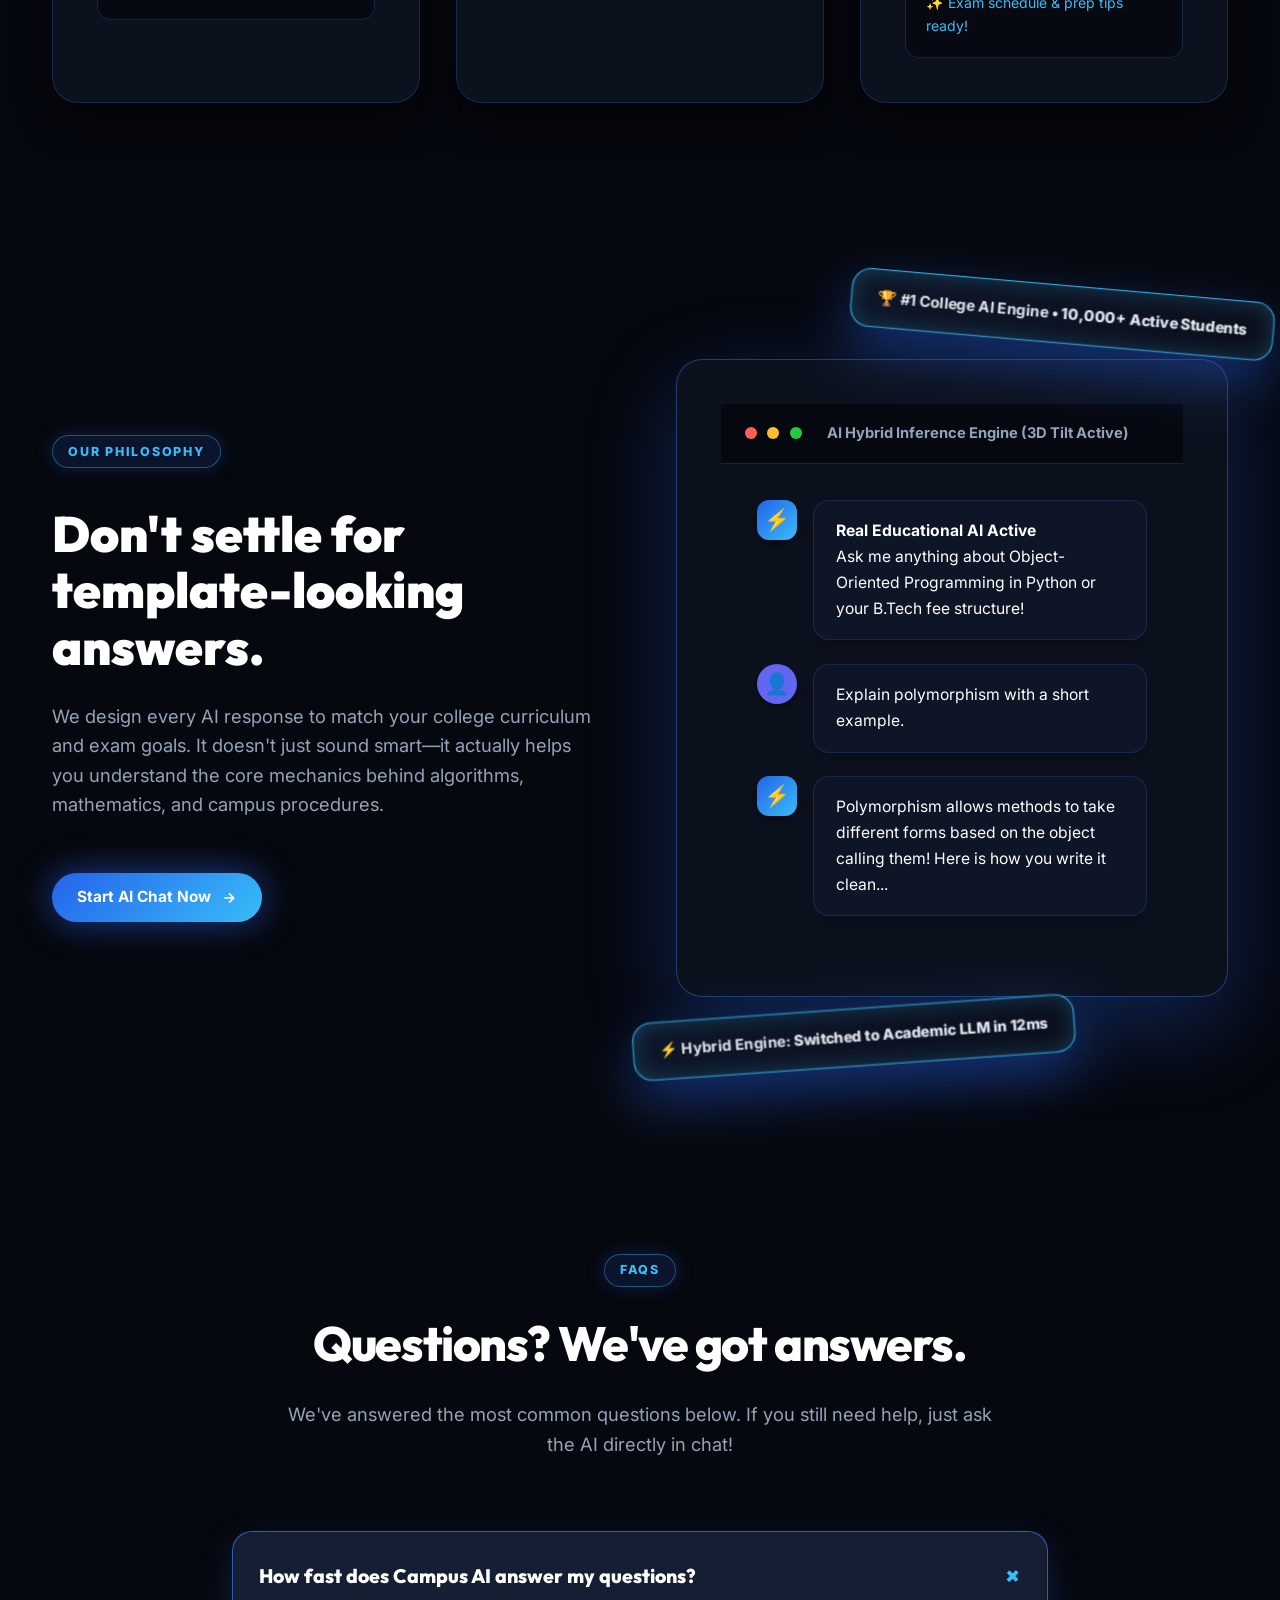
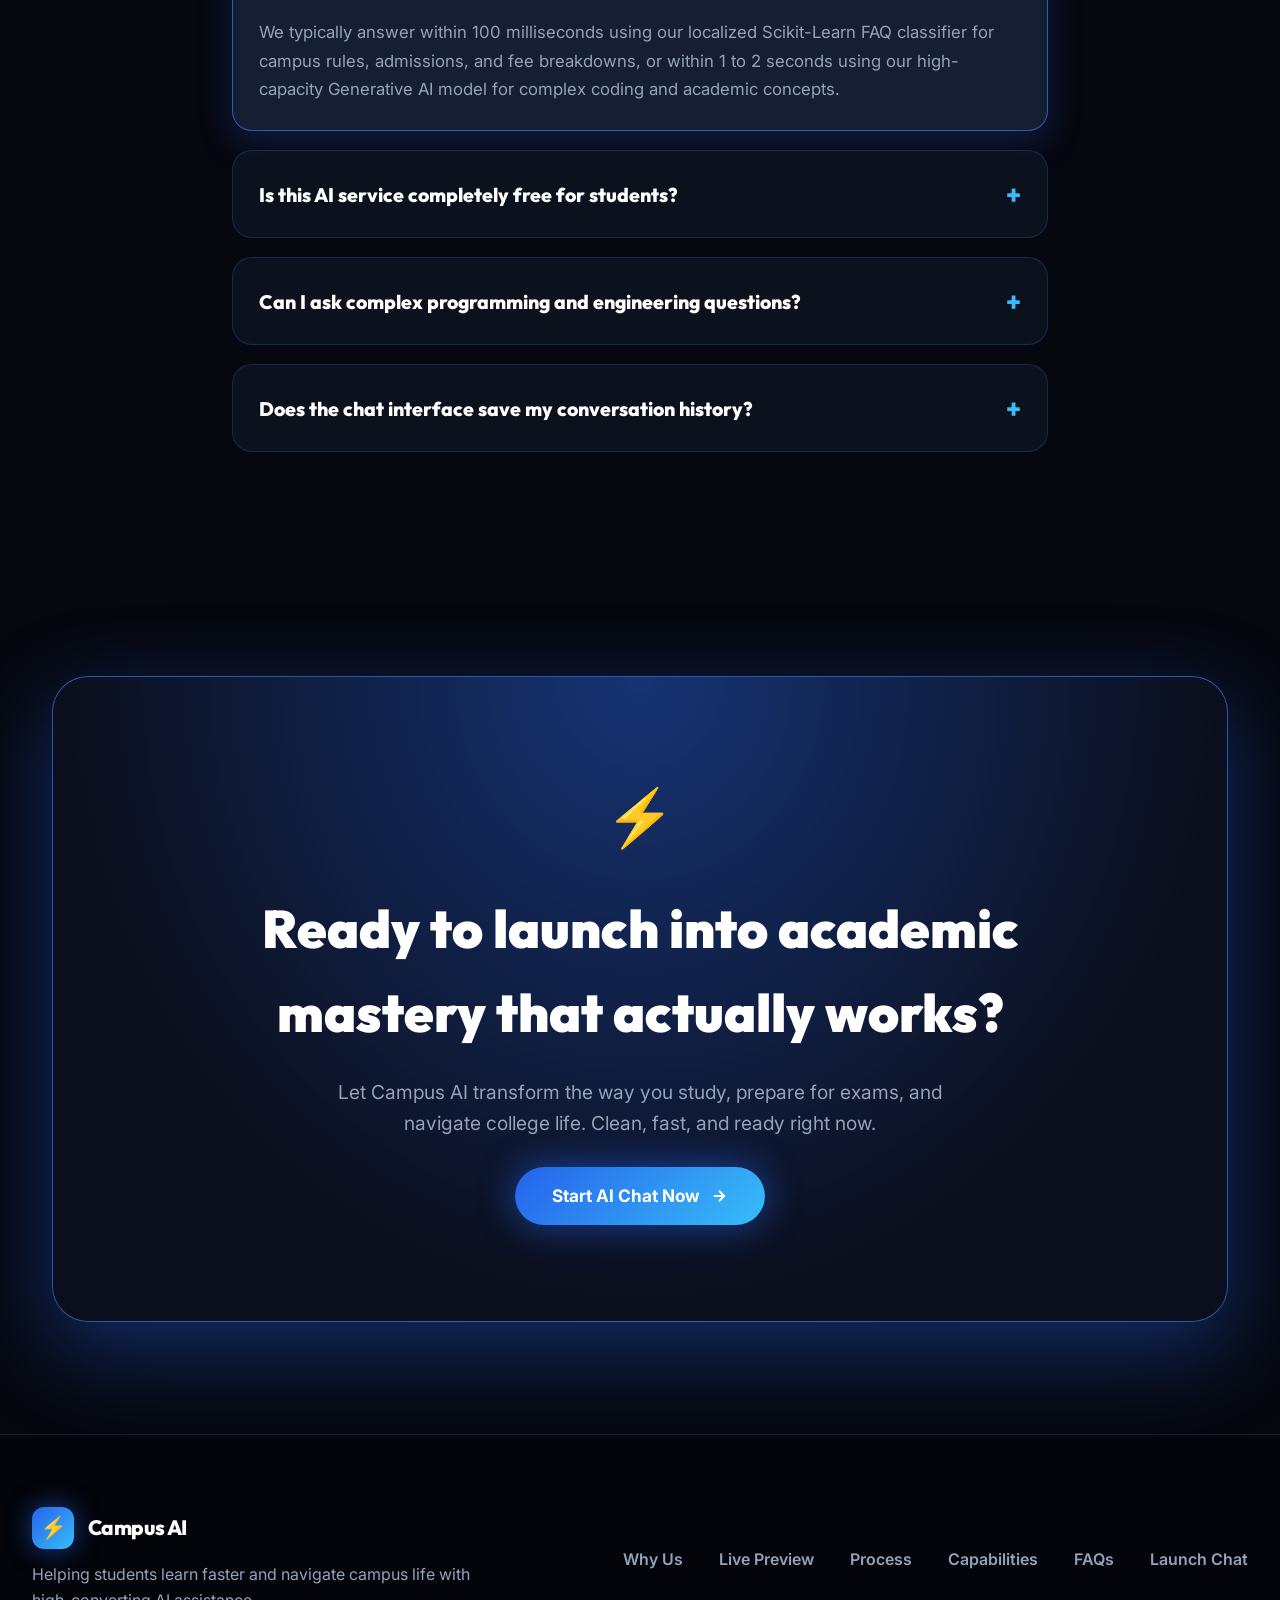
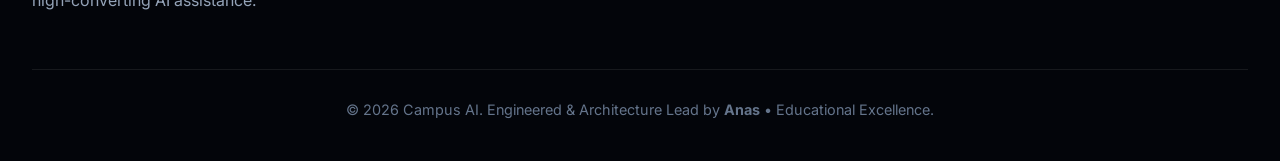
==== commit 2a29f236: "style: Remove period from Learn faster in hero heading (v13.2)" ====
--- a/templates/index.html
+++ b/templates/index.html
@@ -8,8 +8,8 @@
     <link rel="preconnect" href="https://fonts.googleapis.com">
     <link rel="preconnect" href="https://fonts.gstatic.com" crossorigin>
     <link href="https://fonts.googleapis.com/css2?family=Inter:wght@300;400;500;600;700&family=Outfit:wght@400;500;600;700;800;900&display=swap" rel="stylesheet">
-    <!-- Cache-Busted Landing Page CSS v13.0 (Multi-Device Responsive Optimization) -->
-    <link rel="stylesheet" href="/static/css/landing.css?v=13.0">
+    <!-- Cache-Busted Landing Page CSS v13.2 (Clean Hero Heading Without Periods) -->
+    <link rel="stylesheet" href="/static/css/landing.css?v=13.2">
 </head>
 <body>
     <!-- 1. Interactive 3D Neural Network Canvas Background -->
@@ -64,7 +64,7 @@
                 </div>
 
                 <h1 class="hero-title">
-                    Learn faster.<br>
+                    Learn faster<br>
                     <span class="gradient-text">Score higher</span>
                 </h1>
 
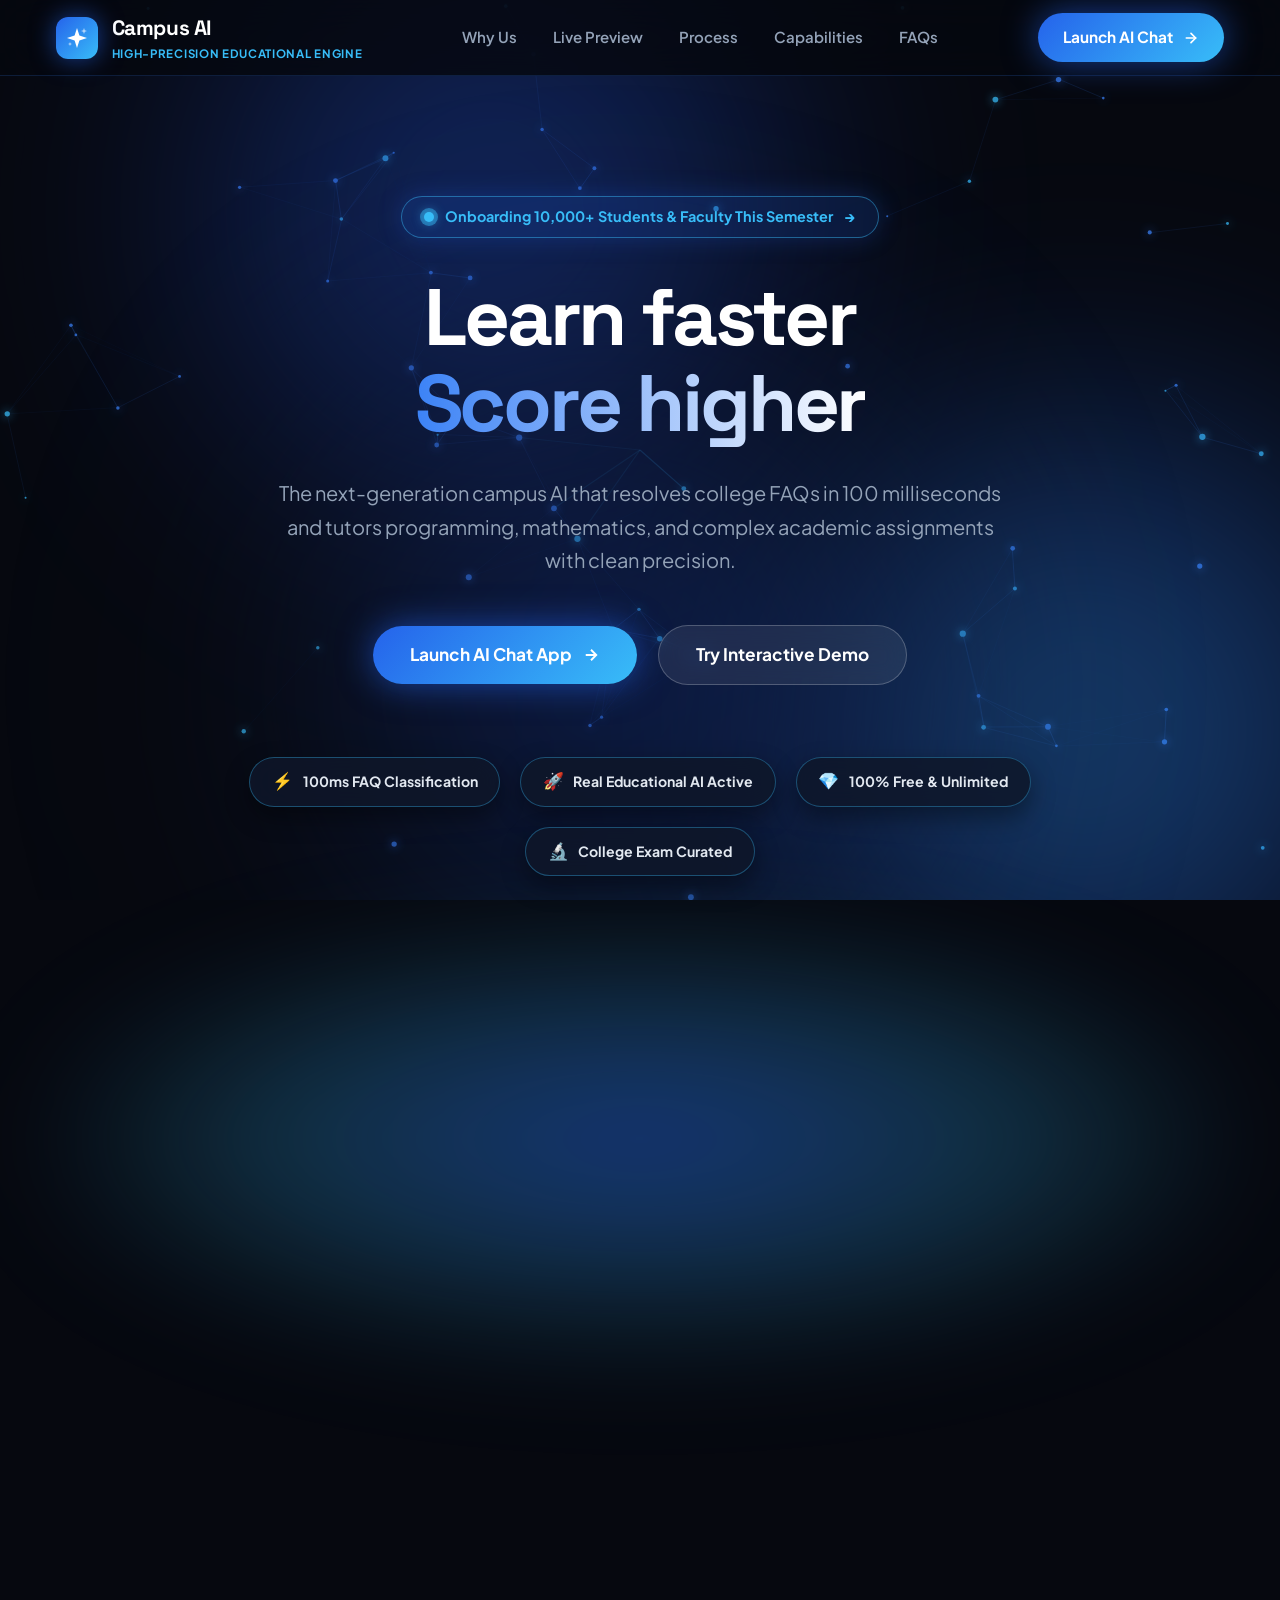
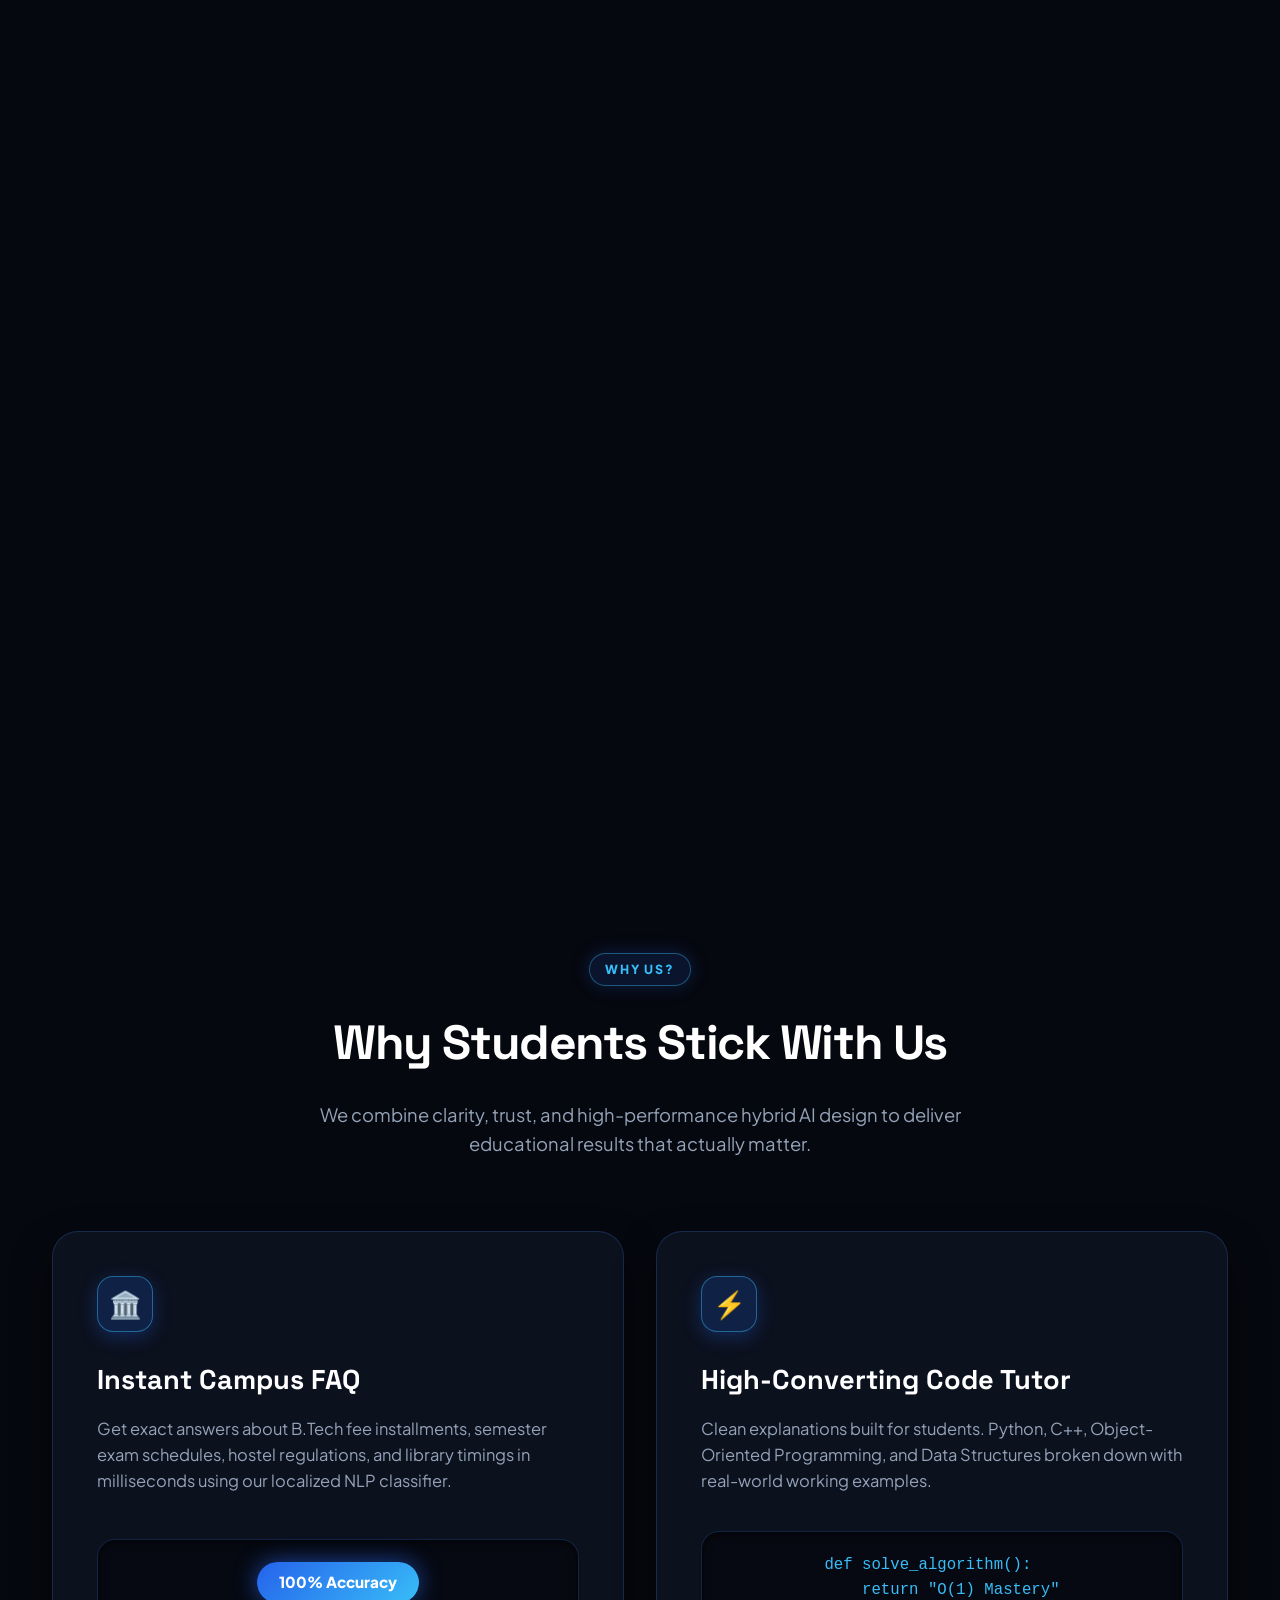
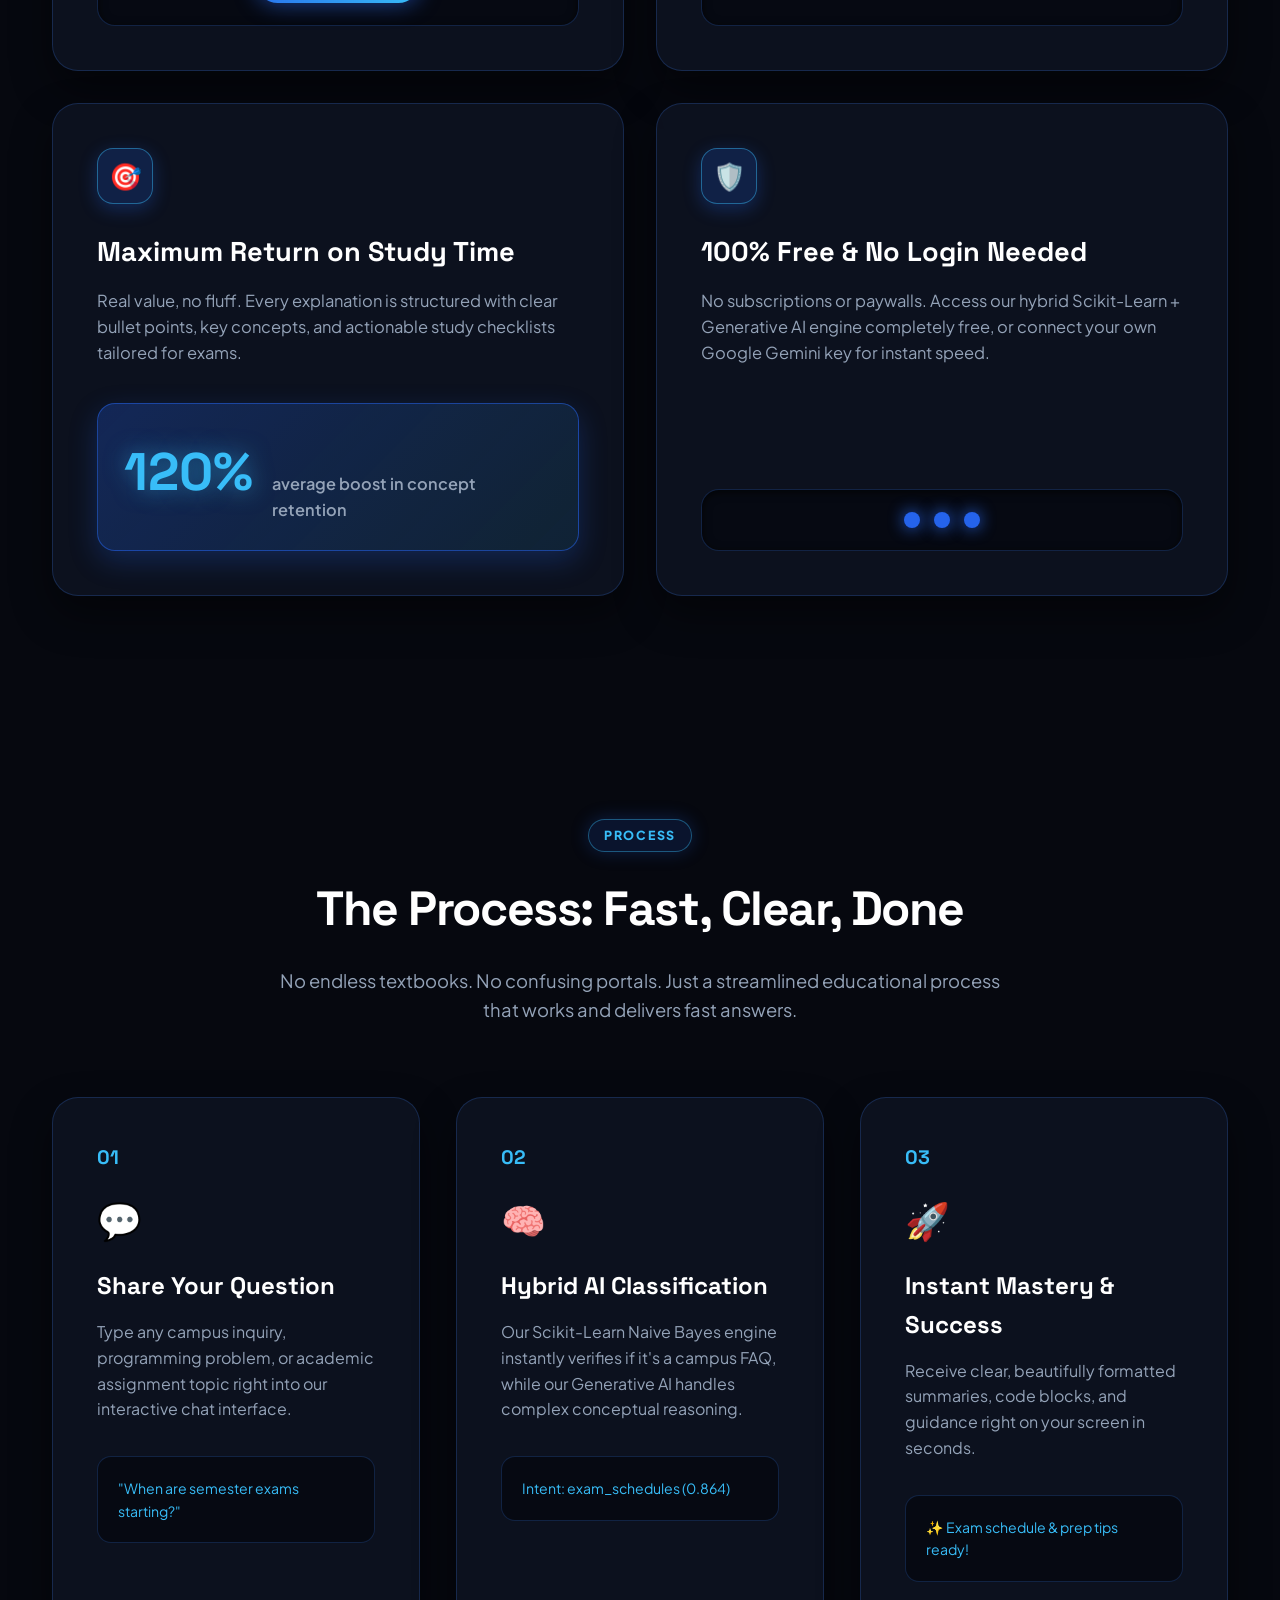
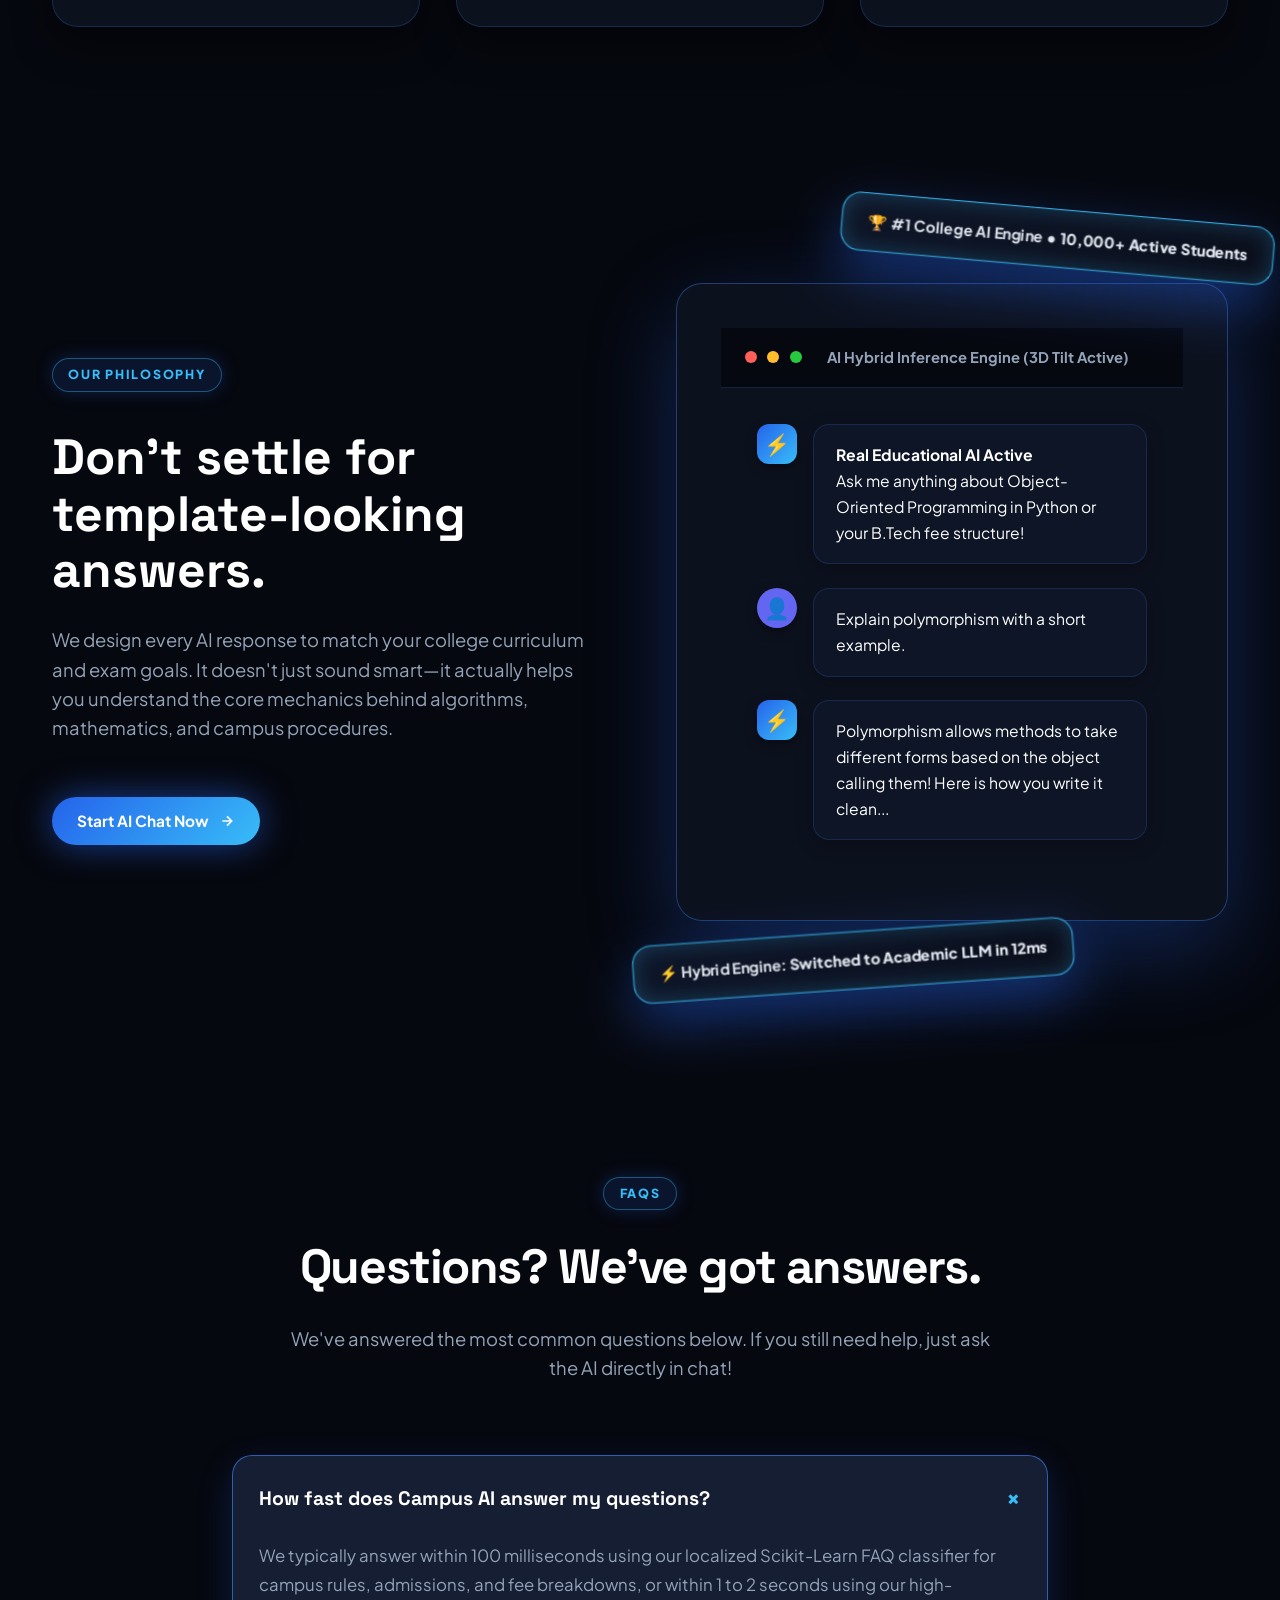
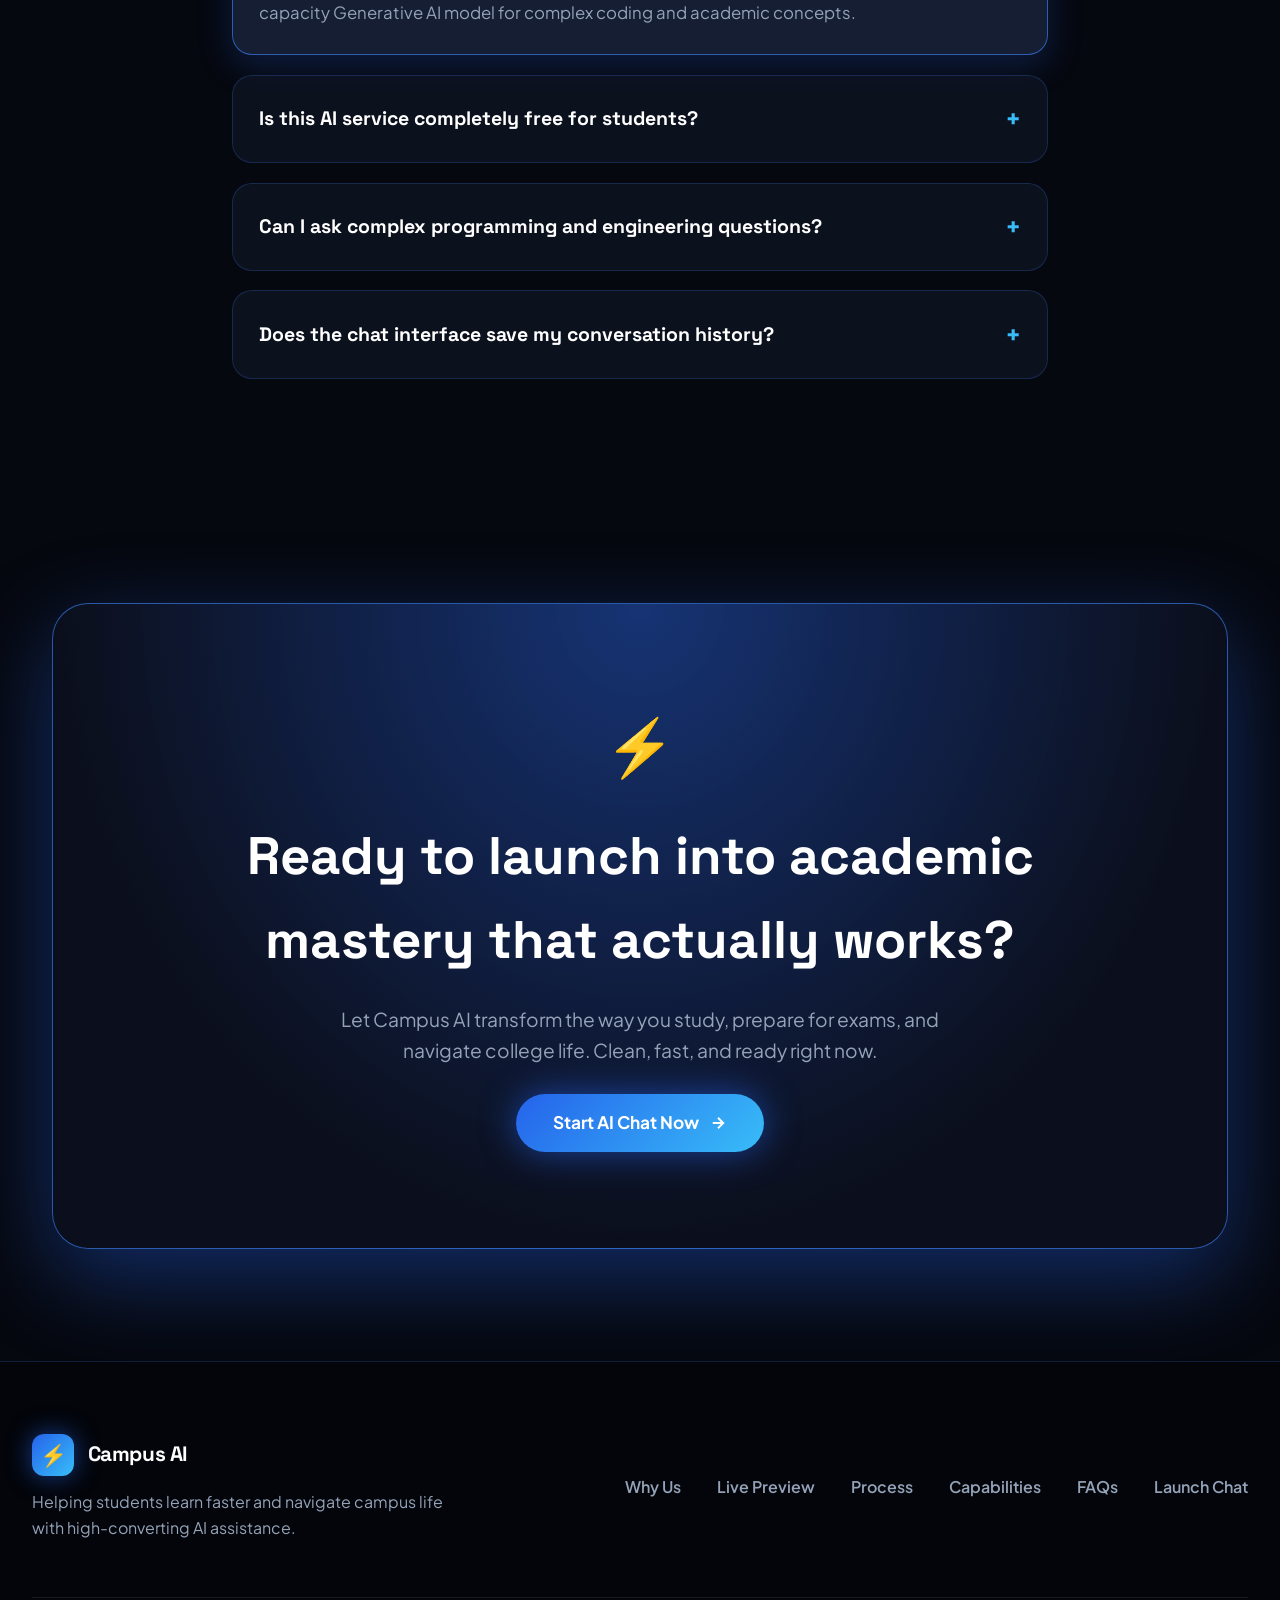
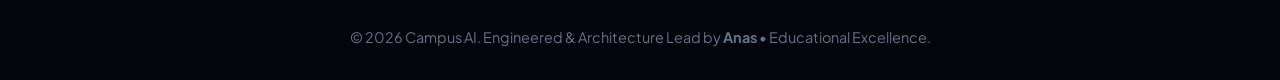
==== commit bdf5eb4a: "style: Upgrade to ultra-stylish Space Grotesk, Plus Jakarta Sans, and Fira Code fonts across all pag" ====
--- a/templates/index.html
+++ b/templates/index.html
@@ -4,12 +4,12 @@
     <meta charset="UTF-8">
     <meta name="viewport" content="width=device-width, initial-scale=1.0">
     <title>Campus AI – Clean & Aesthetic Educational Assistant</title>
-    <!-- Google Fonts: Outfit and Inter -->
+    <!-- Google Fonts: Space Grotesk, Plus Jakarta Sans, and Fira Code -->
     <link rel="preconnect" href="https://fonts.googleapis.com">
     <link rel="preconnect" href="https://fonts.gstatic.com" crossorigin>
-    <link href="https://fonts.googleapis.com/css2?family=Inter:wght@300;400;500;600;700&family=Outfit:wght@400;500;600;700;800;900&display=swap" rel="stylesheet">
-    <!-- Cache-Busted Landing Page CSS v13.2 (Clean Hero Heading Without Periods) -->
-    <link rel="stylesheet" href="/static/css/landing.css?v=13.2">
+    <link href="https://fonts.googleapis.com/css2?family=Fira+Code:wght@400;500&family=Plus+Jakarta+Sans:ital,wght@0,300;0,400;0,500;0,600;0,700;0,800;1,400&family=Space+Grotesk:wght@500;600;700&display=swap" rel="stylesheet">
+    <!-- Cache-Busted Landing Page CSS v14.0 (Ultra-Stylish Typography Engine by Anas) -->
+    <link rel="stylesheet" href="/static/css/landing.css?v=14.0">
 </head>
 <body>
     <!-- 1. Interactive 3D Neural Network Canvas Background -->
--- a/static/css/landing.css
+++ b/static/css/landing.css
@@ -19,8 +19,9 @@
     --text-muted: #94A3B8;
     --text-subtle: #64748B;
     
-    --font-heading: 'Outfit', sans-serif;
-    --font-body: 'Inter', sans-serif;
+    --font-heading: 'Space Grotesk', 'Plus Jakarta Sans', sans-serif;
+    --font-body: 'Plus Jakarta Sans', -apple-system, sans-serif;
+    --font-mono: 'Fira Code', monospace;
 }
 
 * {
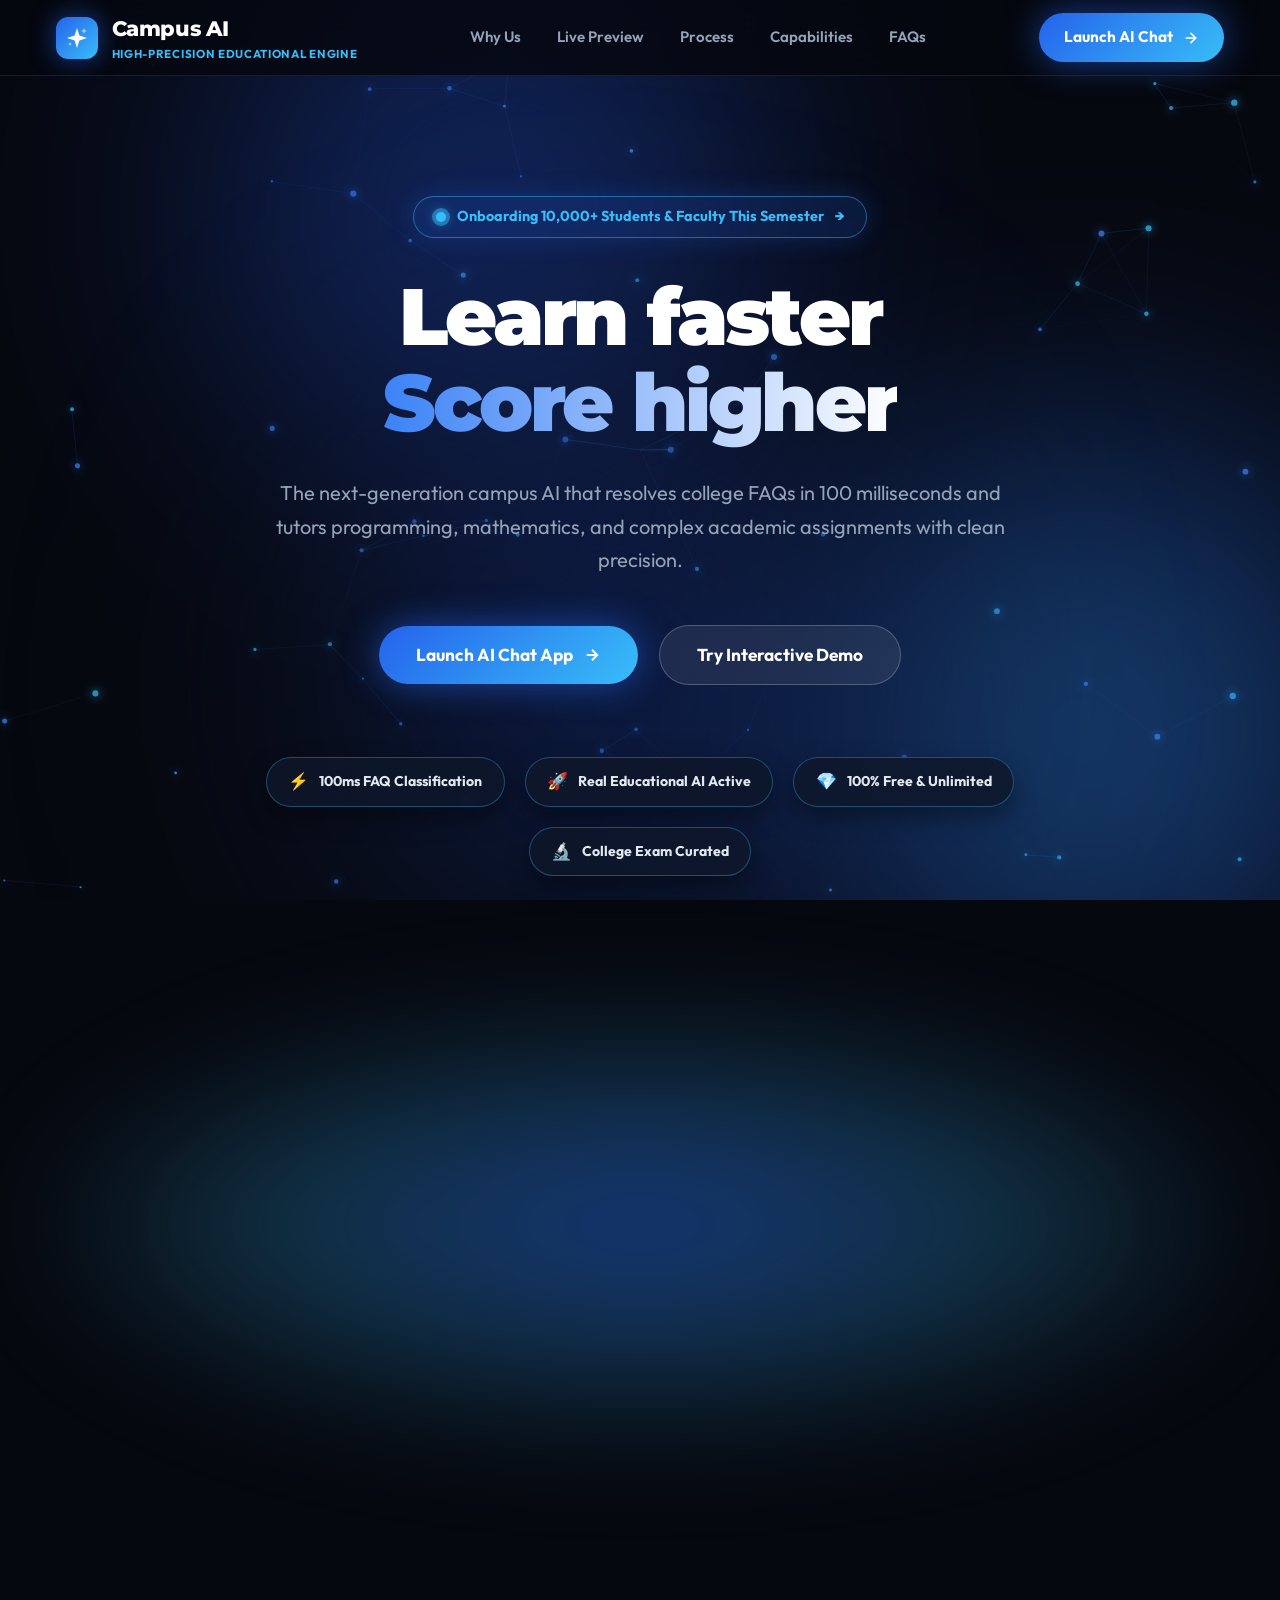
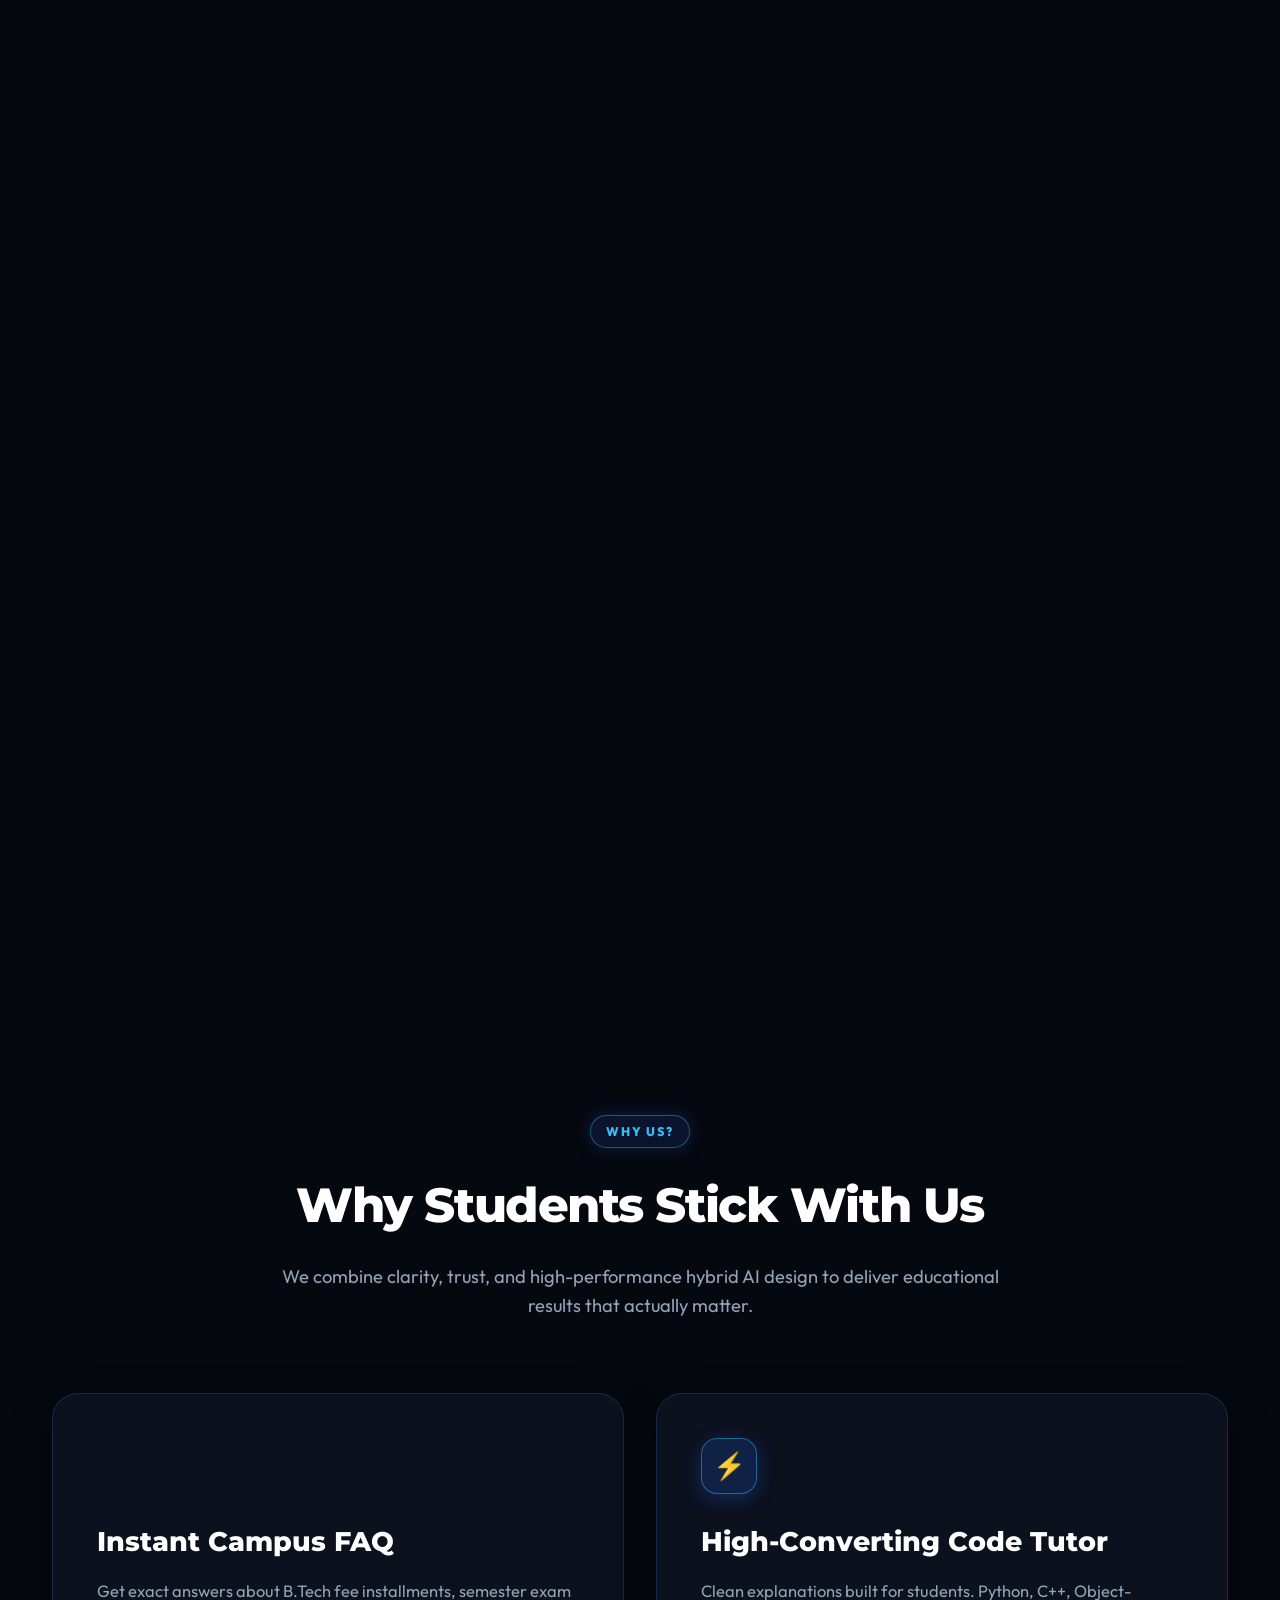
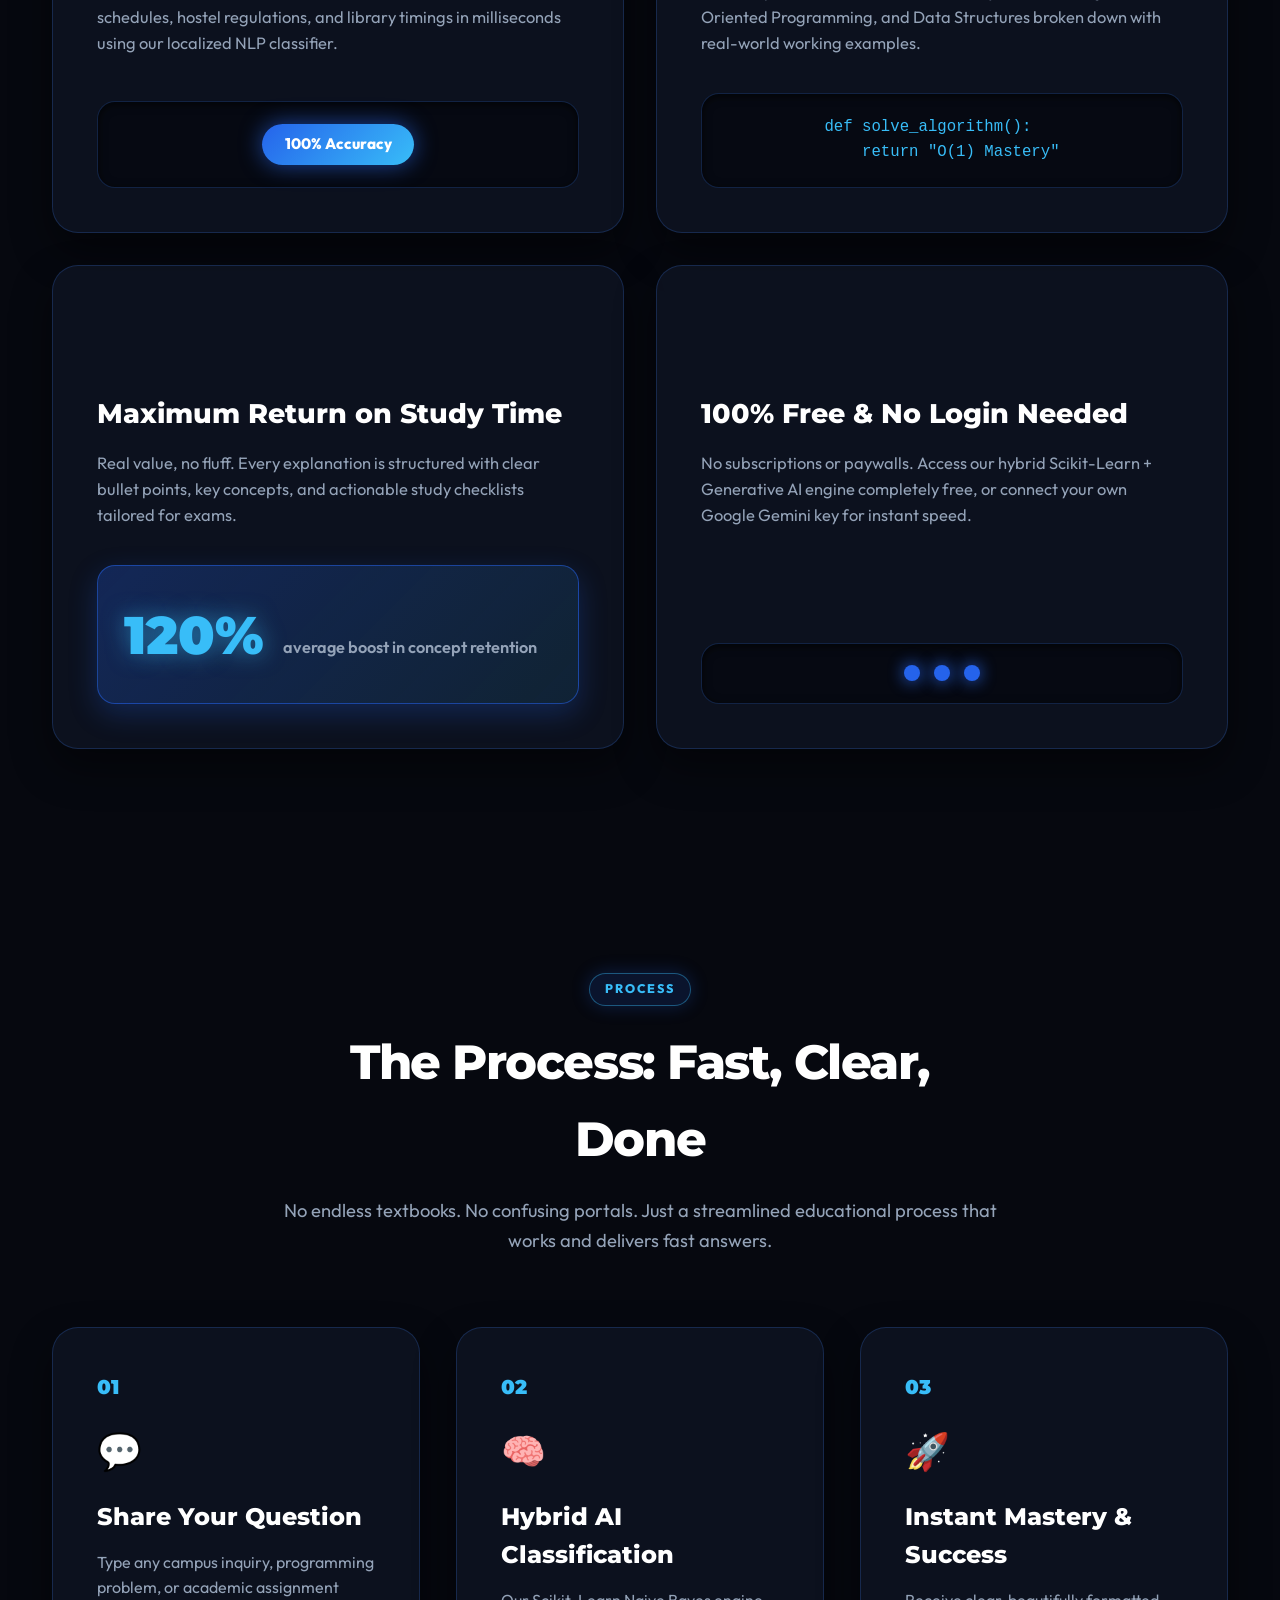
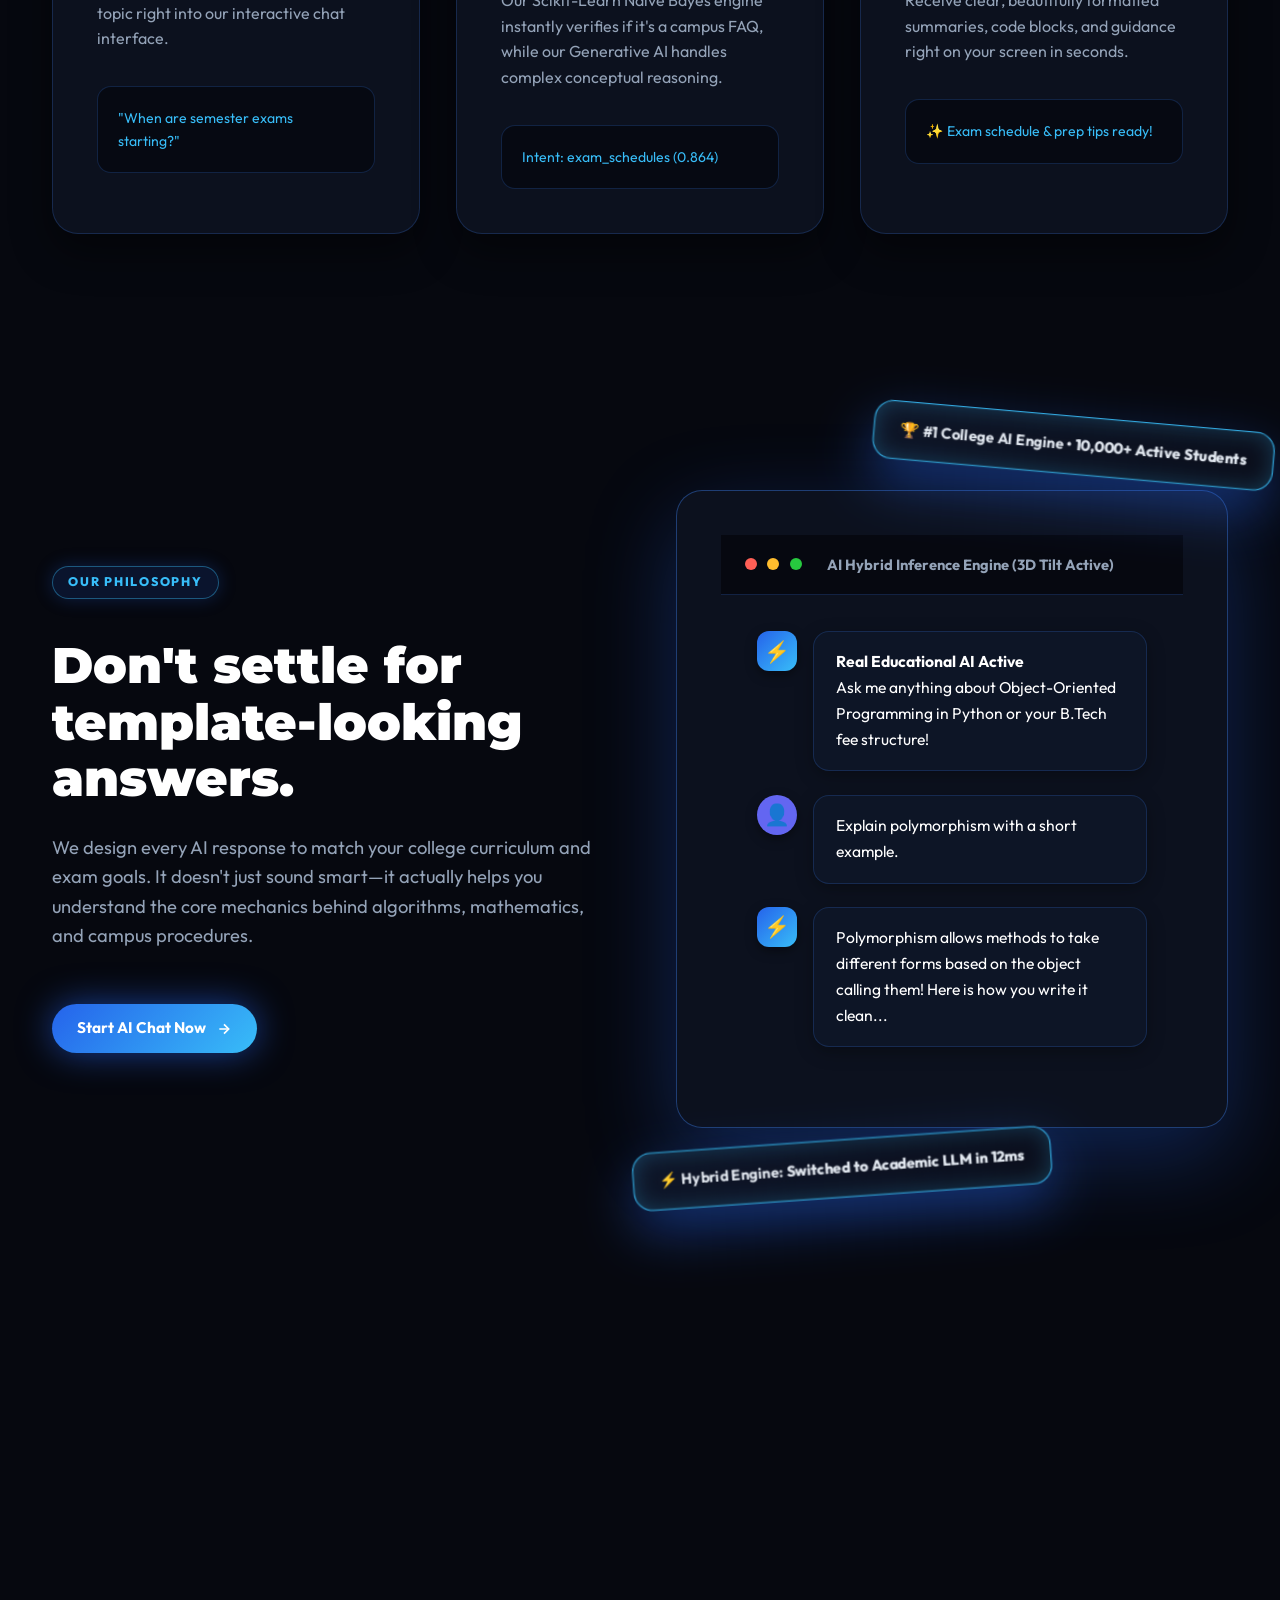
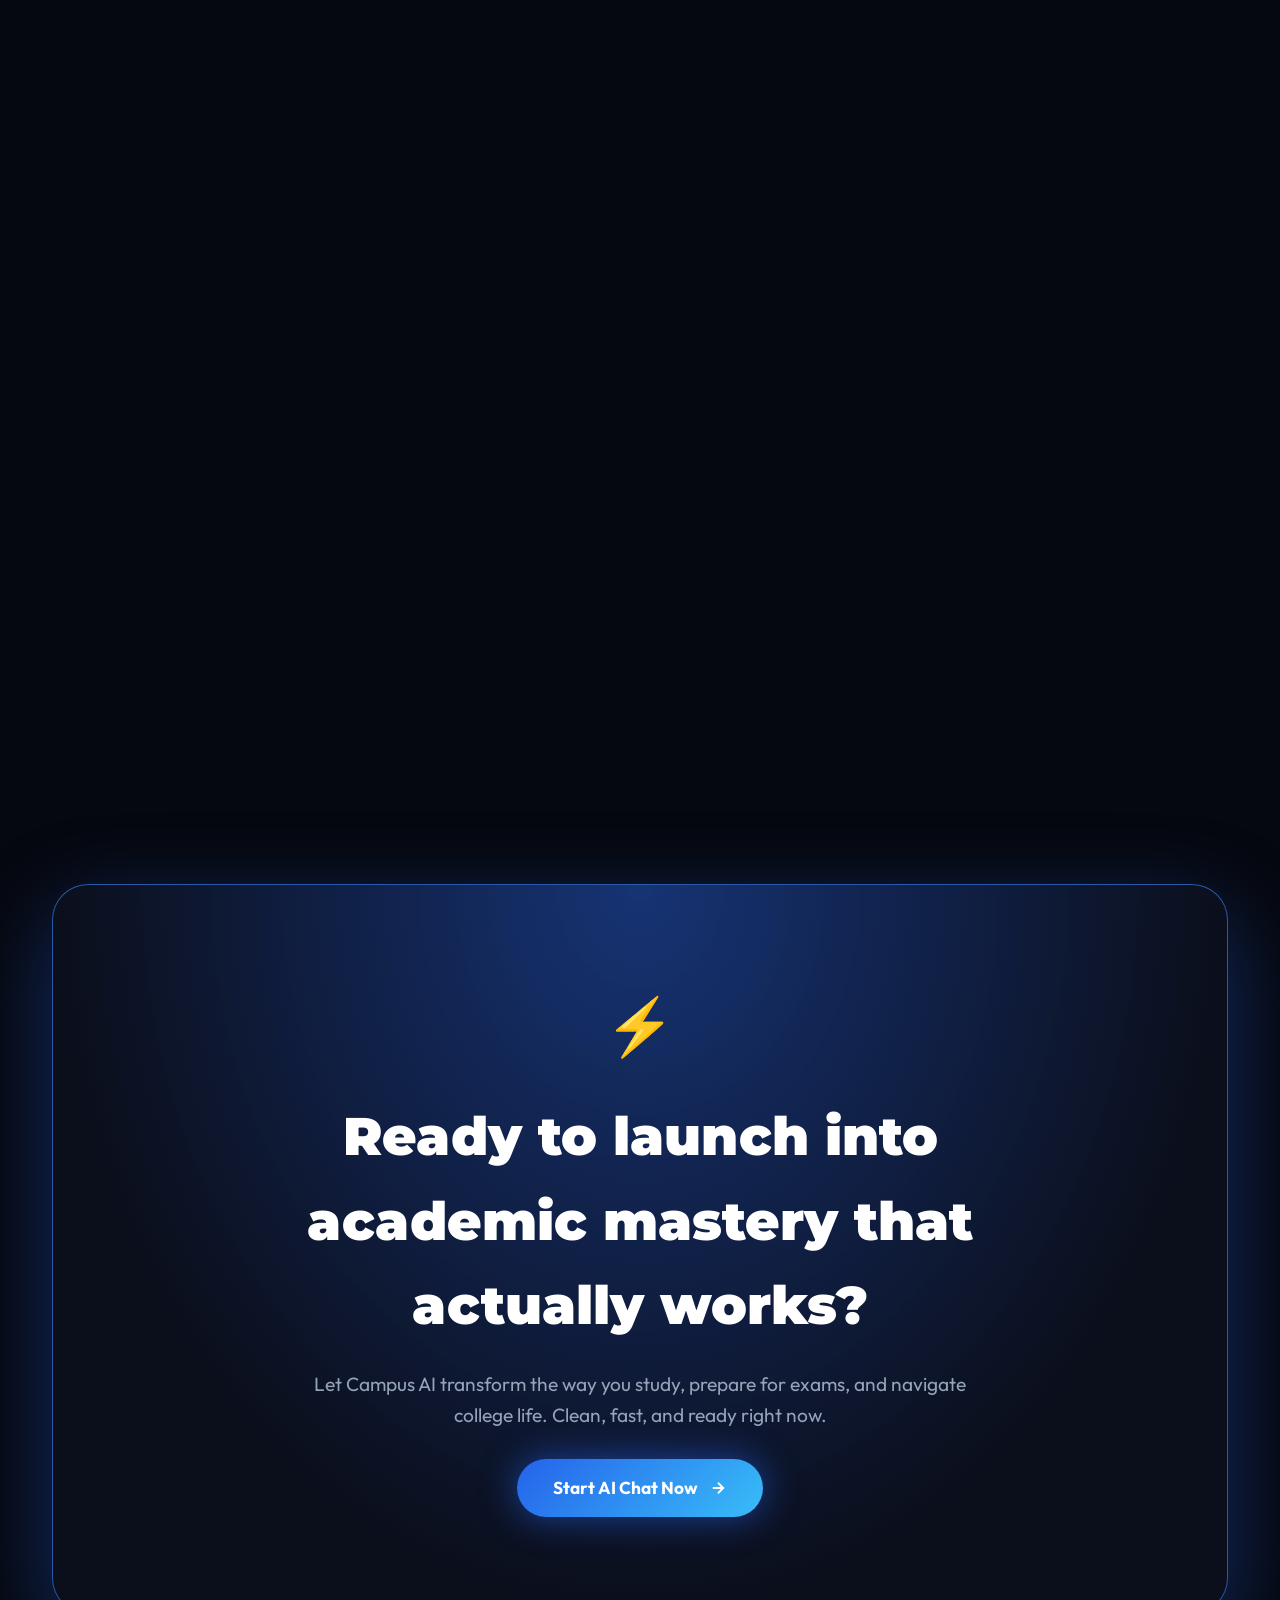
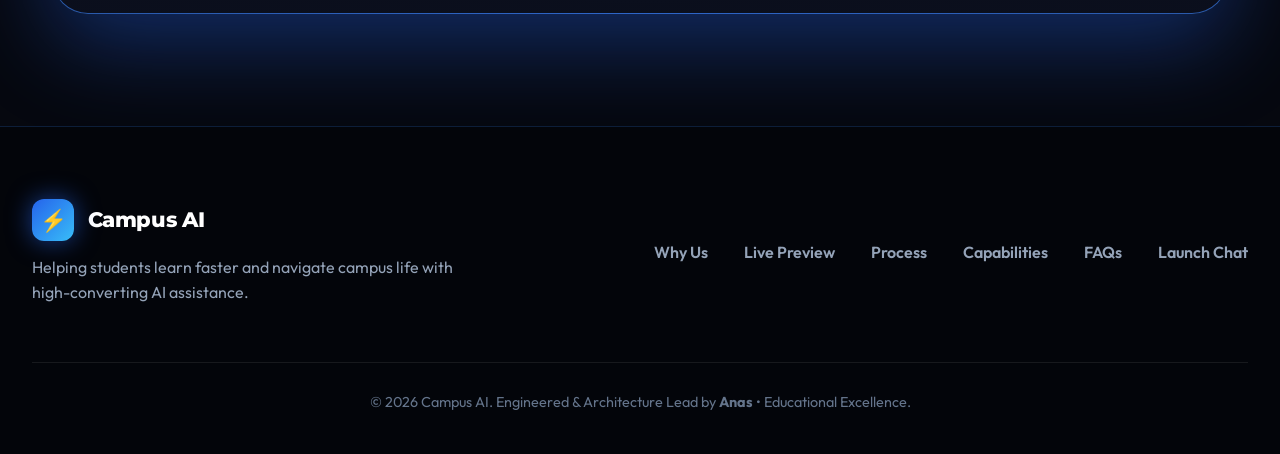
==== commit 44b10a4a: "style: Apply Bold Montserrat and Outfit typography suite across all pages (v14.1/v29.1)" ====
--- a/templates/index.html
+++ b/templates/index.html
@@ -4,12 +4,12 @@
     <meta charset="UTF-8">
     <meta name="viewport" content="width=device-width, initial-scale=1.0">
     <title>Campus AI – Clean & Aesthetic Educational Assistant</title>
-    <!-- Google Fonts: Space Grotesk, Plus Jakarta Sans, and Fira Code -->
+    <!-- Google Fonts: Montserrat, Outfit, and Fira Code -->
     <link rel="preconnect" href="https://fonts.googleapis.com">
     <link rel="preconnect" href="https://fonts.gstatic.com" crossorigin>
-    <link href="https://fonts.googleapis.com/css2?family=Fira+Code:wght@400;500&family=Plus+Jakarta+Sans:ital,wght@0,300;0,400;0,500;0,600;0,700;0,800;1,400&family=Space+Grotesk:wght@500;600;700&display=swap" rel="stylesheet">
-    <!-- Cache-Busted Landing Page CSS v14.0 (Ultra-Stylish Typography Engine by Anas) -->
-    <link rel="stylesheet" href="/static/css/landing.css?v=14.0">
+    <link href="https://fonts.googleapis.com/css2?family=Fira+Code:wght@400;500&family=Montserrat:ital,wght@0,600;0,700;0,800;0,900;1,600&family=Outfit:wght@300;400;500;600;700&display=swap" rel="stylesheet">
+    <!-- Cache-Busted Landing Page CSS v14.1 (Punchy Startup Typography by Anas) -->
+    <link rel="stylesheet" href="/static/css/landing.css?v=14.1">
 </head>
 <body>
     <!-- 1. Interactive 3D Neural Network Canvas Background -->
--- a/static/css/landing.css
+++ b/static/css/landing.css
@@ -19,8 +19,8 @@
     --text-muted: #94A3B8;
     --text-subtle: #64748B;
     
-    --font-heading: 'Space Grotesk', 'Plus Jakarta Sans', sans-serif;
-    --font-body: 'Plus Jakarta Sans', -apple-system, sans-serif;
+    --font-heading: 'Montserrat', sans-serif;
+    --font-body: 'Outfit', sans-serif;
     --font-mono: 'Fira Code', monospace;
 }
 
